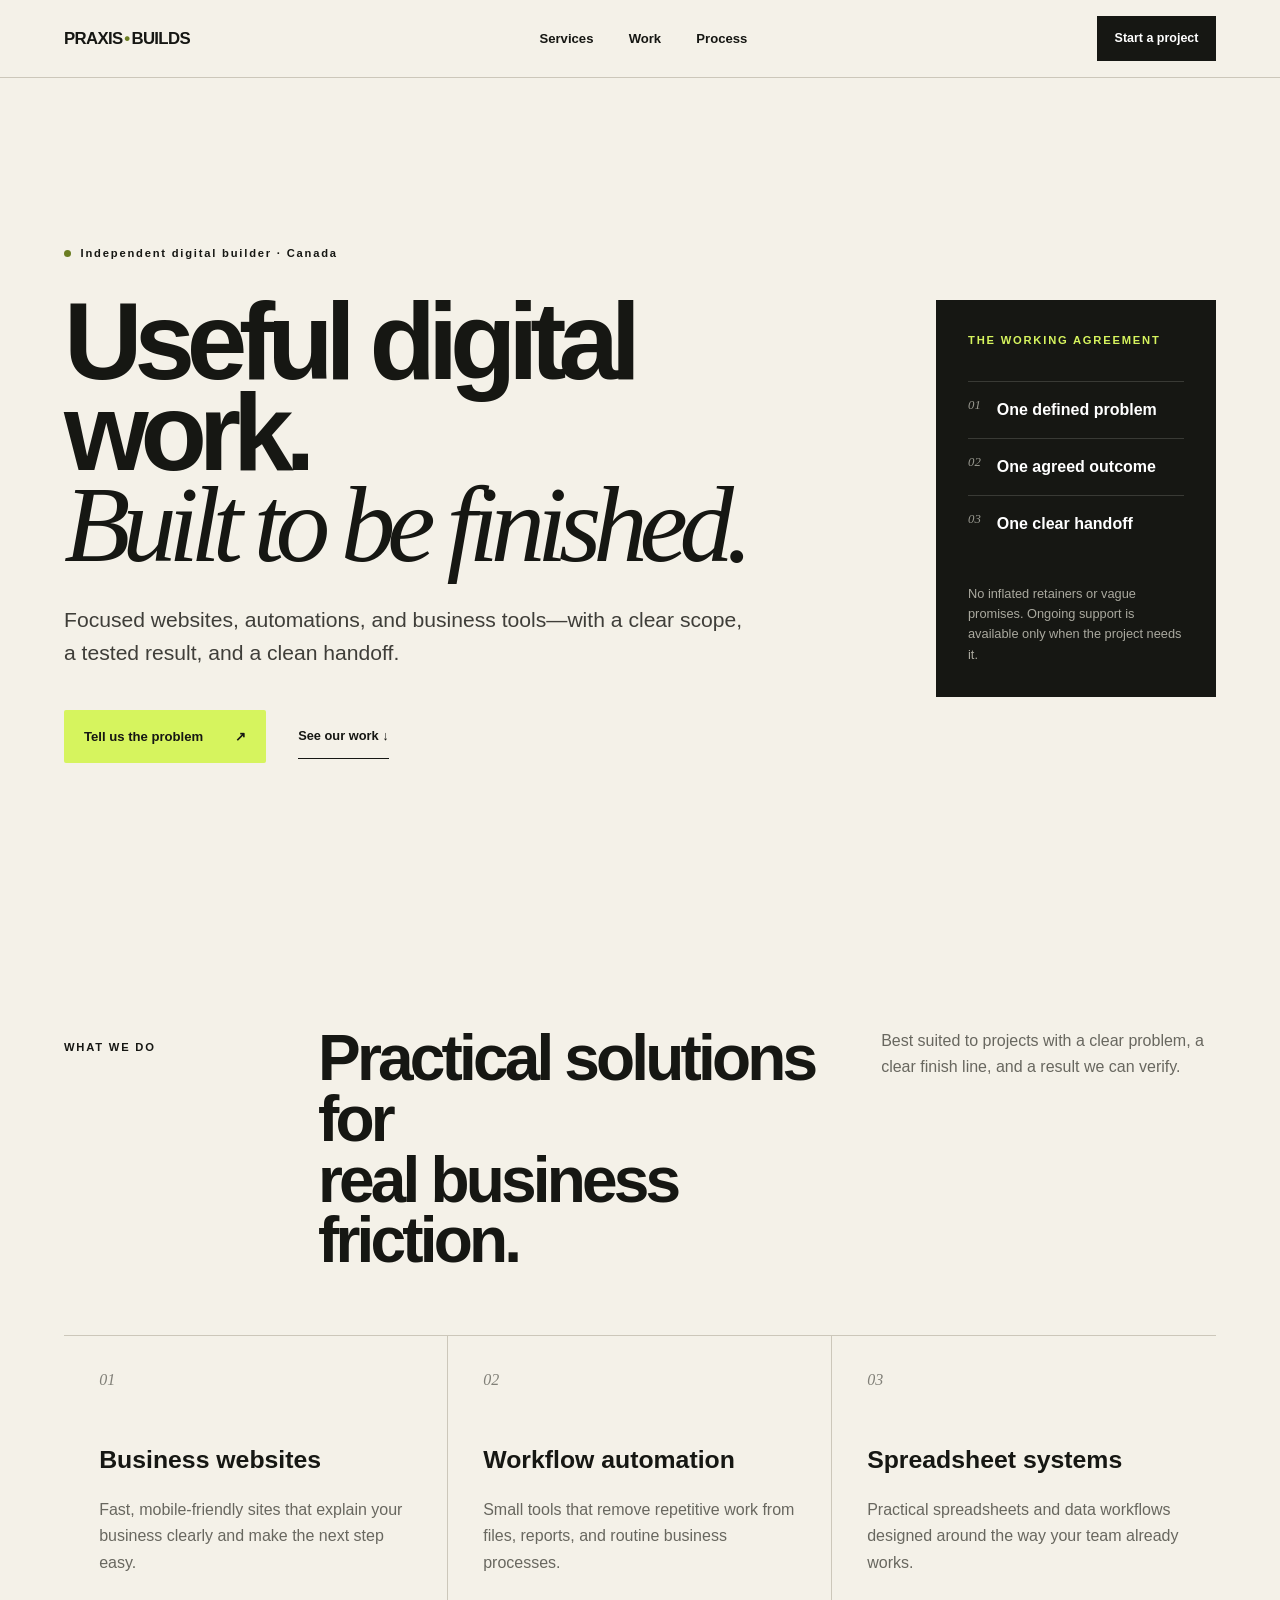
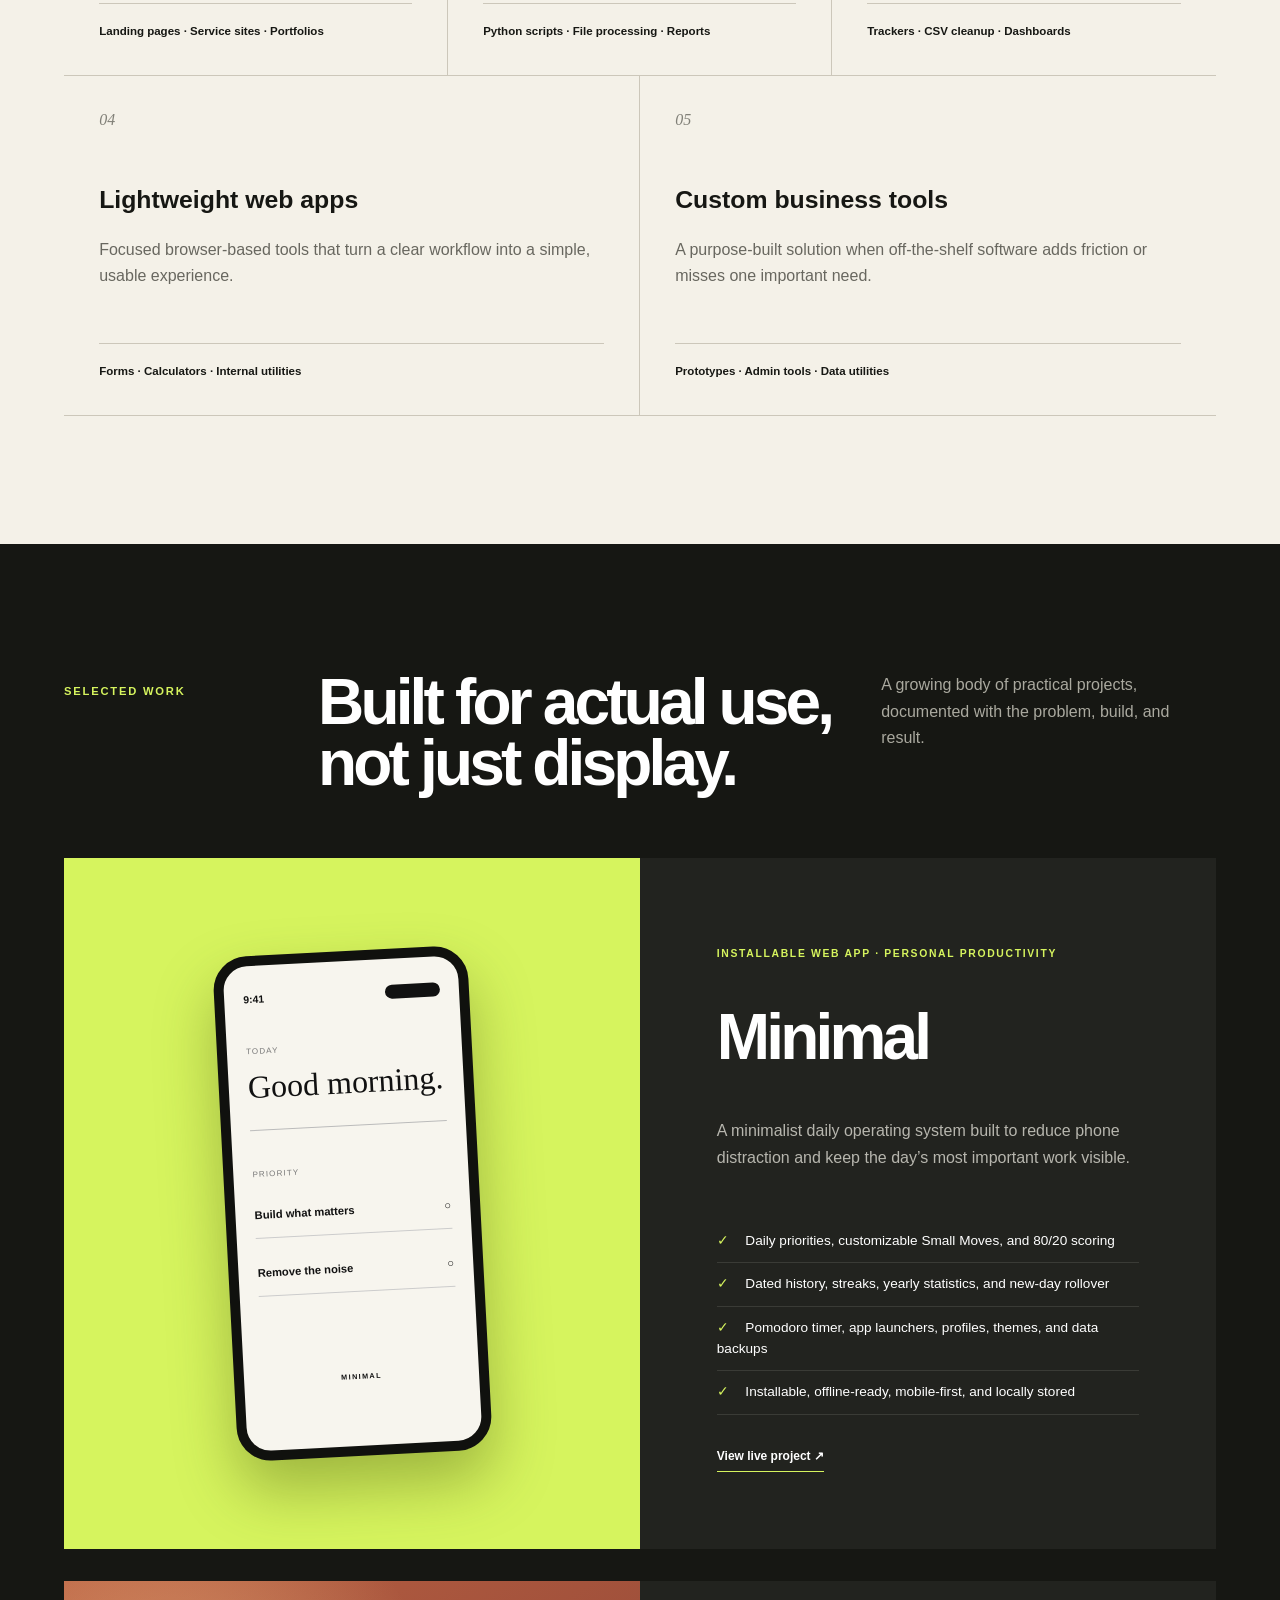
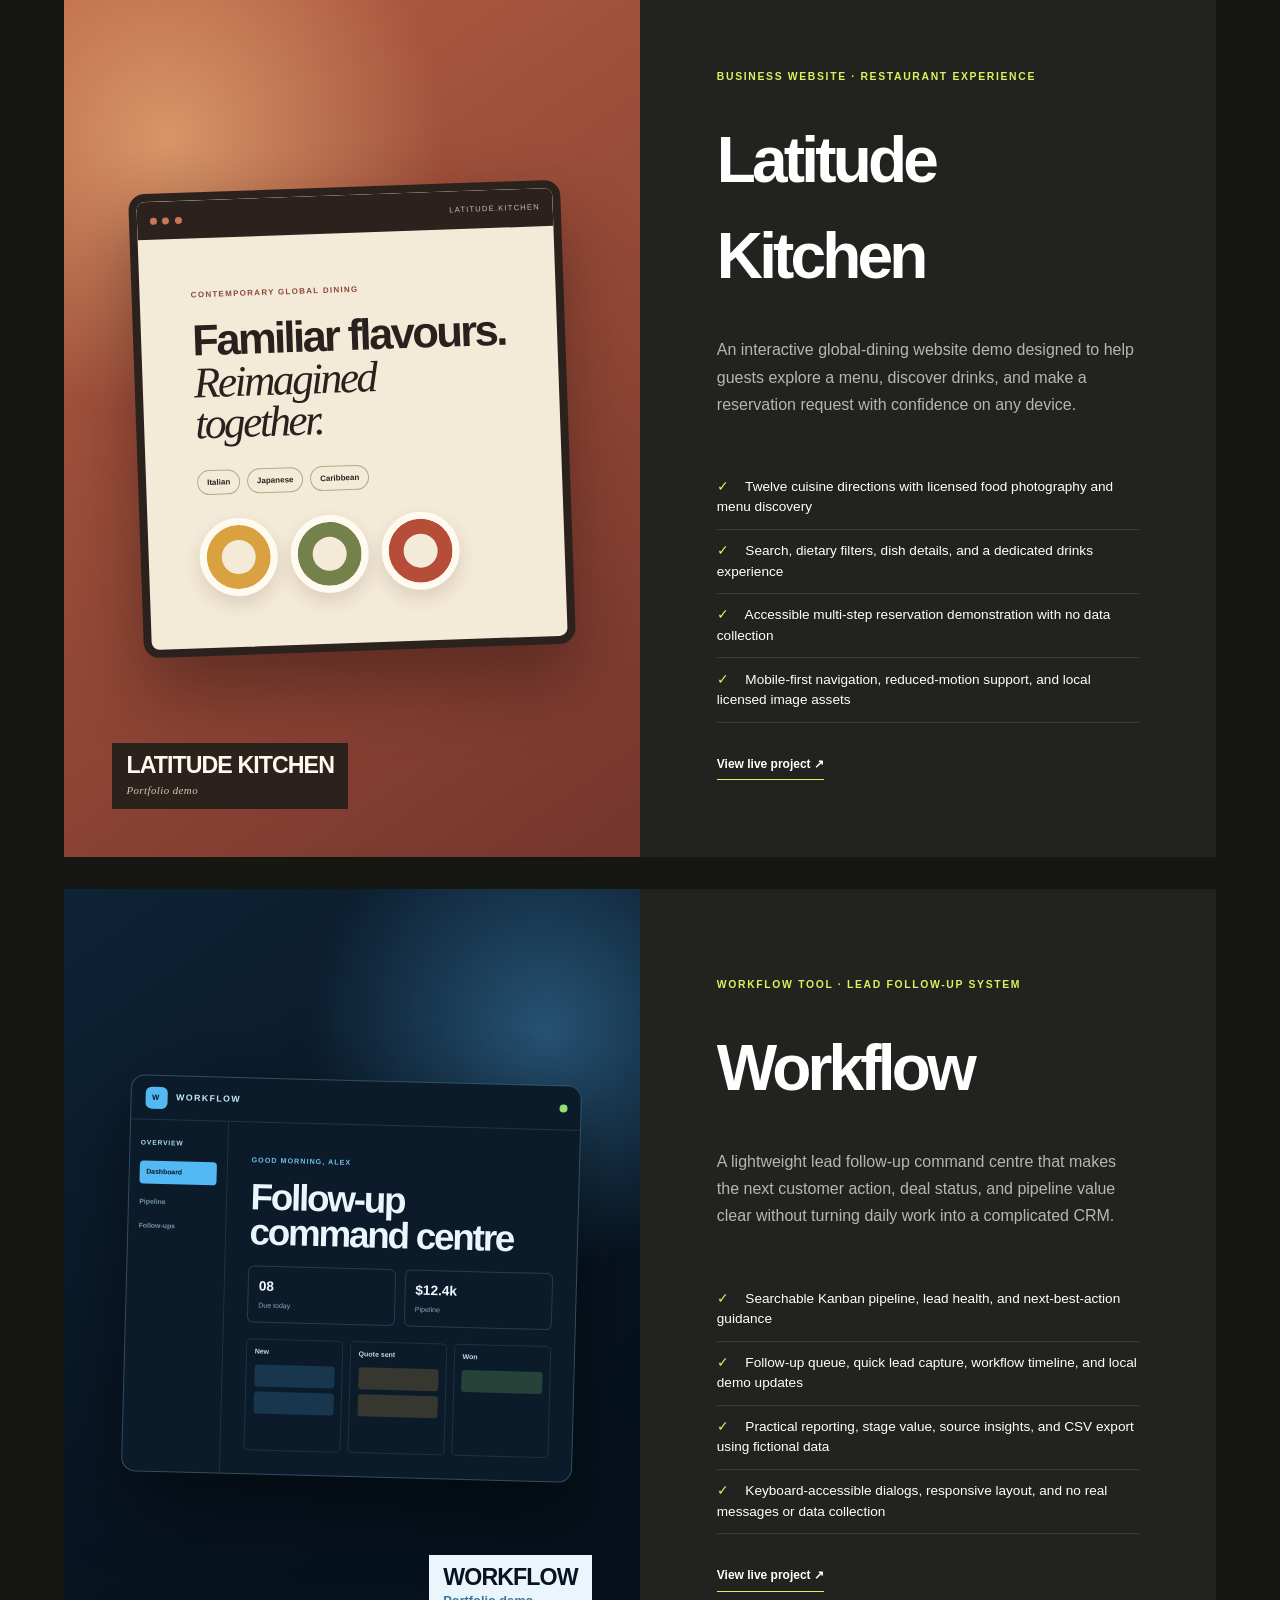
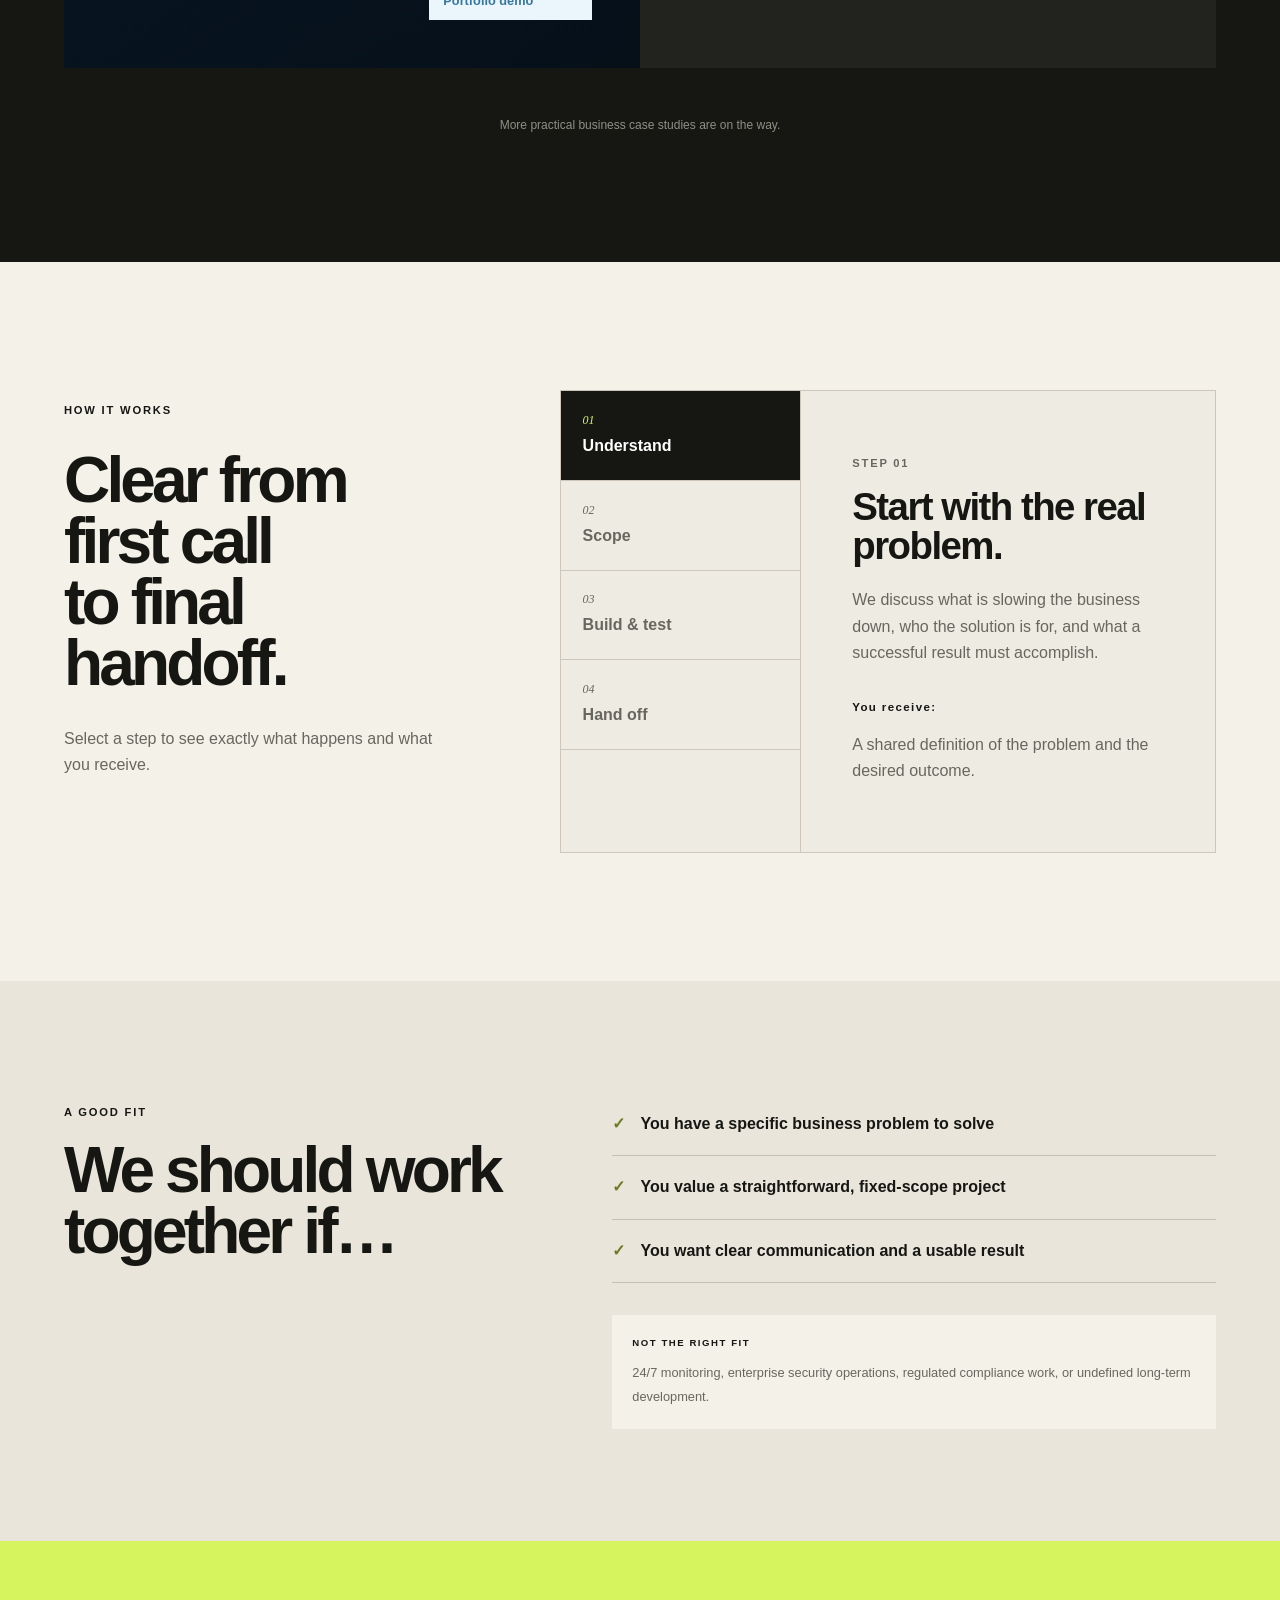
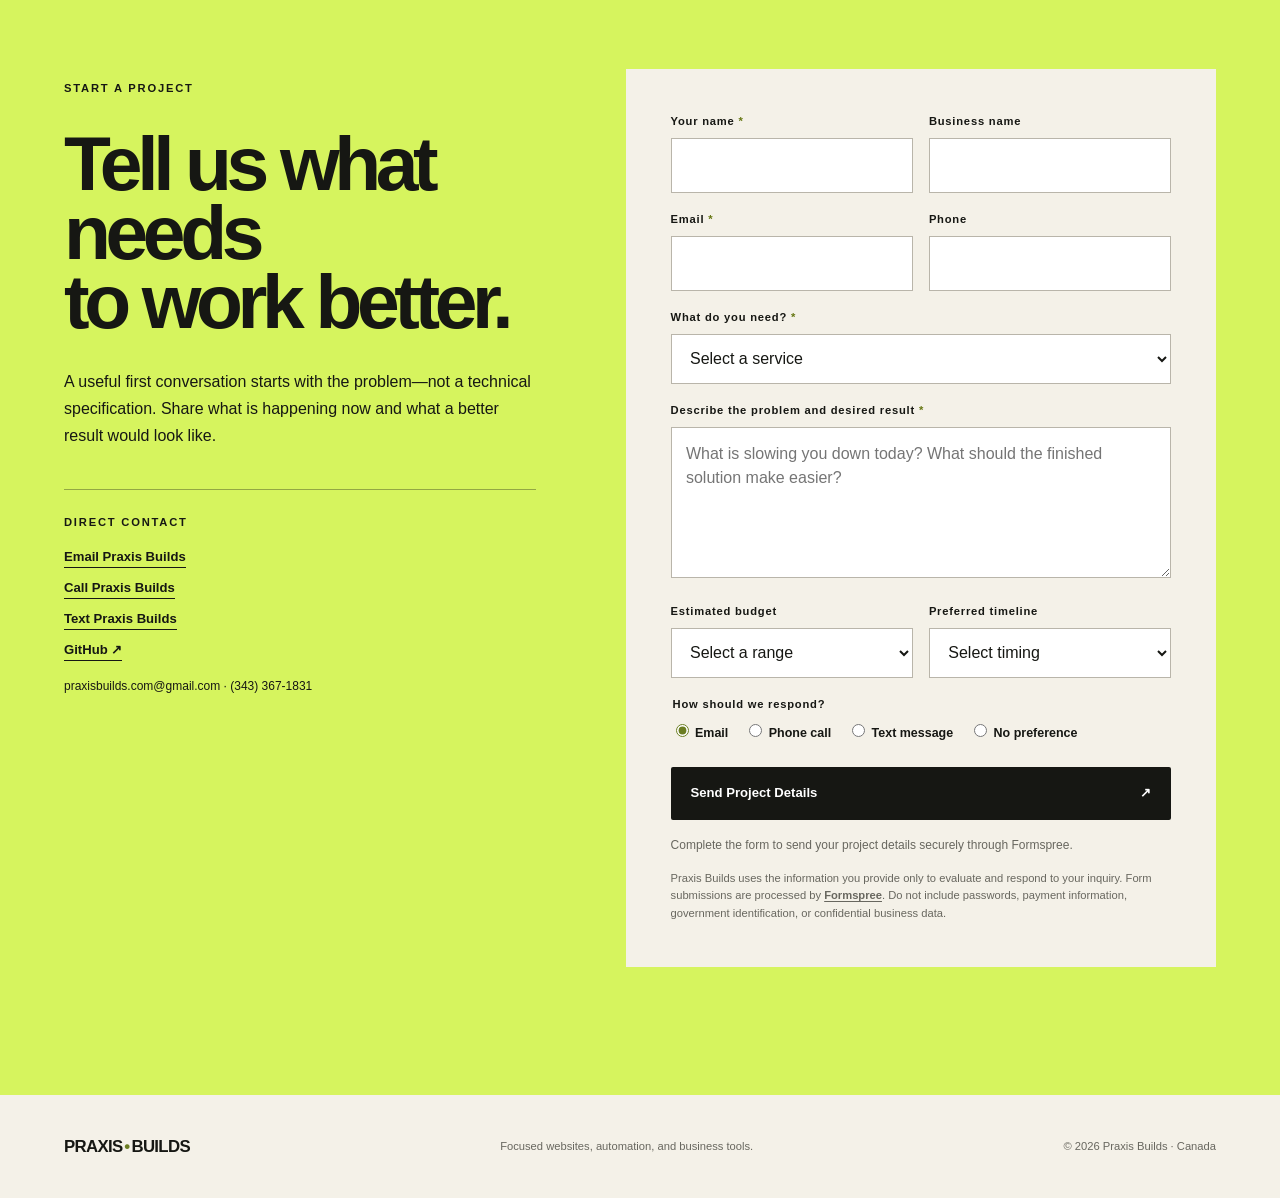
==== index.html @ c091f3f9 "Rename LeadFlow portfolio card to Workflow" ====
<!doctype html>
<html lang="en">
  <head>
    <meta charset="utf-8" />
    <meta name="viewport" content="width=device-width, initial-scale=1" />
    <meta
      name="description"
      content="Praxis Builds creates focused websites, workflow automations, spreadsheet systems, lightweight web apps, and custom business tools for small businesses in Canada."
    />
    <meta name="theme-color" content="#161713" />
    <meta name="referrer" content="strict-origin-when-cross-origin" />
    <title>
      Praxis Builds — Practical digital solutions for small businesses
    </title>
    <script>
      document.documentElement.classList.add("js");
    </script>
    <link rel="stylesheet" href="styles.css?v=workflow-1" />
    <script src="script.js" defer></script>
  </head>
  <body>
    <a class="skip-link" href="#main">Skip to content</a>
    <header class="site-header">
      <a class="brand" href="#top" aria-label="Praxis Builds home"
        >PRAXIS<span>•</span>BUILDS</a
      >
      <button
        class="nav-toggle"
        type="button"
        aria-expanded="false"
        aria-controls="primary-navigation"
      >
        <span class="nav-toggle-label">Menu</span>
        <span class="nav-toggle-icon" aria-hidden="true"></span>
      </button>
      <nav
        class="site-nav"
        id="primary-navigation"
        aria-label="Primary navigation"
      >
        <a href="#services">Services</a>
        <a href="#work">Work</a>
        <a href="#process">Process</a>
        <a class="mobile-nav-cta" href="#contact">Start a project</a>
      </nav>
      <a class="header-cta" href="#contact">Start a project</a>
    </header>

    <main id="main">
      <section class="hero" id="top">
        <div class="hero-copy">
          <p class="eyebrow">
            <span aria-hidden="true"></span> Independent digital builder ·
            Canada
          </p>
          <h1>Useful digital work.<br /><em>Built to be finished.</em></h1>
          <p class="hero-description">
            Focused websites, automations, and business tools—with a clear
            scope, a tested result, and a clean handoff.
          </p>
          <div class="hero-actions">
            <a class="button primary" href="#contact"
              >Tell us the problem <span aria-hidden="true">↗</span></a
            >
            <a class="text-link" href="#work">See our work ↓</a>
          </div>
        </div>
        <aside class="scope-card" aria-labelledby="agreement-title">
          <p class="card-label" id="agreement-title">THE WORKING AGREEMENT</p>
          <div class="scope-line">
            <span>01</span>
            <p>One defined problem</p>
          </div>
          <div class="scope-line">
            <span>02</span>
            <p>One agreed outcome</p>
          </div>
          <div class="scope-line">
            <span>03</span>
            <p>One clear handoff</p>
          </div>
          <p class="scope-note">
            No inflated retainers or vague promises. Ongoing support is
            available only when the project needs it.
          </p>
        </aside>
      </section>

      <section class="section" id="services" aria-labelledby="services-title">
        <div class="section-heading">
          <p class="kicker">WHAT WE DO</p>
          <h2 id="services-title">
            Practical solutions for<br />real business friction.
          </h2>
          <p>
            Best suited to projects with a clear problem, a clear finish line,
            and a result we can verify.
          </p>
        </div>
        <div class="services-grid">
          <article class="service-card service-card-third">
            <span>01</span>
            <h3>Business websites</h3>
            <p>
              Fast, mobile-friendly sites that explain your business clearly and
              make the next step easy.
            </p>
            <div>Landing pages · Service sites · Portfolios</div>
          </article>
          <article
            class="service-card service-card-third service-card-tablet-row-end"
          >
            <span>02</span>
            <h3>Workflow automation</h3>
            <p>
              Small tools that remove repetitive work from files, reports, and
              routine business processes.
            </p>
            <div>Python scripts · File processing · Reports</div>
          </article>
          <article class="service-card service-card-third service-card-row-end">
            <span>03</span>
            <h3>Spreadsheet systems</h3>
            <p>
              Practical spreadsheets and data workflows designed around the way
              your team already works.
            </p>
            <div>Trackers · CSV cleanup · Dashboards</div>
          </article>
          <article
            class="service-card service-card-half service-card-tablet-row-end"
          >
            <span>04</span>
            <h3>Lightweight web apps</h3>
            <p>
              Focused browser-based tools that turn a clear workflow into a
              simple, usable experience.
            </p>
            <div>Forms · Calculators · Internal utilities</div>
          </article>
          <article class="service-card service-card-half service-card-row-end">
            <span>05</span>
            <h3>Custom business tools</h3>
            <p>
              A purpose-built solution when off-the-shelf software adds friction
              or misses one important need.
            </p>
            <div>Prototypes · Admin tools · Data utilities</div>
          </article>
        </div>
      </section>

      <section class="work-section" id="work" aria-labelledby="work-title">
        <div class="section-heading light">
          <p class="kicker">SELECTED WORK</p>
          <h2 id="work-title">Built for actual use,<br />not just display.</h2>
          <p>
            A growing body of practical projects, documented with the problem,
            build, and result.
          </p>
        </div>
        <article class="project-card">
          <div
            class="project-visual"
            aria-label="Minimal app interface preview"
          >
            <div class="phone" aria-hidden="true">
              <div class="phone-top"><span>9:41</span><i></i></div>
              <small>TODAY</small>
              <h3>Good morning.</h3>
              <hr />
              <small>PRIORITY</small>
              <p>Build what matters <span>○</span></p>
              <p>Remove the noise <span>○</span></p>
              <b>MINIMAL</b>
            </div>
          </div>
          <div class="project-copy">
            <p class="project-type">
              INSTALLABLE WEB APP · PERSONAL PRODUCTIVITY
            </p>
            <h3>Minimal</h3>
            <p>
              A minimalist daily operating system built to reduce phone
              distraction and keep the day’s most important work visible.
            </p>
            <ul>
              <li>
                Daily priorities, customizable Small Moves, and 80/20 scoring
              </li>
              <li>
                Dated history, streaks, yearly statistics, and new-day rollover
              </li>
              <li>
                Pomodoro timer, app launchers, profiles, themes, and data
                backups
              </li>
              <li>
                Installable, offline-ready, mobile-first, and locally stored
              </li>
            </ul>
            <div class="project-links">
              <a
                href="https://praxis-builds.github.io/minimalphone.py/"
                target="_blank"
                rel="noopener noreferrer"
                >View live project ↗</a
              >
            </div>
          </div>
        </article>
        <article class="project-card latitude-project-card">
          <div
            class="project-visual latitude-visual"
            aria-label="Latitude Kitchen restaurant website preview"
          >
            <div class="latitude-browser" aria-hidden="true">
              <div class="latitude-browser-bar">
                <i></i><i></i><i></i><span>LATITUDE.KITCHEN</span>
              </div>
              <div class="latitude-browser-body">
                <small>CONTEMPORARY GLOBAL DINING</small>
                <b>Familiar flavours.<br /><em>Reimagined together.</em></b>
                <div class="latitude-cuisines">
                  <span>Italian</span><span>Japanese</span><span>Caribbean</span>
                </div>
                <div class="latitude-plates">
                  <i></i><i></i><i></i>
                </div>
              </div>
            </div>
            <span class="latitude-visual-label">LATITUDE KITCHEN<br /><em>Portfolio demo</em></span>
          </div>
          <div class="project-copy">
            <p class="project-type">
              BUSINESS WEBSITE · RESTAURANT EXPERIENCE
            </p>
            <h3>Latitude Kitchen</h3>
            <p>
              An interactive global-dining website demo designed to help guests
              explore a menu, discover drinks, and make a reservation request
              with confidence on any device.
            </p>
            <ul>
              <li>
                Twelve cuisine directions with licensed food photography and
                menu discovery
              </li>
              <li>
                Search, dietary filters, dish details, and a dedicated drinks
                experience
              </li>
              <li>
                Accessible multi-step reservation demonstration with no data
                collection
              </li>
              <li>
                Mobile-first navigation, reduced-motion support, and local
                licensed image assets
              </li>
            </ul>
            <div class="project-links">
              <a
                href="https://praxis-builds.github.io/latitude-kitchen-demo/"
                target="_blank"
                rel="noopener noreferrer"
                >View live project ↗</a
              >
            </div>
          </div>
        </article>
        <article class="project-card leadflow-project-card">
          <div
            class="project-visual leadflow-visual"
            aria-label="Workflow lead follow-up dashboard preview"
          >
            <div class="leadflow-window" aria-hidden="true">
              <div class="leadflow-topbar">
                <span class="leadflow-mark">W</span>
                <span>WORKFLOW</span>
                <i></i>
              </div>
              <div class="leadflow-dashboard">
                <aside>
                  <b>OVERVIEW</b>
                  <span class="is-active">Dashboard</span>
                  <span>Pipeline</span>
                  <span>Follow-ups</span>
                </aside>
                <div class="leadflow-content">
                  <small>GOOD MORNING, ALEX</small>
                  <strong>Follow-up<br />command centre</strong>
                  <div class="leadflow-metrics">
                    <i><em>08</em>Due today</i>
                    <i><em>$12.4k</em>Pipeline</i>
                  </div>
                  <div class="leadflow-columns">
                    <span><b>New</b><i></i><i></i></span>
                    <span><b>Quote sent</b><i></i><i></i></span>
                    <span><b>Won</b><i></i></span>
                  </div>
                </div>
              </div>
            </div>
            <span class="leadflow-visual-label">WORKFLOW<br /><em>Portfolio demo</em></span>
          </div>
          <div class="project-copy">
            <p class="project-type">
              WORKFLOW TOOL · LEAD FOLLOW-UP SYSTEM
            </p>
            <h3>Workflow</h3>
            <p>
              A lightweight lead follow-up command centre that makes the next
              customer action, deal status, and pipeline value clear without
              turning daily work into a complicated CRM.
            </p>
            <ul>
              <li>
                Searchable Kanban pipeline, lead health, and next-best-action
                guidance
              </li>
              <li>
                Follow-up queue, quick lead capture, workflow timeline, and
                local demo updates
              </li>
              <li>
                Practical reporting, stage value, source insights, and CSV
                export using fictional data
              </li>
              <li>
                Keyboard-accessible dialogs, responsive layout, and no real
                messages or data collection
              </li>
            </ul>
            <div class="project-links">
              <a
                href="https://praxis-builds.github.io/leadflow-demo/"
                target="_blank"
                rel="noopener noreferrer"
                >View live project ↗</a
              >
            </div>
          </div>
        </article>
        <p class="more-work">
          More practical business case studies are on the way.
        </p>
      </section>

      <section
        class="section process-section"
        id="process"
        aria-labelledby="process-title"
      >
        <div class="process-intro">
          <p class="kicker">HOW IT WORKS</p>
          <h2 id="process-title">
            Clear from first call<br />to final handoff.
          </h2>
          <p>Select a step to see exactly what happens and what you receive.</p>
        </div>
        <div class="process" data-process>
          <div class="process-tabs" role="tablist" aria-label="Project process">
            <button
              type="button"
              role="tab"
              aria-selected="true"
              aria-controls="panel-understand"
              id="tab-understand"
              tabindex="0"
            >
              <span>01</span>Understand
            </button>
            <button
              type="button"
              role="tab"
              aria-selected="false"
              aria-controls="panel-scope"
              id="tab-scope"
              tabindex="-1"
            >
              <span>02</span>Scope
            </button>
            <button
              type="button"
              role="tab"
              aria-selected="false"
              aria-controls="panel-build"
              id="tab-build"
              tabindex="-1"
            >
              <span>03</span>Build & test
            </button>
            <button
              type="button"
              role="tab"
              aria-selected="false"
              aria-controls="panel-handoff"
              id="tab-handoff"
              tabindex="-1"
            >
              <span>04</span>Hand off
            </button>
          </div>
          <div
            class="process-panel"
            role="tabpanel"
            id="panel-understand"
            aria-labelledby="tab-understand"
          >
            <p class="panel-label">STEP 01</p>
            <h3>Start with the real problem.</h3>
            <p>
              We discuss what is slowing the business down, who the solution is
              for, and what a successful result must accomplish.
            </p>
            <strong>You receive:</strong>
            <p>A shared definition of the problem and the desired outcome.</p>
          </div>
          <div
            class="process-panel"
            role="tabpanel"
            id="panel-scope"
            aria-labelledby="tab-scope"
          >
            <p class="panel-label">STEP 02</p>
            <h3>Agree on a finish line.</h3>
            <p>
              We turn the outcome into a fixed set of features, milestones,
              responsibilities, timeline, and price before work begins.
            </p>
            <strong>You receive:</strong>
            <p>A written project scope with no surprise deliverables.</p>
          </div>
          <div
            class="process-panel"
            role="tabpanel"
            id="panel-build"
            aria-labelledby="tab-build"
          >
            <p class="panel-label">STEP 03</p>
            <h3>Build, review, and verify.</h3>
            <p>
              You see a working version, give focused feedback, and the finished
              solution is checked against the agreed requirements.
            </p>
            <strong>You receive:</strong>
            <p>
              A tested solution with an approval checkpoint before delivery.
            </p>
          </div>
          <div
            class="process-panel"
            role="tabpanel"
            id="panel-handoff"
            aria-labelledby="tab-handoff"
          >
            <p class="panel-label">STEP 04</p>
            <h3>Leave with something usable.</h3>
            <p>
              We deliver the final project, explain how to use it, and close out
              with the support window agreed in the scope.
            </p>
            <strong>You receive:</strong>
            <p>The completed files, access, and practical handoff notes.</p>
          </div>
        </div>
      </section>

      <section class="fit-section" aria-labelledby="fit-title">
        <div>
          <p class="kicker">A GOOD FIT</p>
          <h2 id="fit-title">We should work together if…</h2>
        </div>
        <div>
          <ul>
            <li><span>✓</span>You have a specific business problem to solve</li>
            <li>
              <span>✓</span>You value a straightforward, fixed-scope project
            </li>
            <li>
              <span>✓</span>You want clear communication and a usable result
            </li>
          </ul>
          <div class="not-fit">
            <p>NOT THE RIGHT FIT</p>
            <span
              >24/7 monitoring, enterprise security operations, regulated
              compliance work, or undefined long-term development.</span
            >
          </div>
        </div>
      </section>

      <section
        class="contact-section"
        id="contact"
        aria-labelledby="contact-title"
      >
        <div class="contact-intro">
          <p class="kicker">START A PROJECT</p>
          <h2 id="contact-title">Tell us what needs<br />to work better.</h2>
          <p class="contact-description">
            A useful first conversation starts with the problem—not a technical
            specification. Share what is happening now and what a better result
            would look like.
          </p>
          <div class="direct-contact" aria-labelledby="direct-contact-title">
            <p class="card-label" id="direct-contact-title">DIRECT CONTACT</p>
            <a href="mailto:praxisbuilds.com@gmail.com">Email Praxis Builds</a>
            <a href="tel:+13433671831">Call Praxis Builds</a>
            <a href="sms:+13433671831">Text Praxis Builds</a>
            <a
              class="github-fallback"
              href="https://github.com/praxis-builds"
              target="_blank"
              rel="noopener noreferrer"
              >GitHub ↗</a
            >
            <p class="contact-details">
              praxisbuilds.com@gmail.com · (343) 367-1831
            </p>
          </div>
        </div>
        <form
          class="inquiry-form"
          id="inquiry-form"
          action="https://formspree.io/f/mjyvykya"
          method="POST"
        >
          <input
            type="hidden"
            name="_subject"
            value="Praxis Builds Project Inquiry"
          />
          <div class="honeypot-field">
            <label for="website">Leave this field blank</label>
            <input
              id="website"
              name="_gotcha"
              type="text"
              tabindex="-1"
              autocomplete="off"
            />
          </div>
          <div class="field-row">
            <div class="field">
              <label for="name">Your name <span>*</span></label
              ><input id="name" name="name" autocomplete="name" required />
            </div>
            <div class="field">
              <label for="business">Business name</label
              ><input
                id="business"
                name="business"
                autocomplete="organization"
              />
            </div>
          </div>
          <div class="field-row">
            <div class="field">
              <label for="email">Email <span>*</span></label
              ><input
                id="email"
                name="email"
                type="email"
                autocomplete="email"
                required
              />
            </div>
            <div class="field">
              <label for="phone">Phone</label
              ><input id="phone" name="phone" type="tel" autocomplete="tel" />
            </div>
          </div>
          <div class="field">
            <label for="project-type">What do you need? <span>*</span></label
            ><select id="project-type" name="project-type" required>
              <option value="">Select a service</option>
              <option>Business website</option>
              <option>Workflow automation</option>
              <option>Spreadsheet system</option>
              <option>Lightweight web app</option>
              <option>Custom business tool</option>
              <option>Not sure yet</option>
            </select>
          </div>
          <div class="field">
            <label for="problem"
              >Describe the problem and desired result <span>*</span></label
            ><textarea
              id="problem"
              name="problem"
              rows="5"
              required
              minlength="20"
              placeholder="What is slowing you down today? What should the finished solution make easier?"
            ></textarea>
          </div>
          <div class="field-row">
            <div class="field">
              <label for="budget">Estimated budget</label
              ><select id="budget" name="budget">
                <option value="">Select a range</option>
                <option>Under $500 CAD</option>
                <option>$500–$1,000 CAD</option>
                <option>$1,000–$2,500 CAD</option>
                <option>$2,500+ CAD</option>
                <option>Not sure yet</option>
              </select>
            </div>
            <div class="field">
              <label for="timeline">Preferred timeline</label
              ><select id="timeline" name="timeline">
                <option value="">Select timing</option>
                <option>As soon as possible</option>
                <option>Within 2–4 weeks</option>
                <option>Within 1–2 months</option>
                <option>Flexible</option>
              </select>
            </div>
          </div>
          <fieldset>
            <legend>How should we respond?</legend>
            <div class="choice-row">
              <label
                ><input
                  type="radio"
                  name="contact-preference"
                  value="Email"
                  checked
                />
                Email</label
              ><label
                ><input
                  type="radio"
                  name="contact-preference"
                  value="Phone call"
                />
                Phone call</label
              ><label
                ><input
                  type="radio"
                  name="contact-preference"
                  value="Text message"
                />
                Text message</label
              ><label
                ><input
                  type="radio"
                  name="contact-preference"
                  value="No preference"
                />
                No preference</label
              >
            </div>
          </fieldset>
          <button class="button submit-button" type="submit">
            <span class="submit-button-label">Send Project Details</span>
            <span aria-hidden="true">↗</span>
          </button>
          <p
            class="form-status"
            id="form-status"
            role="status"
            aria-live="polite"
            aria-atomic="true"
            tabindex="-1"
          >
            Complete the form to send your project details securely through
            Formspree.
          </p>
          <p class="privacy-notice">
            Praxis Builds uses the information you provide only to evaluate and
            respond to your inquiry. Form submissions are processed by
            <a
              href="https://formspree.io/legal/privacy-policy/"
              target="_blank"
              rel="noopener noreferrer"
              >Formspree</a
            >. Do not include passwords, payment information, government
            identification, or confidential business data.
          </p>
        </form>
      </section>
    </main>

    <footer>
      <a class="brand" href="#top">PRAXIS<span>•</span>BUILDS</a>
      <p>Focused websites, automation, and business tools.</p>
      <p>© <span id="copyright-year">2026</span> Praxis Builds · Canada</p>
    </footer>
  </body>
</html>
---- styles.css ----
:root {
  --ink: #161713;
  --ink-2: #22231f;
  --paper: #f4f1e8;
  --paper-2: #e9e5da;
  --accent: #d6f45e;
  --accent-dark: #6b7d22;
  --line: #ccc7ba;
  --muted: #68675f;
  --white: #fff;
  --radius: 2px;
}
* {
  box-sizing: border-box;
}
html {
  scroll-behavior: smooth;
  scroll-padding-top: 78px;
}
body {
  margin: 0;
  background: var(--paper);
  color: var(--ink);
  font-family: Arial, Helvetica, sans-serif;
  line-height: 1.5;
}
a {
  color: inherit;
  text-decoration: none;
}
button,
input,
select,
textarea {
  font: inherit;
}
.skip-link {
  position: fixed;
  left: 1rem;
  top: -5rem;
  z-index: 99;
  background: var(--accent);
  padding: 0.8rem 1rem;
  font-weight: 800;
}
.skip-link:focus {
  top: 1rem;
}
:focus-visible {
  outline: 3px solid #718521;
  outline-offset: 4px;
}
.site-header {
  min-height: 78px;
  padding: 0 5vw;
  display: flex;
  align-items: center;
  justify-content: space-between;
  gap: 2rem;
  border-bottom: 1px solid var(--line);
  position: sticky;
  top: 0;
  z-index: 20;
  background: rgba(244, 241, 232, 0.94);
  backdrop-filter: blur(12px);
}
.brand {
  font-weight: 900;
  letter-spacing: -0.04em;
  font-size: 1.05rem;
  white-space: nowrap;
}
.brand span {
  color: var(--accent-dark);
  margin: 0 0.12rem;
}
.site-nav {
  display: flex;
  gap: 2.2rem;
  font-size: 0.82rem;
  font-weight: 800;
}
.site-nav a:hover,
.text-link:hover,
.github-fallback:hover {
  opacity: 0.55;
}
.nav-toggle,
.mobile-nav-cta {
  display: none;
}
.header-cta {
  background: var(--ink);
  color: var(--white);
  padding: 0.8rem 1.1rem;
  font-size: 0.78rem;
  font-weight: 800;
}
.hero {
  min-height: calc(100vh - 78px);
  padding: clamp(5rem, 9vw, 9rem) 5vw 6rem;
  display: grid;
  grid-template-columns: minmax(0, 1.65fr) minmax(280px, 0.6fr);
  gap: 8vw;
  align-items: center;
}
.eyebrow,
.kicker,
.card-label,
.panel-label {
  font-size: 0.7rem;
  font-weight: 900;
  letter-spacing: 0.16em;
}
.eyebrow {
  display: flex;
  align-items: center;
  gap: 0.6rem;
}
.eyebrow span {
  width: 7px;
  height: 7px;
  background: var(--accent-dark);
  border-radius: 50%;
}
h1 {
  font-size: clamp(3.5rem, 8.5vw, 8.3rem);
  line-height: 0.84;
  letter-spacing: -0.075em;
  margin: 2.1rem 0;
  font-weight: 800;
}
h1 em {
  font-family: Georgia, serif;
  font-weight: 400;
}
.hero-description {
  max-width: 680px;
  font-size: clamp(1.05rem, 1.65vw, 1.45rem);
  line-height: 1.55;
  color: #3f3e39;
}
.hero-actions {
  display: flex;
  gap: 2rem;
  align-items: center;
  margin-top: 2.5rem;
}
.button {
  border: 0;
  border-radius: var(--radius);
  padding: 1.05rem 1.25rem;
  font-size: 0.82rem;
  font-weight: 900;
  display: inline-flex;
  gap: 2rem;
  align-items: center;
  justify-content: space-between;
  cursor: pointer;
}
.primary {
  background: var(--accent);
}
.primary:hover,
.submit-button:hover {
  filter: brightness(0.94);
}
.text-link {
  font-size: 0.8rem;
  font-weight: 800;
  border-bottom: 1px solid;
  padding: 0.75rem 0;
}
.scope-card {
  background: var(--ink);
  color: var(--white);
  padding: 2rem;
}
.card-label {
  color: var(--accent);
  margin: 0 0 2rem;
}
.scope-line {
  display: flex;
  gap: 1rem;
  border-top: 1px solid #393a35;
  padding: 1rem 0;
}
.scope-line span {
  font: italic 0.8rem Georgia;
  color: #98988f;
}
.scope-line p {
  margin: 0;
  font-size: 1rem;
  font-weight: 700;
}
.scope-note {
  color: #aaa99f;
  font-size: 0.8rem;
  line-height: 1.6;
  margin: 2rem 0 0;
}
.section {
  padding: 8rem 5vw;
}
.section-heading {
  display: grid;
  grid-template-columns: 0.4fr 1fr 0.65fr;
  gap: 3rem;
  align-items: start;
  margin-bottom: 4rem;
}
.section-heading h2,
.fit-section h2,
.process-intro h2 {
  font-size: clamp(2.6rem, 5vw, 5rem);
  line-height: 0.95;
  letter-spacing: -0.06em;
  margin: 0;
}
.section-heading > p:last-child,
.process-intro > p:last-child {
  color: var(--muted);
  line-height: 1.65;
  max-width: 420px;
  margin: 0;
}
.services-grid {
  display: grid;
  grid-template-columns: repeat(6, 1fr);
  border-top: 1px solid var(--line);
}
.service-card {
  padding: 2.2rem;
  min-height: 340px;
  border-right: 1px solid var(--line);
  border-bottom: 1px solid var(--line);
  display: flex;
  flex-direction: column;
}
.service-card-third {
  grid-column: span 2;
}
.service-card-half {
  grid-column: span 3;
}
.service-card-row-end {
  border-right: 0;
}
.service-card > span {
  font: italic 1rem Georgia;
  color: #818078;
}
.service-card h3 {
  font-size: 1.55rem;
  margin: 3.2rem 0 1.2rem;
}
.service-card > p {
  color: var(--muted);
  line-height: 1.65;
  margin: 0;
}
.service-card > div {
  margin-top: auto;
  padding-top: 1.2rem;
  border-top: 1px solid var(--line);
  font-size: 0.72rem;
  font-weight: 800;
}
.work-section {
  background: var(--ink);
  color: var(--white);
  padding: 8rem 5vw;
}
.light .kicker,
.panel-label {
  color: var(--accent);
}
.light > p:last-child {
  color: #aaa99f;
}
.project-card {
  display: grid;
  grid-template-columns: 1fr 1fr;
  background: var(--ink-2);
  margin-top: 3rem;
}
.project-visual {
  min-height: 580px;
  background: var(--accent);
  display: grid;
  place-items: center;
  overflow: hidden;
}
.phone {
  width: 255px;
  height: 505px;
  background: #f7f5ee;
  border: 10px solid #10110e;
  border-radius: 34px;
  color: #111;
  padding: 1.6rem 1.2rem;
  box-shadow: 0 30px 60px rgba(75, 91, 17, 0.4);
  transform: rotate(-3deg);
}
.phone-top {
  display: flex;
  justify-content: space-between;
  font-size: 0.65rem;
  font-weight: bold;
}
.phone-top i {
  display: block;
  width: 55px;
  height: 14px;
  background: #111;
  border-radius: 10px;
}
.phone small {
  display: block;
  font-size: 0.5rem;
  letter-spacing: 0.14em;
  margin: 2.4rem 0 0.7rem;
  color: #777;
}
.phone h3 {
  font: 2rem Georgia;
  margin: 0;
}
.phone hr {
  border: 0;
  border-top: 1px solid #bbb;
  margin: 1.5rem 0;
}
.phone p {
  font-size: 0.7rem;
  font-weight: bold;
  padding: 0.9rem 0;
  border-bottom: 1px solid #ccc;
  display: flex;
  justify-content: space-between;
}
.phone b {
  display: block;
  font-size: 0.45rem;
  letter-spacing: 0.2em;
  text-align: center;
  margin-top: 5rem;
}
.project-copy {
  padding: clamp(2.5rem, 6vw, 6rem);
  display: flex;
  flex-direction: column;
  justify-content: center;
}
.project-type {
  color: var(--accent) !important;
  font-size: 0.65rem;
  letter-spacing: 0.16em;
  font-weight: 900;
}
.project-copy h3 {
  font-size: clamp(2.8rem, 5vw, 5rem);
  letter-spacing: -0.06em;
  margin: 1rem 0;
}
.project-copy > p {
  color: #b7b6ae;
  line-height: 1.7;
}
.project-copy ul {
  list-style: none;
  padding: 0;
  margin: 2rem 0;
}
.project-copy li {
  padding: 0.7rem 0;
  border-bottom: 1px solid #3a3b36;
  font-size: 0.85rem;
}
.project-copy li:before {
  content: "✓";
  color: var(--accent);
  margin-right: 0.8rem;
}
.project-links {
  display: flex;
  gap: 1.5rem;
  flex-wrap: wrap;
}
.project-links a {
  font-size: 0.75rem;
  font-weight: 900;
  border-bottom: 1px solid var(--accent);
  padding-bottom: 0.4rem;
}
.more-work {
  text-align: center;
  color: #8f8f86;
  font-size: 0.75rem;
  margin: 3rem 0 0;
}
.process-section {
  display: grid;
  grid-template-columns: 0.75fr 1.25fr;
  gap: 8vw;
}
.process-intro .kicker {
  margin-bottom: 2rem;
}
.process-intro > p:last-child {
  margin-top: 2rem;
}
.process {
  display: grid;
  grid-template-columns: minmax(170px, 0.58fr) 1fr;
  border: 1px solid var(--line);
  min-height: 430px;
  background: #eeebe2;
}
.process-tabs {
  display: flex;
  flex-direction: column;
  border-right: 1px solid var(--line);
}
.process-tabs button {
  appearance: none;
  border: 0;
  border-bottom: 1px solid var(--line);
  background: transparent;
  text-align: left;
  padding: 1.35rem;
  font-weight: 800;
  cursor: pointer;
  color: var(--muted);
}
.process-tabs button span {
  display: block;
  font: italic 0.75rem Georgia;
  margin-bottom: 0.4rem;
}
.process-tabs button[aria-selected="true"] {
  background: var(--ink);
  color: var(--white);
}
.process-tabs button[aria-selected="true"] span {
  color: var(--accent);
}
.process-panel {
  padding: clamp(2rem, 4vw, 4rem);
  align-self: center;
}
.process-panel h3 {
  font-size: clamp(1.8rem, 3vw, 3rem);
  line-height: 1;
  letter-spacing: -0.04em;
  margin: 1rem 0 1.4rem;
}
.process-panel p {
  color: var(--muted);
  line-height: 1.65;
}
.process-panel strong {
  display: block;
  margin-top: 2rem;
  font-size: 0.72rem;
  letter-spacing: 0.12em;
}
.fit-section {
  padding: 7rem 5vw;
  background: var(--paper-2);
  display: grid;
  grid-template-columns: 0.8fr 1fr;
  gap: 4rem;
}
.fit-section h2 {
  margin-top: 1.2rem;
}
.fit-section ul {
  list-style: none;
  padding: 0;
  margin: 0;
}
.fit-section li {
  padding: 1.2rem 0;
  border-bottom: 1px solid #c2bfb5;
  font-weight: 700;
}
.fit-section li span {
  margin-right: 1rem;
  color: var(--accent-dark);
}
.not-fit {
  background: var(--paper);
  padding: 1.3rem;
  margin-top: 2rem;
}
.not-fit p {
  font-size: 0.6rem;
  letter-spacing: 0.16em;
  font-weight: 900;
  margin: 0 0 0.6rem;
}
.not-fit span {
  font-size: 0.8rem;
  color: var(--muted);
  line-height: 1.5;
}
.contact-section {
  padding: 8rem 5vw;
  background: var(--accent);
  display: grid;
  grid-template-columns: 0.8fr 1fr;
  gap: 7vw;
}
.contact-intro h2 {
  font-size: clamp(3rem, 6vw, 6rem);
  line-height: 0.9;
  letter-spacing: -0.07em;
  margin: 2rem 0;
}
.contact-description {
  font-size: 1rem;
  line-height: 1.7;
  max-width: 560px;
}
.direct-contact {
  margin-top: 2.5rem;
  padding-top: 1.5rem;
  border-top: 1px solid rgba(22, 23, 19, 0.35);
  display: flex;
  flex-direction: column;
  align-items: flex-start;
  gap: 0.65rem;
}
.direct-contact .card-label {
  color: var(--ink);
  margin: 0 0 0.35rem;
}
.direct-contact a {
  font-size: 0.82rem;
  font-weight: 900;
  border-bottom: 1px solid;
}
.direct-contact .contact-details {
  margin: 0.35rem 0 0;
  font-size: 0.75rem;
}
.inquiry-form {
  background: var(--paper);
  padding: clamp(1.5rem, 3.5vw, 3.5rem);
  align-self: start;
}
.field-row {
  display: grid;
  grid-template-columns: 1fr 1fr;
  gap: 1rem;
}
.field {
  margin-bottom: 1.15rem;
}
.field label,
fieldset legend {
  display: block;
  font-size: 0.7rem;
  font-weight: 900;
  letter-spacing: 0.07em;
  margin-bottom: 0.5rem;
}
.field label span {
  color: #667713;
}
.field input,
.field select,
.field textarea {
  width: 100%;
  background: var(--white);
  border: 1px solid #b9b5aa;
  border-radius: 0;
  padding: 0.9rem;
  color: var(--ink);
}
.field textarea {
  resize: vertical;
}
.field [aria-invalid="true"] {
  border: 2px solid #a33627;
}
.field-error {
  color: #8a2d21;
  font-size: 0.72rem;
  margin: 0.35rem 0 0;
}
.inquiry-form fieldset {
  border: 0;
  padding: 0;
  margin: 0 0 1.5rem;
}
.choice-row {
  display: flex;
  gap: 1rem;
  flex-wrap: wrap;
}
.choice-row label {
  font-size: 0.78rem;
  font-weight: 700;
}
.choice-row input {
  accent-color: var(--accent-dark);
}
.submit-button {
  width: 100%;
  background: var(--ink);
  color: var(--white);
}
.form-status {
  font-size: 0.75rem;
  color: var(--muted);
  line-height: 1.5;
  margin: 1rem 0;
}
.form-status.is-ready {
  background: #e3e9c9;
  color: #34400a;
  padding: 0.8rem;
}
.form-status.is-error {
  background: #f2ddd8;
  color: #702419;
  padding: 0.8rem;
}
.form-status.is-sending {
  background: var(--paper-2);
  color: var(--ink);
  padding: 0.8rem;
}
.submit-button:disabled {
  cursor: wait;
  opacity: 0.72;
}
.privacy-notice {
  color: var(--muted);
  font-size: 0.7rem;
  line-height: 1.55;
  margin: 1rem 0 0;
}
.privacy-notice a {
  font-weight: 800;
  text-decoration: underline;
  text-underline-offset: 0.15em;
}
.honeypot-field {
  position: absolute;
  width: 1px;
  height: 1px;
  padding: 0;
  margin: -1px;
  overflow: hidden;
  clip: rect(0, 0, 0, 0);
  white-space: nowrap;
  border: 0;
}
.github-fallback {
  font-size: 0.75rem;
  font-weight: 900;
  border-bottom: 1px solid;
  display: inline-block;
}
.project-card + .project-card {
  margin-top: 2rem;
}
.latitude-visual {
  position: relative;
  display: grid;
  place-items: center;
  padding: clamp(1.5rem, 4vw, 3rem);
  background:
    radial-gradient(circle at 18% 18%, rgba(250, 200, 139, 0.55), transparent 32%),
    linear-gradient(145deg, #b85f42 0%, #73352d 100%);
}
.latitude-browser {
  width: min(90%, 520px);
  min-height: 390px;
  overflow: hidden;
  border: 8px solid #2b211d;
  border-radius: 16px;
  background: #f4ead8;
  box-shadow: 0 34px 70px rgba(35, 15, 12, 0.42);
  transform: rotate(-2deg);
}
.latitude-browser-bar {
  min-height: 38px;
  padding: 0 0.8rem;
  display: flex;
  align-items: center;
  gap: 0.35rem;
  background: #2b211d;
}
.latitude-browser-bar i {
  width: 7px;
  height: 7px;
  border-radius: 50%;
  background: #ca7757;
}
.latitude-browser-bar span {
  margin-left: auto;
  color: #cbbda9;
  font-size: 0.48rem;
  letter-spacing: 0.15em;
}
.latitude-browser-body {
  min-height: 352px;
  padding: clamp(2rem, 4vw, 3.2rem);
  color: #28211d;
}
.latitude-browser-body small {
  display: block;
  color: #8a4938;
  font-size: 0.5rem;
  font-weight: 900;
  letter-spacing: 0.16em;
}
.latitude-browser-body > b {
  display: block;
  margin: 1.2rem 0 1.6rem;
  font-size: clamp(1.7rem, 3.4vw, 3rem);
  line-height: 0.95;
  letter-spacing: -0.06em;
}
.latitude-browser-body > b em {
  font-family: Georgia, serif;
  font-weight: 400;
}
.latitude-cuisines {
  display: flex;
  gap: 0.45rem;
  flex-wrap: wrap;
}
.latitude-cuisines span {
  padding: 0.35rem 0.55rem;
  border: 1px solid #b7a793;
  border-radius: 999px;
  font-size: 0.5rem;
  font-weight: 800;
}
.latitude-plates {
  display: flex;
  gap: 0.8rem;
  margin-top: 1.5rem;
}
.latitude-plates i {
  width: 78px;
  aspect-ratio: 1;
  border: 7px solid #fffaf0;
  border-radius: 50%;
  box-shadow: inset 0 0 0 15px #d9a13f, 0 8px 18px rgba(70, 45, 30, 0.14);
}
.latitude-plates i:nth-child(2) {
  box-shadow: inset 0 0 0 15px #75814a, 0 8px 18px rgba(70, 45, 30, 0.14);
}
.latitude-plates i:nth-child(3) {
  box-shadow: inset 0 0 0 15px #b64d38, 0 8px 18px rgba(70, 45, 30, 0.14);
}
.latitude-visual-label {
  position: absolute;
  left: clamp(1.5rem, 4vw, 3rem);
  bottom: clamp(1.5rem, 4vw, 3rem);
  z-index: 2;
  padding: 0.75rem 0.9rem;
  background: #2b211d;
  color: #fff8ec;
  font-size: clamp(1rem, 2vw, 1.45rem);
  font-weight: 800;
  letter-spacing: -0.04em;
  line-height: 0.9;
}
.latitude-visual-label em {
  display: inline-block;
  margin-top: 0.5rem;
  color: #d7c6ae;
  font: italic 0.68rem Georgia, serif;
  letter-spacing: 0.04em;
}
@media (max-width: 600px) {
  .latitude-browser {
    min-height: 330px;
  }
  .latitude-browser-body {
    min-height: 292px;
    padding: 2rem 1.5rem;
  }
  .latitude-plates i {
    width: 58px;
    border-width: 5px;
  }
}

footer {
  padding: 2rem 5vw;
  display: flex;
  align-items: center;
  justify-content: space-between;
  gap: 2rem;
  font-size: 0.7rem;
}
footer p {
  color: var(--muted);
}

@media (max-width: 960px) {
  .services-grid {
    grid-template-columns: 1fr 1fr;
  }
  .service-card-third,
  .service-card-half {
    grid-column: auto;
  }
  .service-card-row-end {
    border-right: 1px solid var(--line);
  }
  .service-card-tablet-row-end {
    border-right: 0;
  }
  .process-section,
  .contact-section {
    grid-template-columns: 1fr;
  }
  .process-intro {
    max-width: 680px;
  }
}

@media (max-width: 850px) {
  .js .nav-toggle {
    display: inline-flex;
    align-items: center;
    gap: 0.65rem;
    appearance: none;
    border: 0;
    background: transparent;
    color: var(--ink);
    padding: 0.8rem;
    font-size: 0.78rem;
    font-weight: 900;
    cursor: pointer;
  }
  .nav-toggle-icon,
  .nav-toggle-icon::before,
  .nav-toggle-icon::after {
    display: block;
    width: 18px;
    height: 2px;
    background: currentColor;
    content: "";
    transition: transform 0.2s ease;
  }
  .nav-toggle-icon {
    position: relative;
  }
  .nav-toggle-icon::before {
    position: absolute;
    top: -6px;
  }
  .nav-toggle-icon::after {
    position: absolute;
    top: 6px;
  }
  .nav-toggle[aria-expanded="true"] .nav-toggle-icon {
    background: transparent;
  }
  .nav-toggle[aria-expanded="true"] .nav-toggle-icon::before {
    top: 0;
    transform: rotate(45deg);
  }
  .nav-toggle[aria-expanded="true"] .nav-toggle-icon::after {
    top: 0;
    transform: rotate(-45deg);
  }
  .js .site-nav {
    display: none;
    position: absolute;
    top: 100%;
    left: 0;
    width: 100%;
    background: var(--paper);
    border-bottom: 1px solid var(--line);
    padding: 1rem 5vw 1.5rem;
    flex-direction: column;
    gap: 0;
  }
  .js .site-nav.is-open {
    display: flex;
  }
  .js .site-nav a {
    padding: 1rem 0;
    border-bottom: 1px solid var(--line);
  }
  .js .site-nav .mobile-nav-cta {
    display: block;
    border-bottom: 0;
  }
  .js .header-cta {
    display: none;
  }
  html:not(.js) .site-header {
    flex-wrap: wrap;
    padding-bottom: 1rem;
  }
  html:not(.js) .site-nav {
    width: 100%;
    justify-content: space-between;
  }
  .hero {
    grid-template-columns: 1fr;
    padding-top: 6rem;
  }
  .scope-card {
    max-width: 520px;
  }
  .section-heading {
    grid-template-columns: 1fr;
  }
  .project-card {
    grid-template-columns: 1fr;
  }
  .project-visual {
    min-height: 500px;
  }
  .fit-section {
    grid-template-columns: 1fr;
  }
}

@media (max-width: 600px) {
  html {
    scroll-padding-top: 66px;
  }
  .site-header {
    min-height: 66px;
    padding: 0 1.2rem;
  }
  .header-cta {
    padding: 0.7rem;
    font-size: 0.68rem;
  }
  .hero {
    min-height: auto;
    padding: 5rem 1.2rem;
  }
  .hero-actions {
    align-items: flex-start;
    flex-direction: column;
    gap: 0.8rem;
  }
  .section,
  .work-section,
  .contact-section {
    padding: 5rem 1.2rem;
  }
  .section-heading {
    gap: 1.2rem;
  }
  .services-grid {
    grid-template-columns: 1fr;
  }
  .service-card,
  .service-card-row-end,
  .service-card-tablet-row-end {
    border-right: 0;
    min-height: 280px;
    padding: 1.8rem 0;
  }
  .project-visual {
    min-height: 430px;
  }
  .phone {
    transform: scale(0.82) rotate(-3deg);
  }
  .project-copy {
    padding: 2.2rem 1.4rem;
  }
  .process {
    grid-template-columns: 1fr;
    min-height: 0;
  }
  .process-tabs {
    display: grid;
    grid-template-columns: 1fr 1fr;
    border-right: 0;
  }
  .process-tabs button:nth-child(odd) {
    border-right: 1px solid var(--line);
  }
  .process-panel {
    min-height: 330px;
  }
  .fit-section {
    padding: 5rem 1.2rem;
  }
  .field-row {
    grid-template-columns: 1fr;
  }
  .inquiry-form {
    padding: 1.4rem;
  }
  .choice-row {
    flex-direction: column;
  }
  footer {
    padding: 2rem 1.2rem;
    align-items: flex-start;
    gap: 1rem;
    flex-direction: column;
  }
}

@media (prefers-reduced-motion: reduce) {
  html {
    scroll-behavior: auto;
  }
}


.leadflow-visual {
  position: relative;
  padding: clamp(1.5rem, 4vw, 3rem);
  background:
    radial-gradient(circle at 84% 18%, rgba(92, 190, 255, 0.35), transparent 30%),
    linear-gradient(145deg, #0e2337 0%, #07131f 62%, #051019 100%);
}
.leadflow-window {
  width: min(94%, 560px);
  overflow: hidden;
  border: 1px solid rgba(154, 209, 240, 0.28);
  border-radius: 14px;
  background: #0b1b2a;
  color: #eaf5fc;
  box-shadow: 0 30px 70px rgba(0, 0, 0, 0.44);
  transform: rotate(1.5deg);
}
.leadflow-topbar {
  min-height: 44px;
  display: flex;
  align-items: center;
  gap: 0.55rem;
  padding: 0 0.85rem;
  border-bottom: 1px solid rgba(154, 209, 240, 0.14);
  color: #c6e8ff;
  font-size: 0.55rem;
  font-weight: 900;
  letter-spacing: 0.16em;
}
.leadflow-mark {
  display: grid;
  width: 22px;
  aspect-ratio: 1;
  place-items: center;
  border-radius: 6px;
  background: #53b9f4;
  color: #07131f;
  font-size: 0.47rem;
}
.leadflow-topbar > i {
  width: 8px;
  height: 8px;
  margin-left: auto;
  border-radius: 50%;
  background: #93df73;
}
.leadflow-dashboard { display: grid; grid-template-columns: 0.28fr 1fr; min-height: 340px; }
.leadflow-dashboard aside {
  display: flex;
  flex-direction: column;
  gap: 0.85rem;
  padding: 1.1rem 0.65rem;
  border-right: 1px solid rgba(154, 209, 240, 0.12);
  color: #7894a8;
  font-size: 0.43rem;
  font-weight: 700;
}
.leadflow-dashboard aside b { color: #b2d9f1; font-size: 0.42rem; letter-spacing: 0.12em; }
.leadflow-dashboard aside .is-active { color: #07131f; background: #53b9f4; padding: 0.38rem; border-radius: 4px; }
.leadflow-content { padding: 1.45rem; }
.leadflow-content > small { color: #75bde8; font-size: 0.45rem; font-weight: 900; letter-spacing: 0.14em; }
.leadflow-content > strong { display: block; margin: 0.65rem 0 1rem; font-size: clamp(1.45rem, 3vw, 2.3rem); line-height: 0.95; letter-spacing: -0.06em; }
.leadflow-metrics { display: grid; grid-template-columns: 1fr 1fr; gap: 0.55rem; }
.leadflow-metrics i { padding: 0.6rem; border: 1px solid rgba(154, 209, 240, 0.18); border-radius: 6px; color: #89a5b6; font-size: 0.44rem; font-style: normal; }
.leadflow-metrics em { display: block; margin-bottom: 0.25rem; color: #f1fbff; font-size: 0.85rem; font-style: normal; font-weight: 900; }
.leadflow-columns { display: grid; grid-template-columns: repeat(3, 1fr); gap: 0.45rem; margin-top: 1rem; }
.leadflow-columns span { min-height: 112px; padding: 0.45rem; border: 1px solid rgba(154, 209, 240, 0.12); border-radius: 5px; color: #84a5ba; font-size: 0.43rem; }
.leadflow-columns b { display: block; margin-bottom: 0.5rem; color: #bdd9e8; font-size: 0.44rem; }
.leadflow-columns i { display: block; height: 22px; margin-top: 0.3rem; border-radius: 3px; background: rgba(83, 185, 244, 0.18); }
.leadflow-columns span:nth-child(2) i { background: rgba(238, 180, 76, 0.19); }
.leadflow-columns span:nth-child(3) i { background: rgba(147, 223, 115, 0.2); }
.leadflow-visual-label {
  position: absolute;
  right: clamp(1.5rem, 4vw, 3rem);
  bottom: clamp(1.5rem, 4vw, 3rem);
  z-index: 2;
  padding: 0.75rem 0.9rem;
  background: #eaf5fc;
  color: #07131f;
  font-size: clamp(1rem, 2vw, 1.45rem);
  font-weight: 800;
  letter-spacing: -0.04em;
  line-height: 0.9;
}
.leadflow-visual-label em { color: #37779e; font-size: 0.55em; font-style: normal; letter-spacing: 0; }
@media (max-width: 600px) {
  .leadflow-window { transform: none; }
  .leadflow-dashboard { min-height: 300px; }
  .leadflow-content { padding: 1.1rem; }
  .leadflow-dashboard aside { padding: 1rem 0.45rem; }
  .leadflow-columns { gap: 0.3rem; }
}
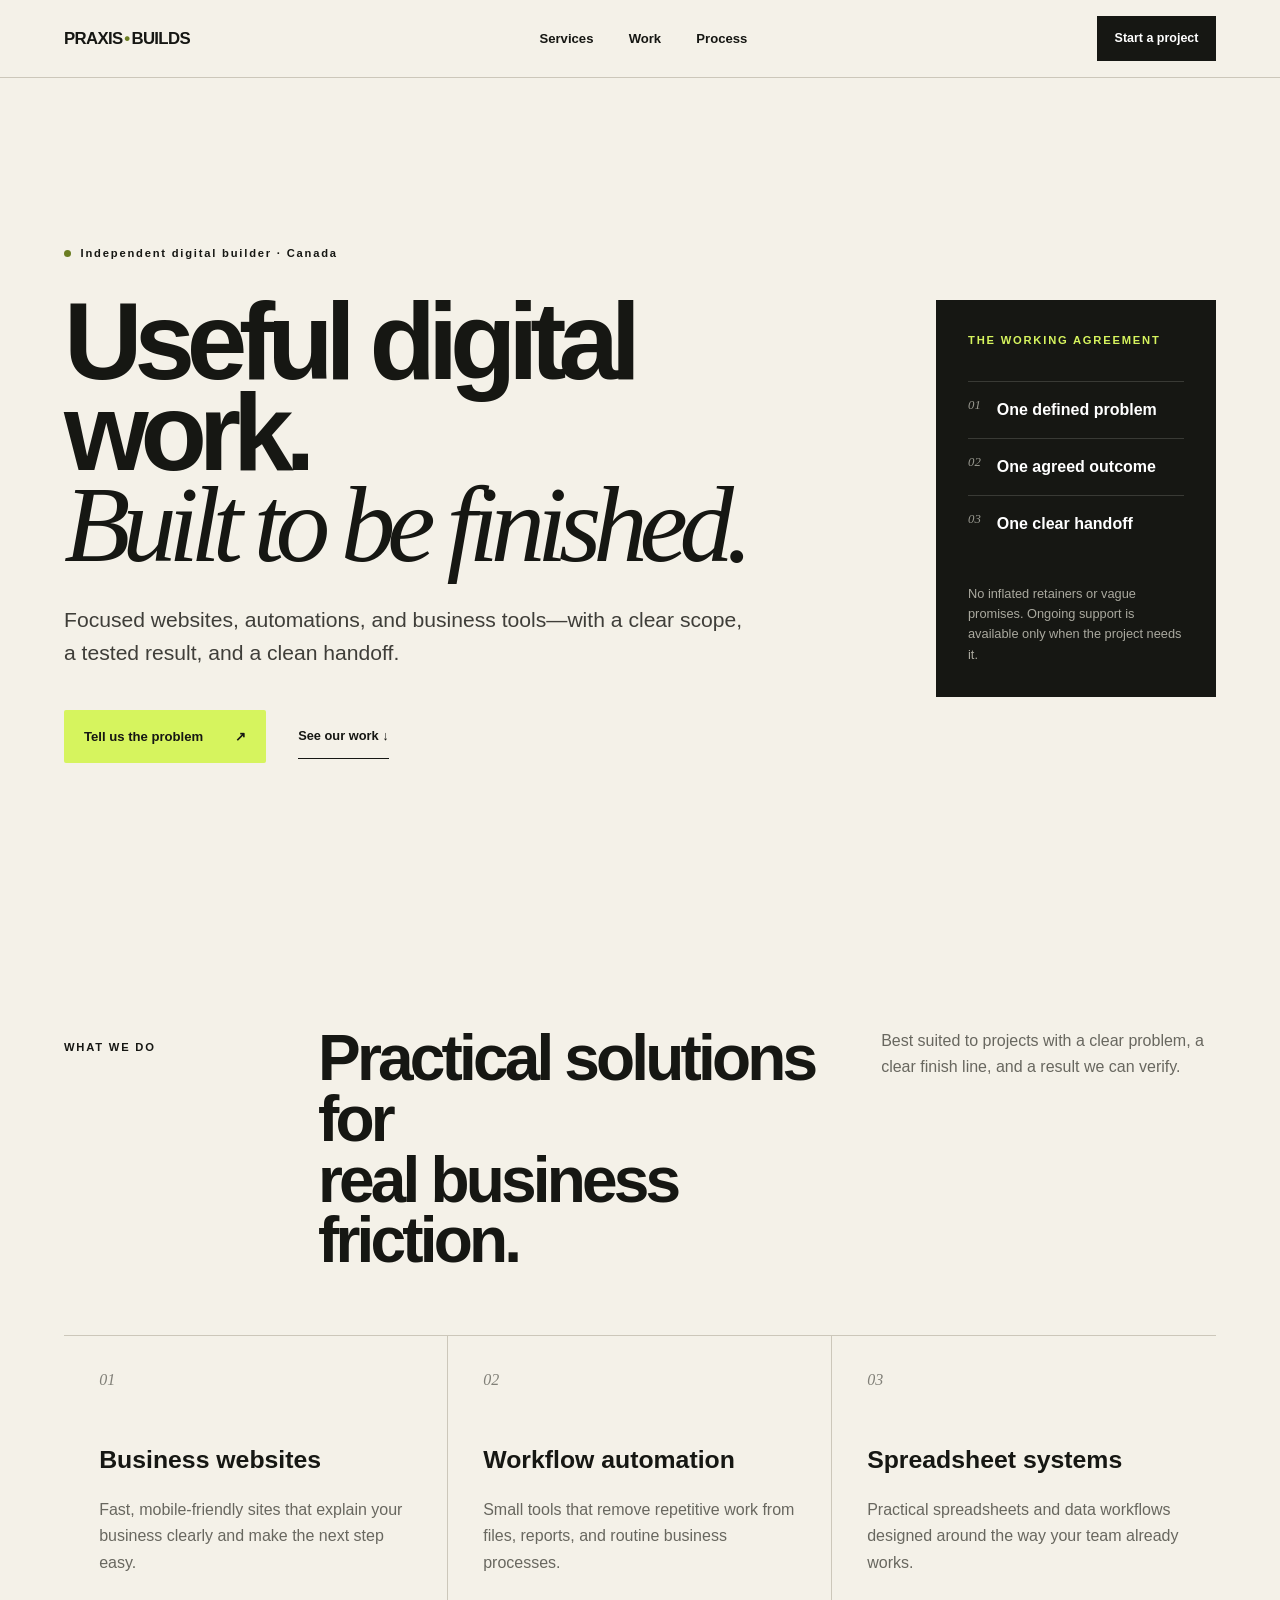
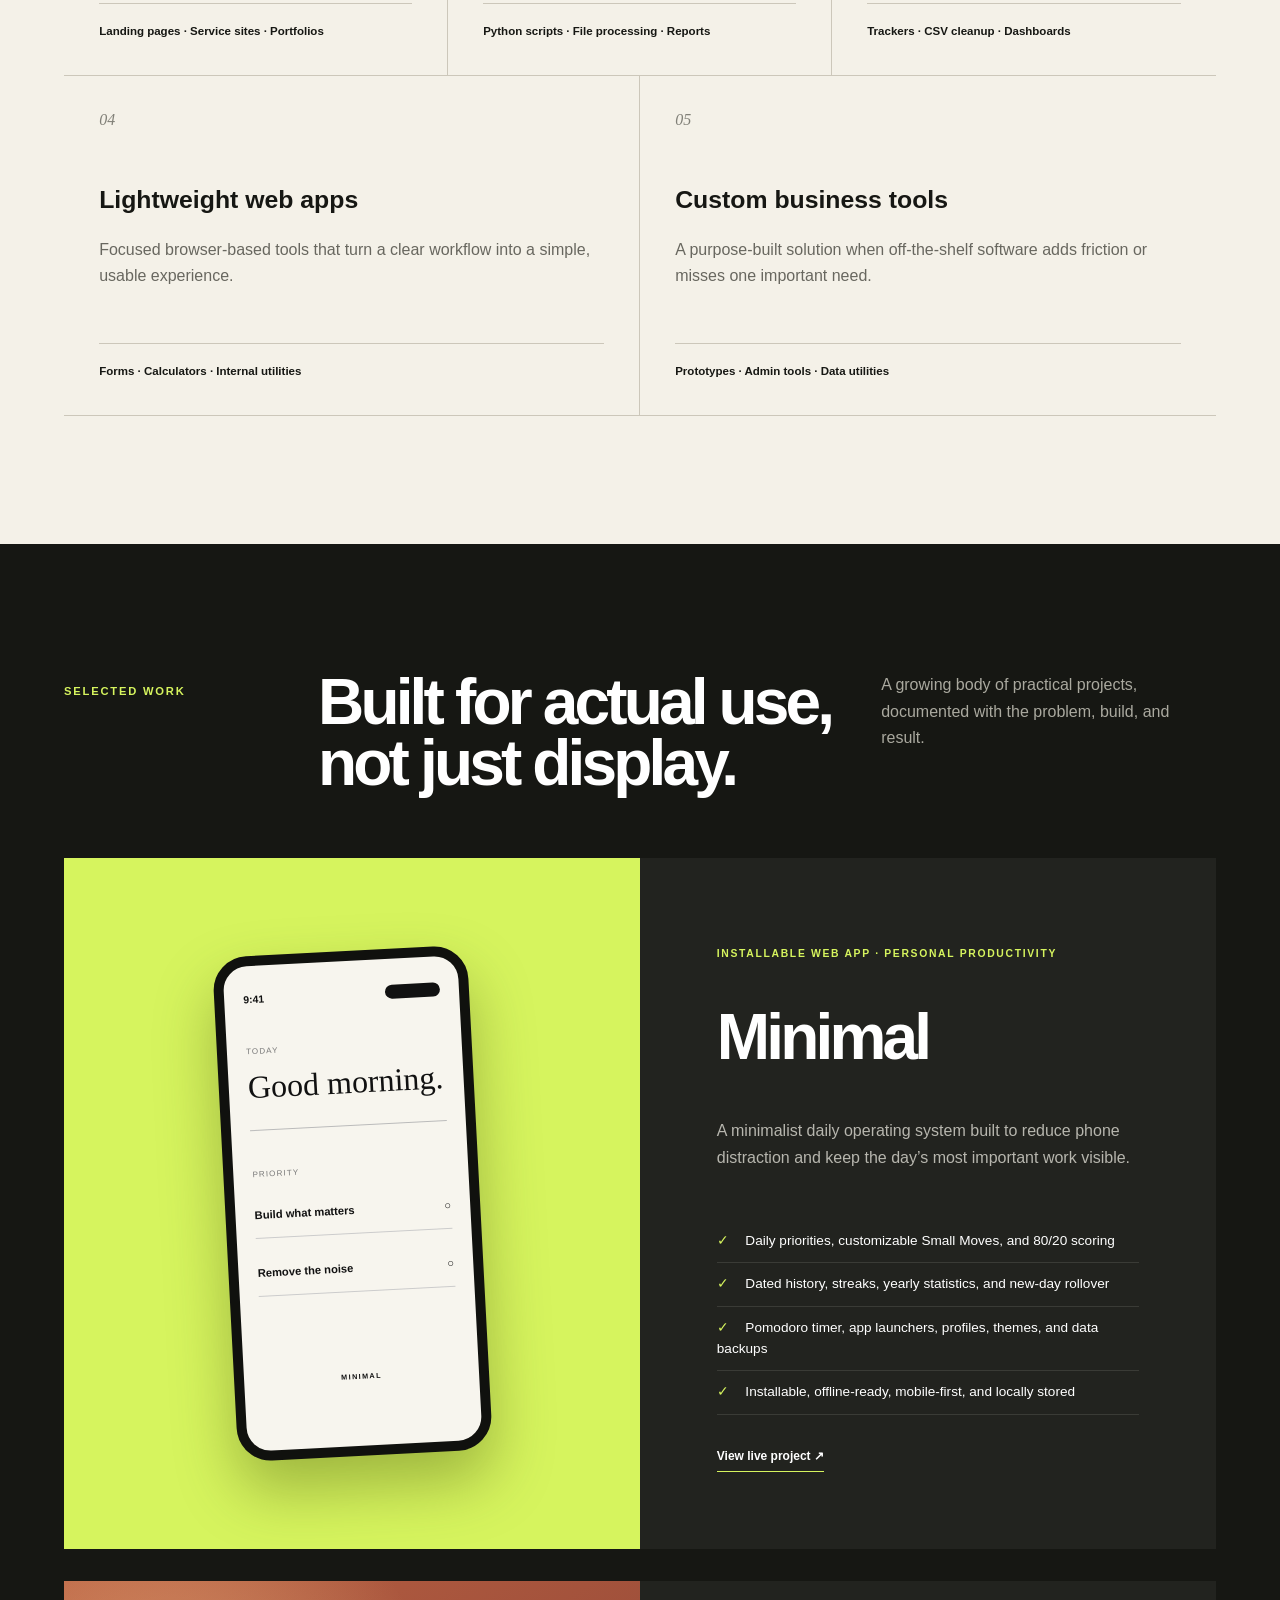
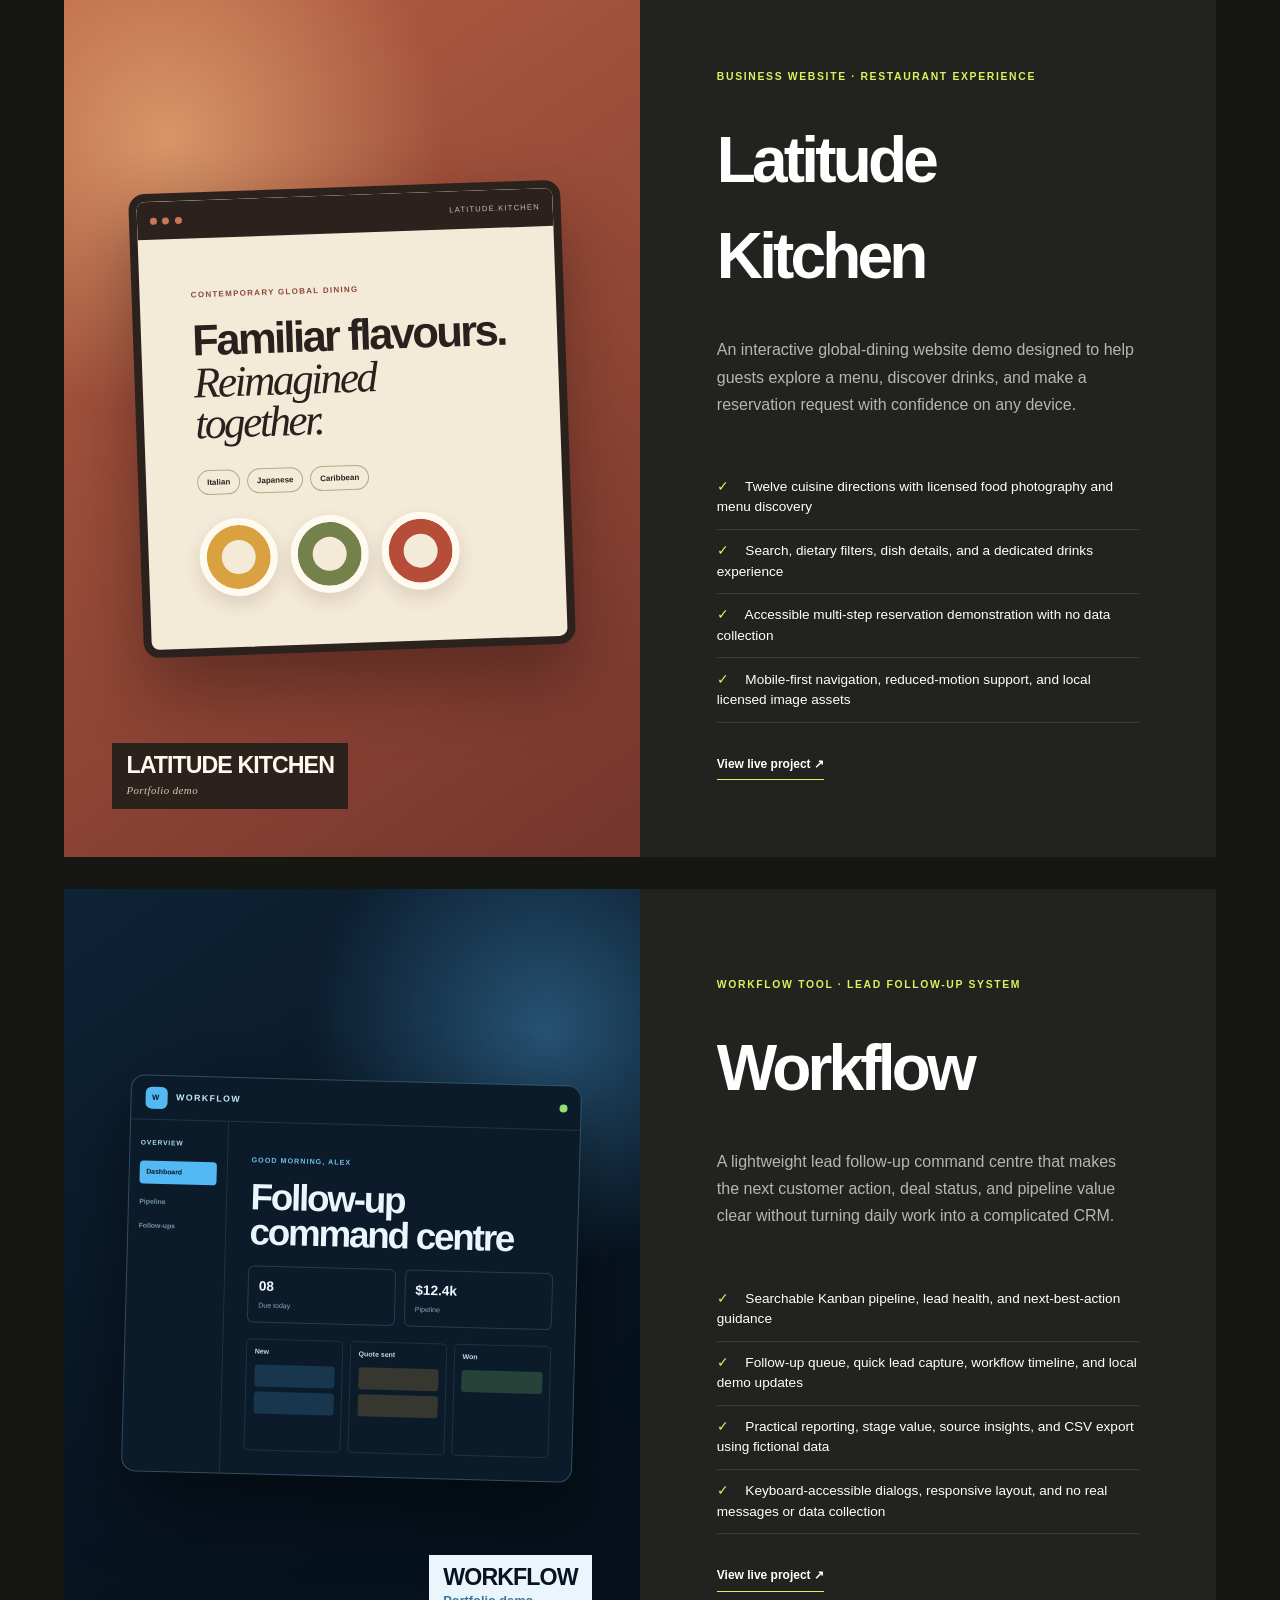
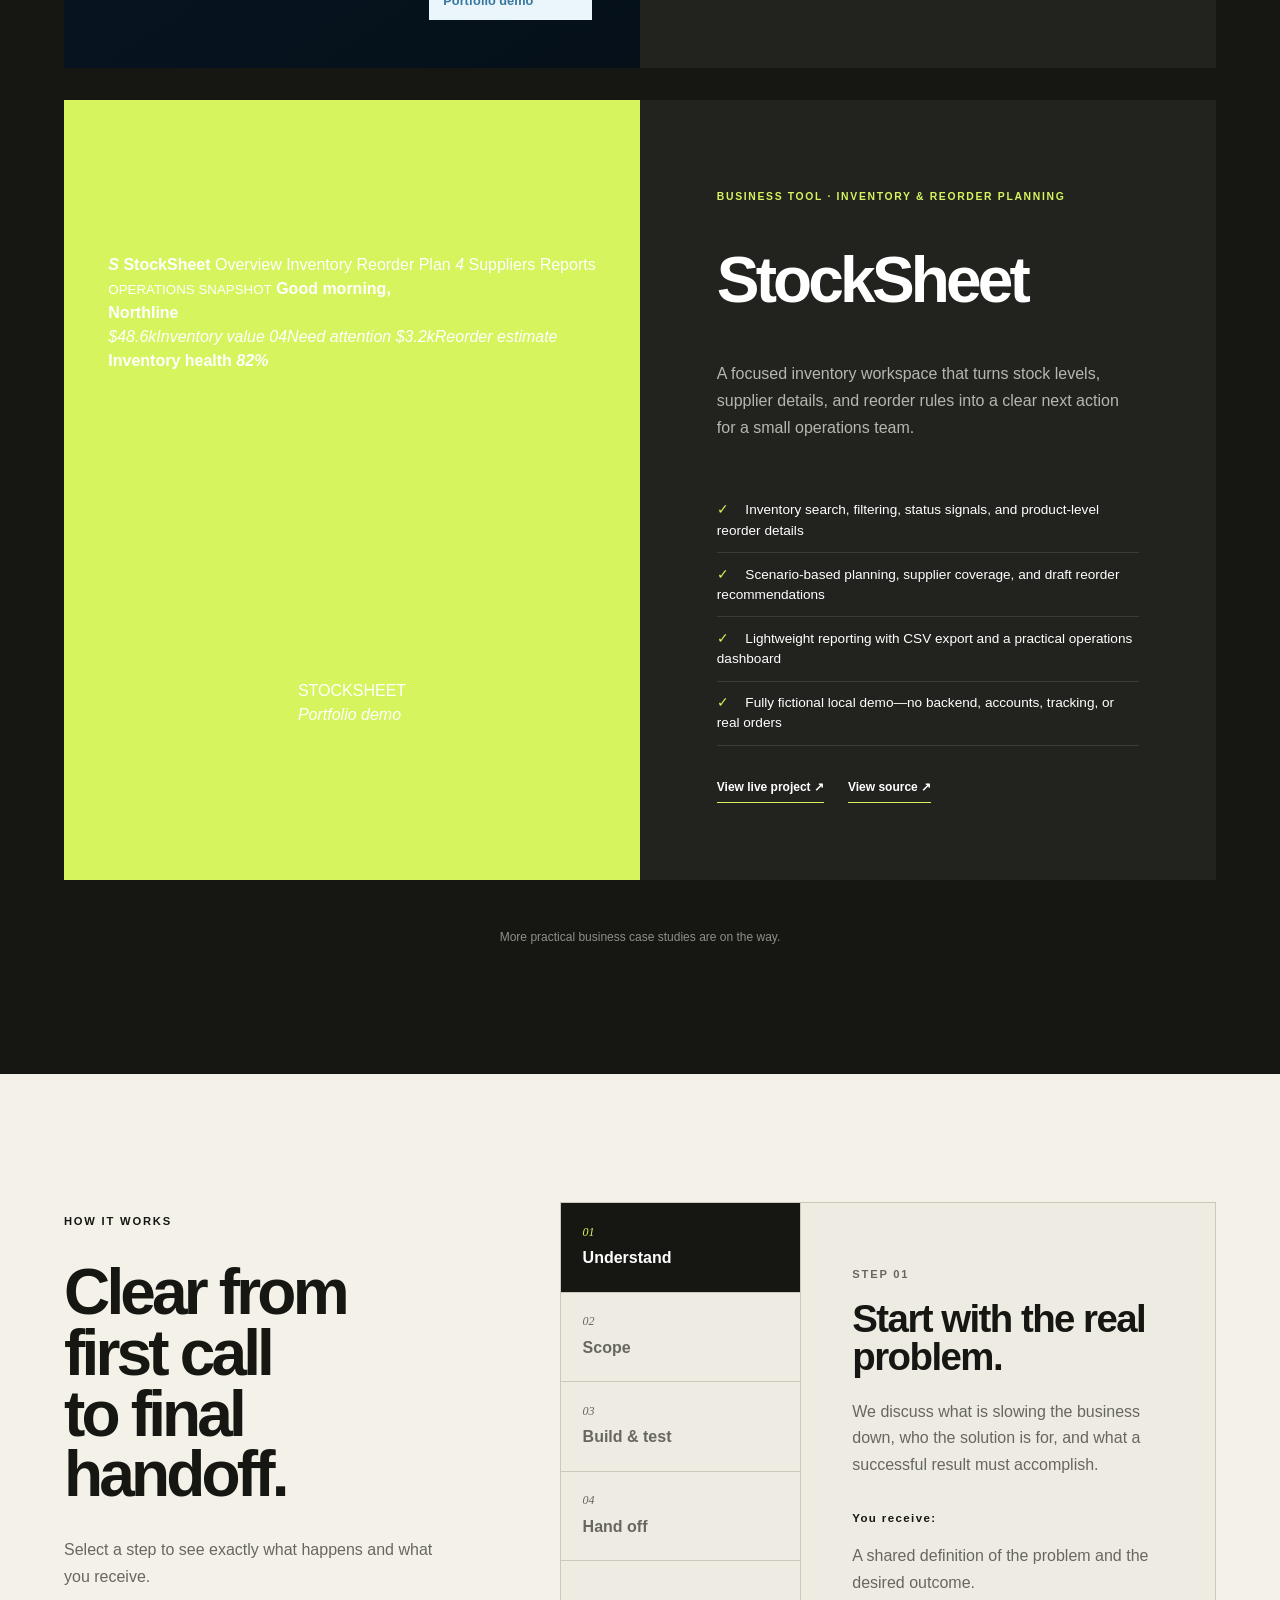
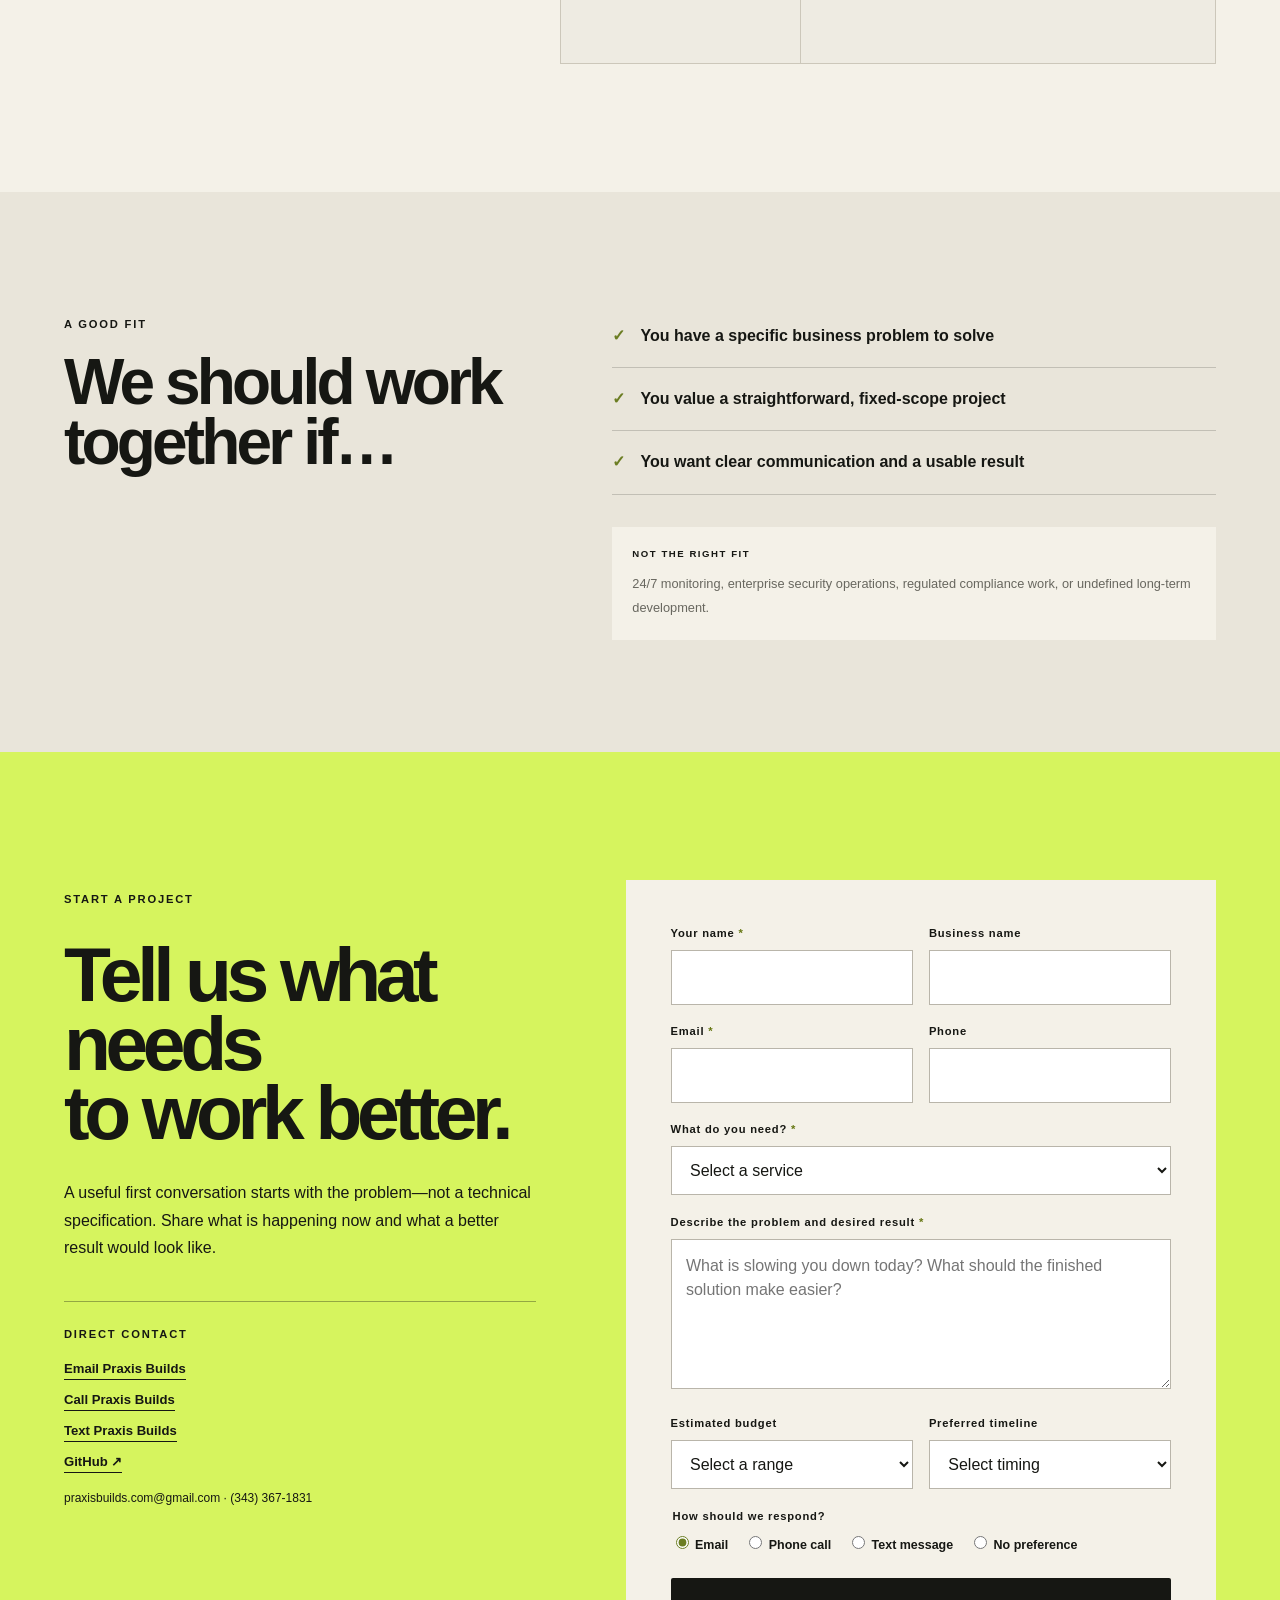
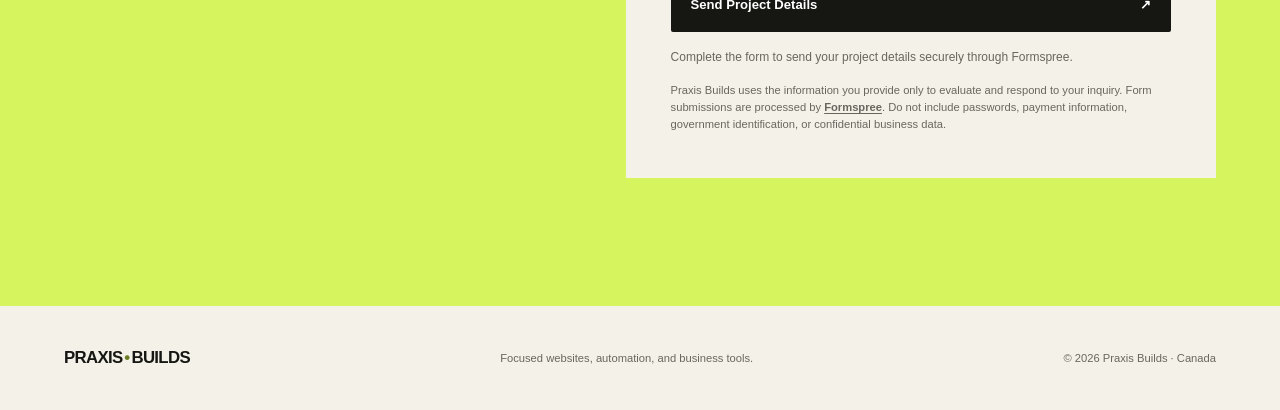
==== commit 0c55c51b: "Add StockSheet portfolio project" ====
--- a/index.html
+++ b/index.html
@@ -334,10 +334,84 @@
             </ul>
             <div class="project-links">
               <a
-                href="https://praxis-builds.github.io/leadflow-demo/"
+                href="https://praxis-builds.github.io/workFlow-demo/"
                 target="_blank"
                 rel="noopener noreferrer"
                 >View live project ↗</a
+              >
+            </div>
+          </div>
+        </article>
+        <article class="project-card stocksheet-project-card">
+          <div
+            class="project-visual stocksheet-visual"
+            aria-label="StockSheet inventory dashboard preview"
+          >
+            <div class="stocksheet-window" aria-hidden="true">
+              <div class="stocksheet-sidebar">
+                <b><i>S</i> StockSheet</b>
+                <span class="is-active">Overview</span>
+                <span>Inventory</span>
+                <span>Reorder Plan <em>4</em></span>
+                <span>Suppliers</span>
+                <span>Reports</span>
+              </div>
+              <div class="stocksheet-dashboard">
+                <small>OPERATIONS SNAPSHOT</small>
+                <strong>Good morning,<br />Northline</strong>
+                <div class="stocksheet-metrics">
+                  <i><em>$48.6k</em>Inventory value</i>
+                  <i><em>04</em>Need attention</i>
+                  <i><em>$3.2k</em>Reorder estimate</i>
+                </div>
+                <div class="stocksheet-health">
+                  <b>Inventory health <em>82%</em></b>
+                  <span><i></i><i></i><i></i></span>
+                </div>
+              </div>
+            </div>
+            <span class="stocksheet-visual-label">STOCKSHEET<br /><em>Portfolio demo</em></span>
+          </div>
+          <div class="project-copy">
+            <p class="project-type">
+              BUSINESS TOOL · INVENTORY &amp; REORDER PLANNING
+            </p>
+            <h3>StockSheet</h3>
+            <p>
+              A focused inventory workspace that turns stock levels, supplier
+              details, and reorder rules into a clear next action for a small
+              operations team.
+            </p>
+            <ul>
+              <li>
+                Inventory search, filtering, status signals, and product-level
+                reorder details
+              </li>
+              <li>
+                Scenario-based planning, supplier coverage, and draft reorder
+                recommendations
+              </li>
+              <li>
+                Lightweight reporting with CSV export and a practical operations
+                dashboard
+              </li>
+              <li>
+                Fully fictional local demo—no backend, accounts, tracking, or
+                real orders
+              </li>
+            </ul>
+            <div class="project-links">
+              <a
+                href="https://praxis-builds.github.io/StockSheet-demo/"
+                target="_blank"
+                rel="noopener noreferrer"
+                >View live project ↗</a
+              >
+              <a
+                href="https://github.com/praxis-builds/StockSheet-demo"
+                target="_blank"
+                rel="noopener noreferrer"
+                >View source ↗</a
               >
             </div>
           </div>
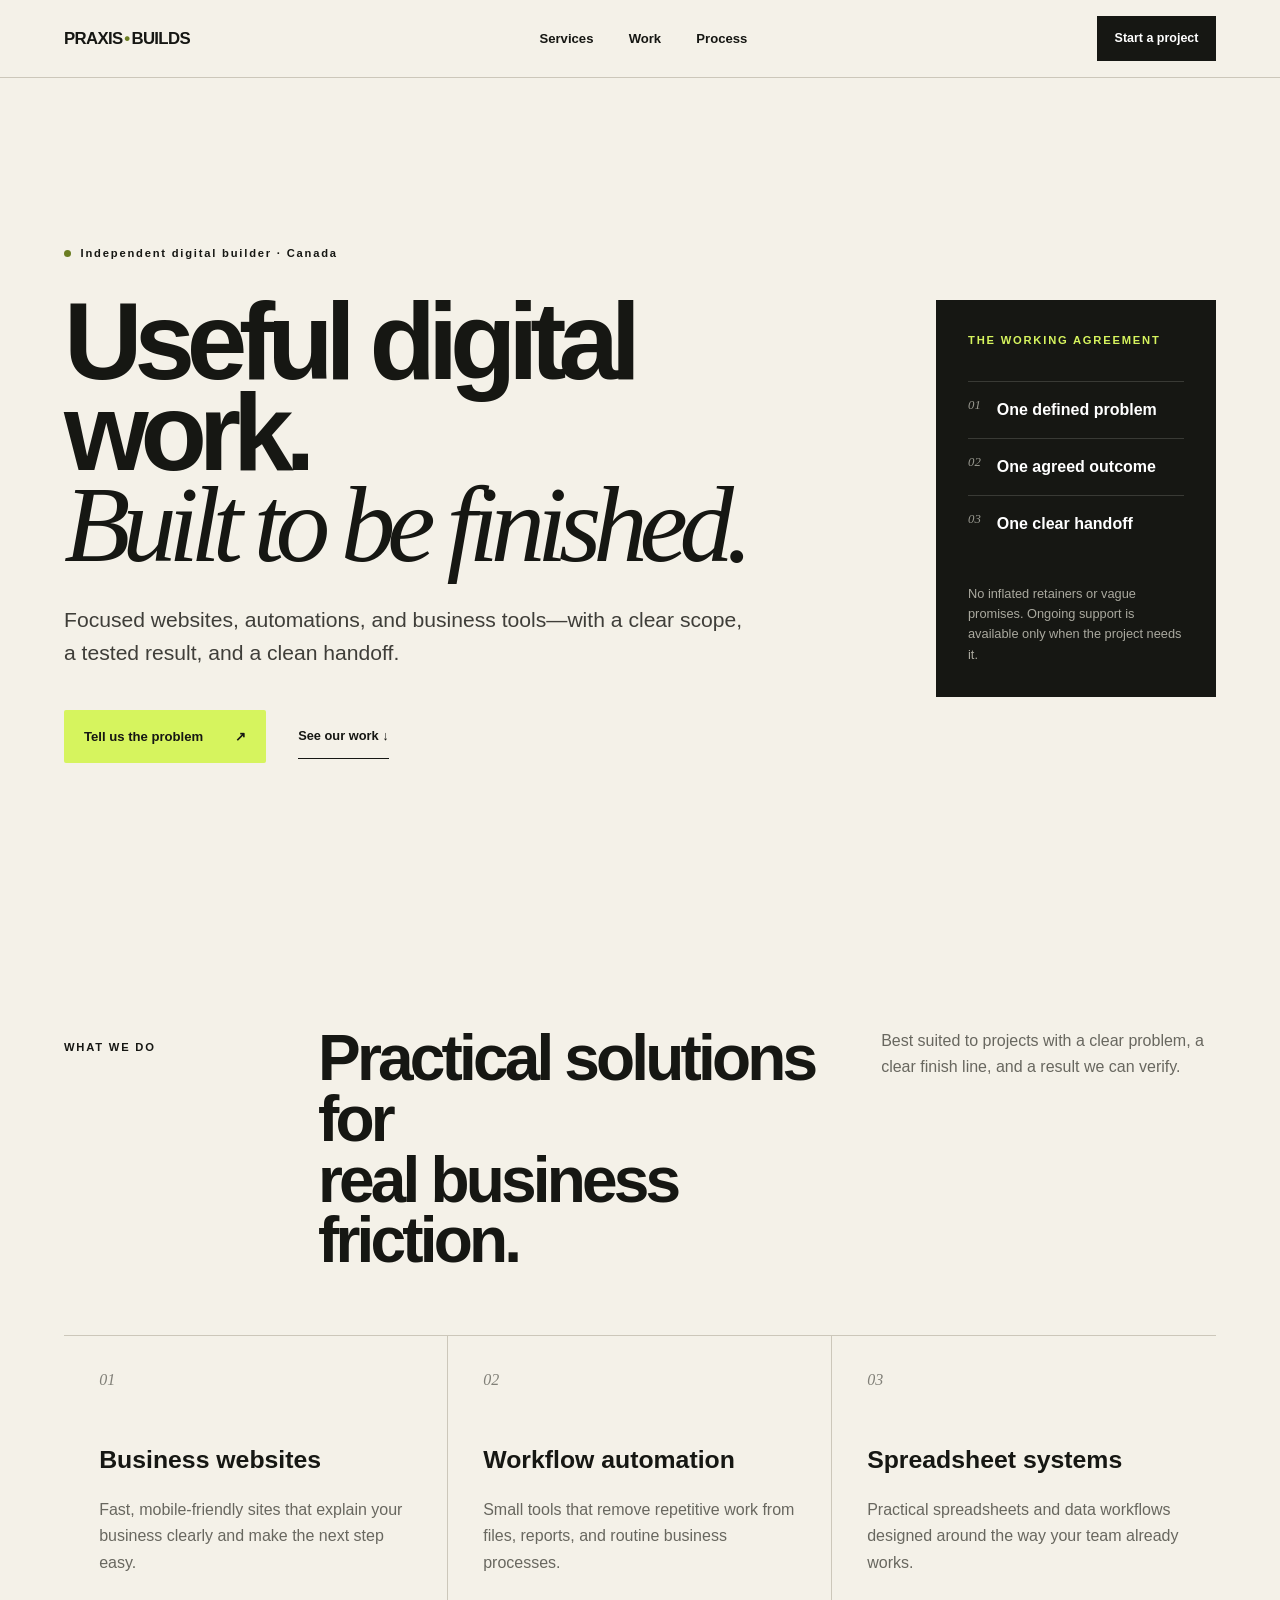
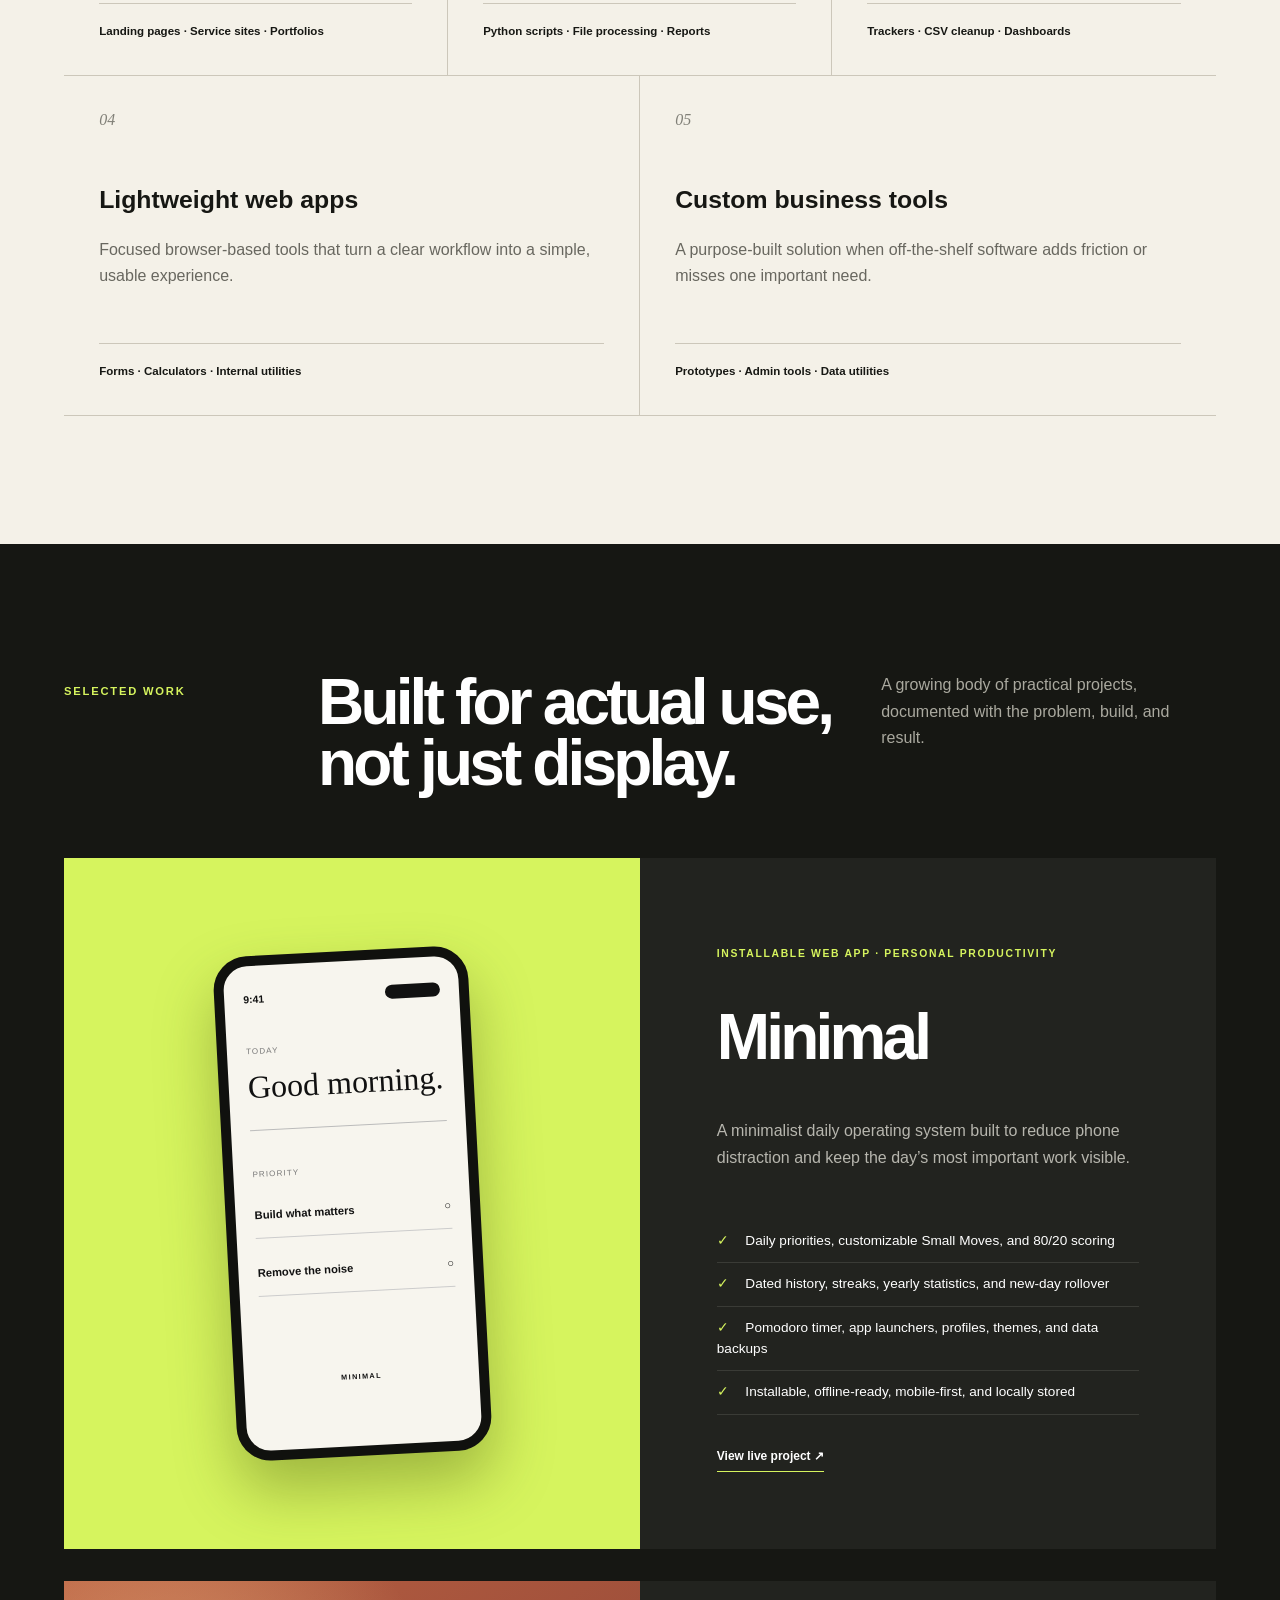
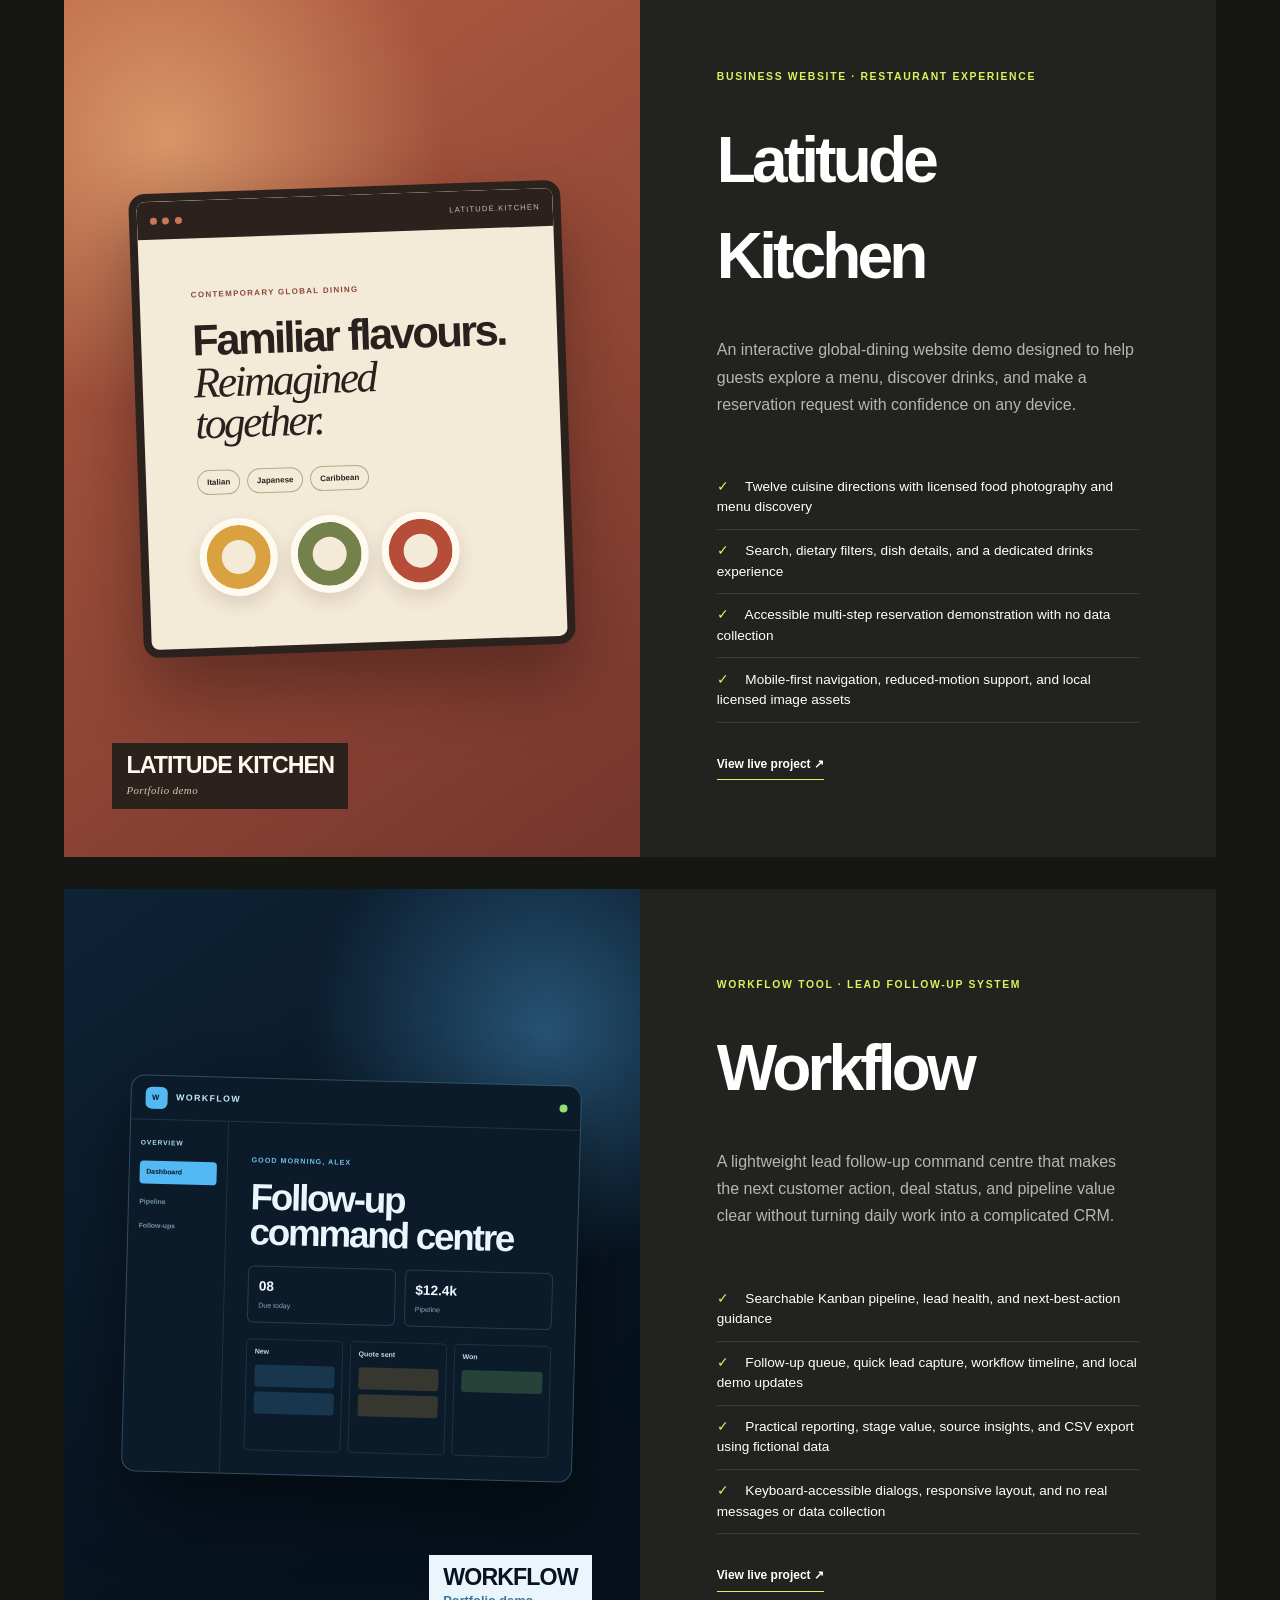
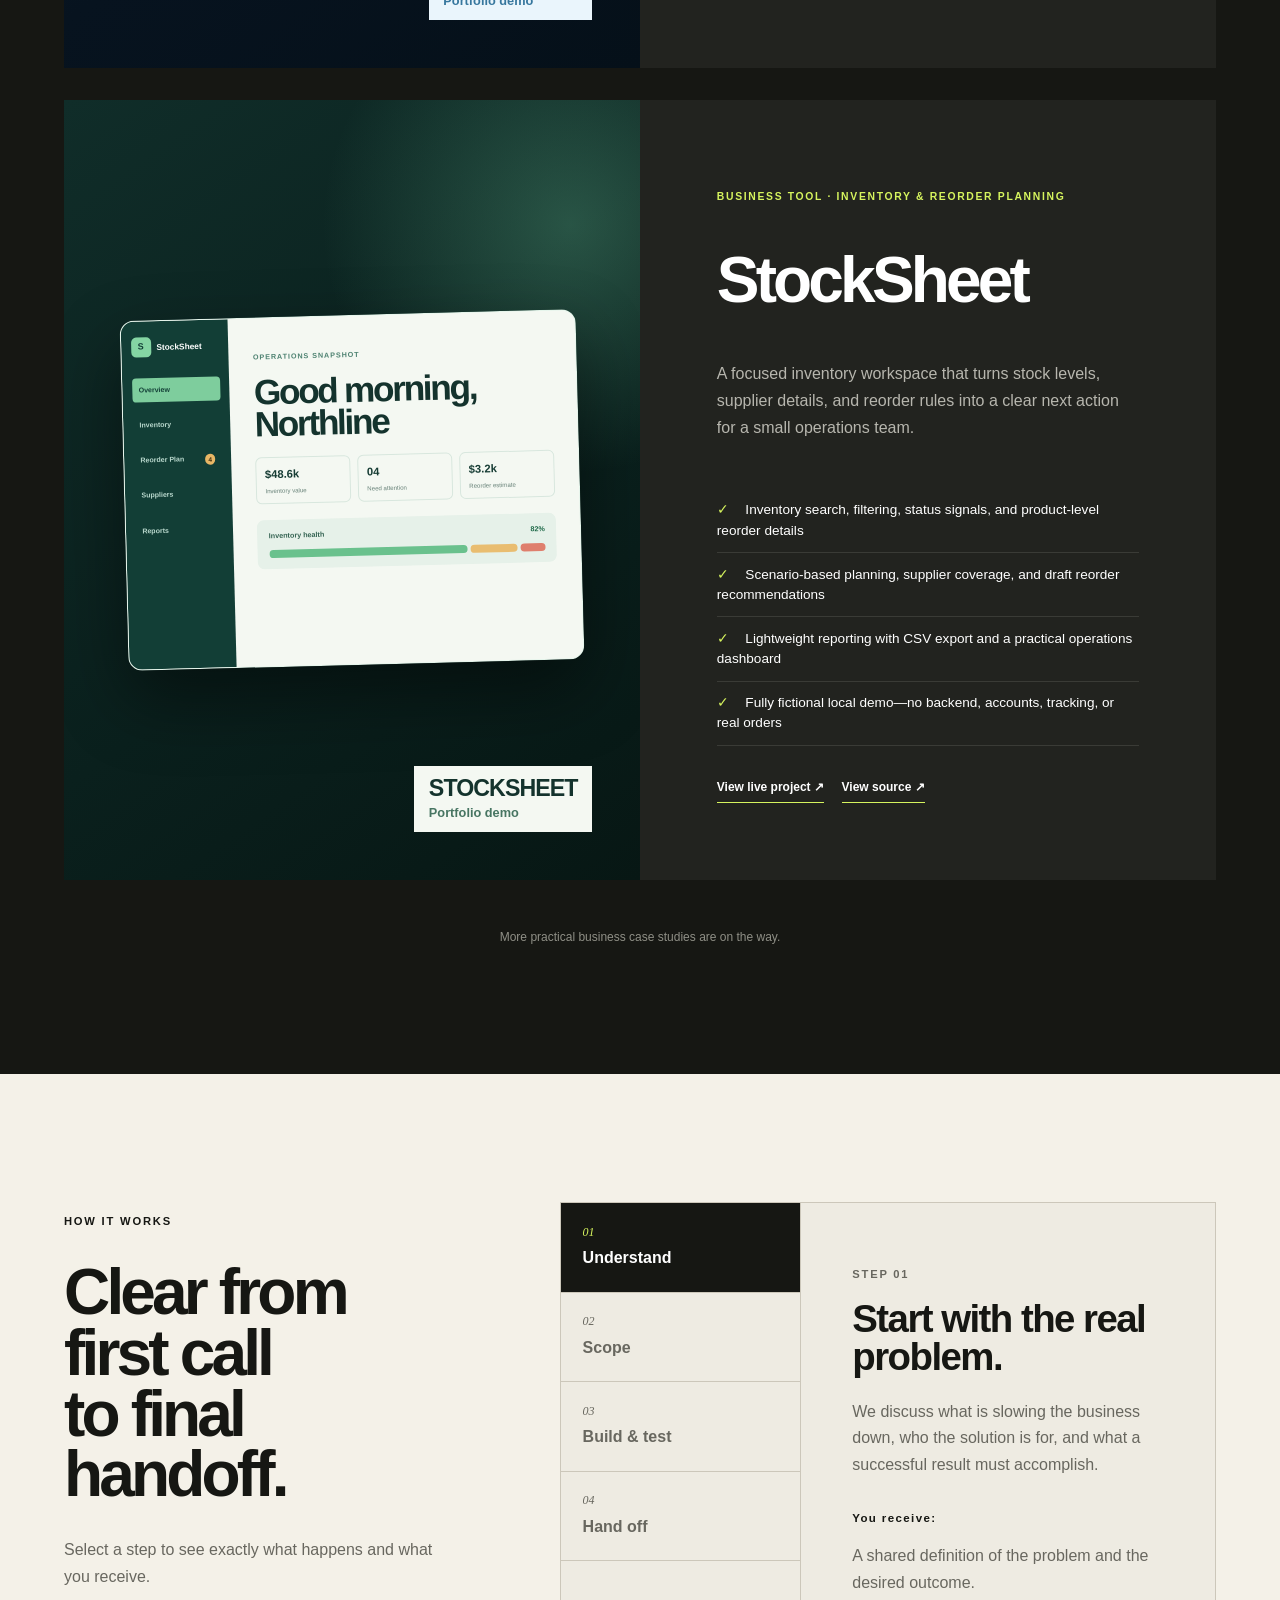
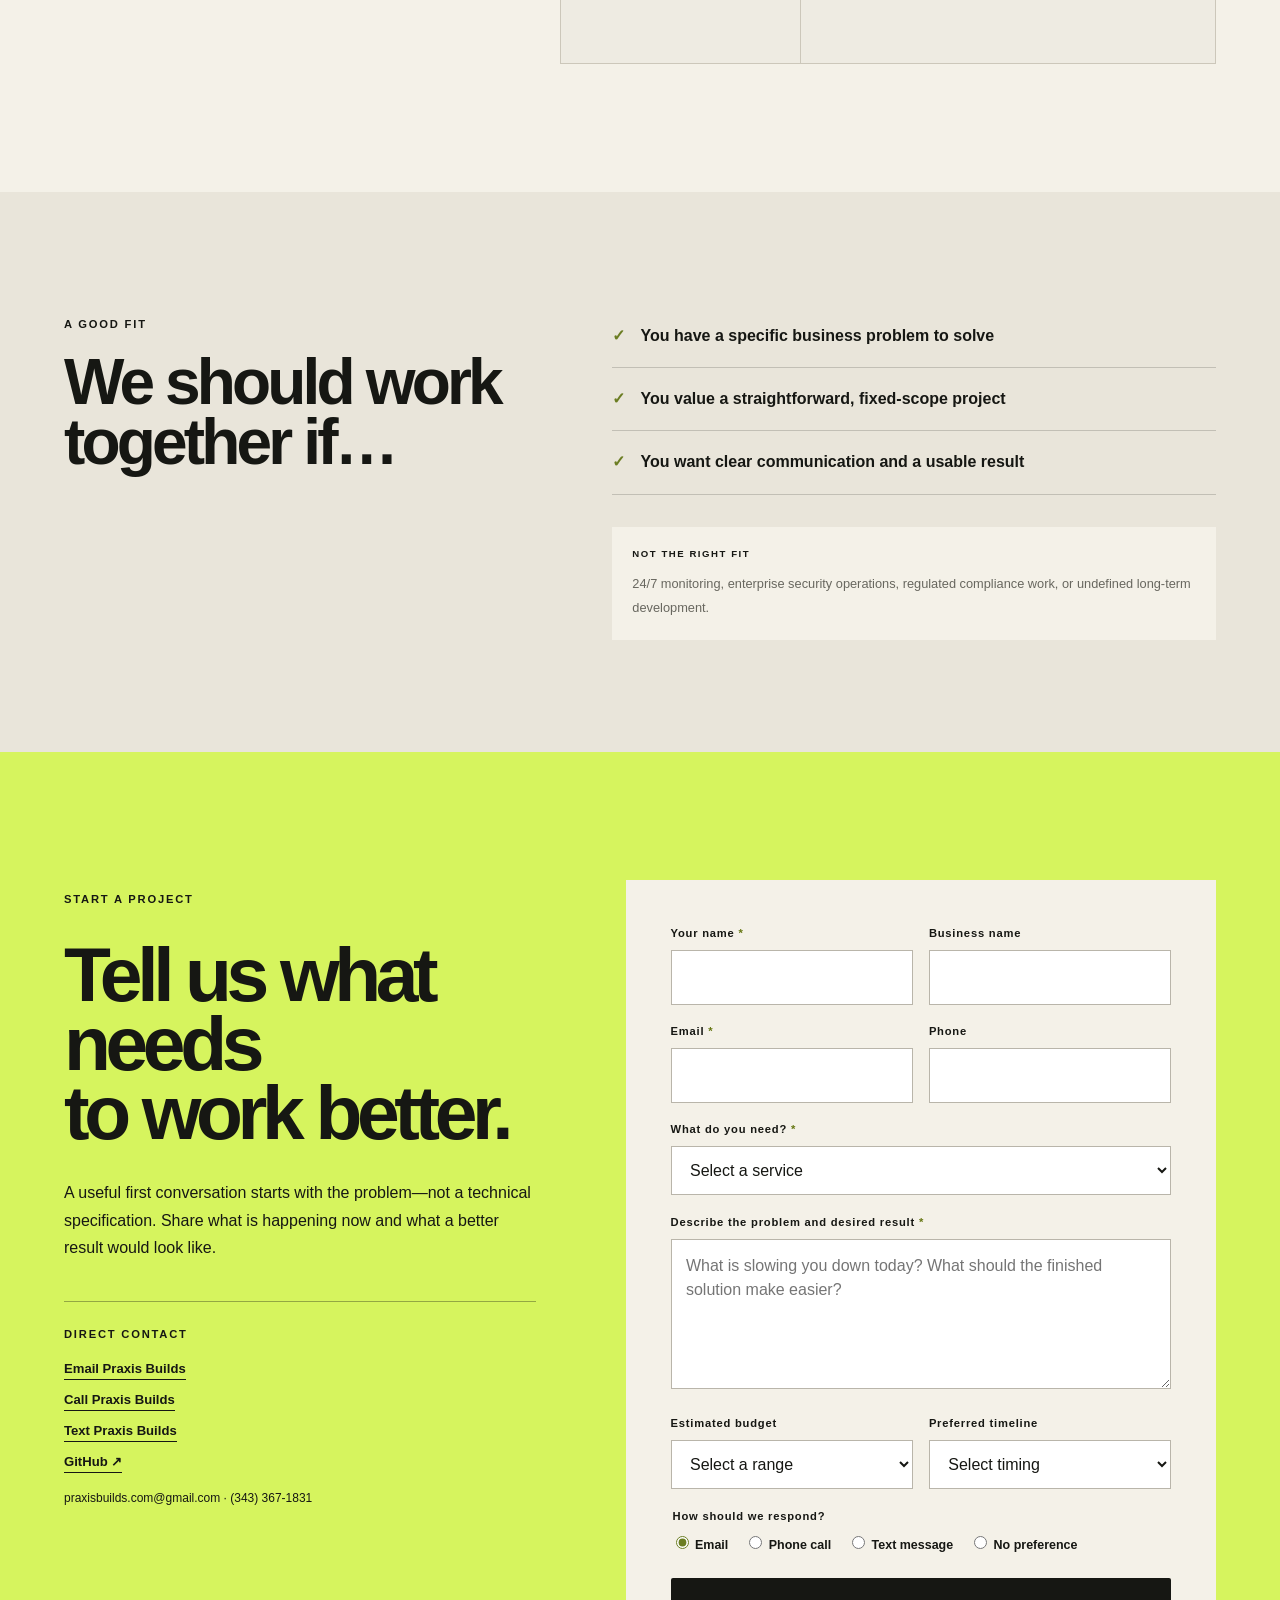
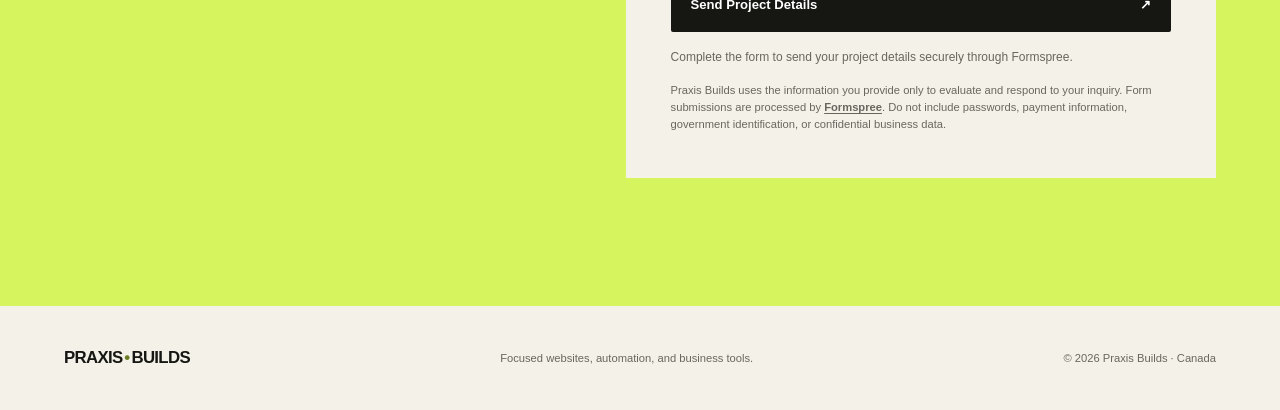
==== commit 5b999bb8: "Refresh StockSheet portfolio visual styles" ====
--- a/index.html
+++ b/index.html
@@ -15,7 +15,7 @@
     <script>
       document.documentElement.classList.add("js");
     </script>
-    <link rel="stylesheet" href="styles.css?v=workflow-1" />
+    <link rel="stylesheet" href="styles.css?v=stocksheet-2" />
     <script src="script.js" defer></script>
   </head>
   <body>
--- a/styles.css
+++ b/styles.css
@@ -1114,3 +1114,137 @@
   .leadflow-dashboard aside { padding: 1rem 0.45rem; }
   .leadflow-columns { gap: 0.3rem; }
 }
+
+
+.stocksheet-visual {
+  position: relative;
+  padding: clamp(1.5rem, 4vw, 3rem);
+  overflow: hidden;
+  background:
+    radial-gradient(circle at 88% 16%, rgba(107, 196, 154, 0.3), transparent 30%),
+    linear-gradient(145deg, #102d29 0%, #0a201d 58%, #071714 100%);
+}
+.stocksheet-window {
+  display: grid;
+  grid-template-columns: 0.31fr 1fr;
+  width: min(95%, 570px);
+  min-height: 350px;
+  overflow: hidden;
+  border: 1px solid rgba(181, 235, 211, 0.24);
+  border-radius: 14px;
+  background: #f4f8f2;
+  color: #14332d;
+  box-shadow: 0 30px 70px rgba(0, 0, 0, 0.45);
+  transform: rotate(-1.5deg);
+}
+.stocksheet-sidebar {
+  display: flex;
+  flex-direction: column;
+  gap: 0.7rem;
+  padding: 1rem 0.6rem;
+  background: #123e36;
+  color: #bad9ce;
+  font-size: 0.44rem;
+  font-weight: 800;
+}
+.stocksheet-sidebar b {
+  display: flex;
+  align-items: center;
+  gap: 0.35rem;
+  margin-bottom: 0.6rem;
+  color: #fff;
+  font-size: 0.52rem;
+}
+.stocksheet-sidebar b i {
+  display: grid;
+  width: 20px;
+  aspect-ratio: 1;
+  place-items: center;
+  border-radius: 5px;
+  background: #84d5a3;
+  color: #123e36;
+  font-size: 0.56rem;
+  font-style: normal;
+}
+.stocksheet-sidebar span { padding: 0.42rem; border-radius: 4px; }
+.stocksheet-sidebar .is-active { background: rgba(132, 213, 163, 0.95); color: #123e36; }
+.stocksheet-sidebar em {
+  float: right;
+  padding: 0.04rem 0.2rem;
+  border-radius: 10px;
+  background: #e8b665;
+  color: #3c2b0c;
+  font-size: 0.4rem;
+  font-style: normal;
+}
+.stocksheet-dashboard { padding: 1.5rem; }
+.stocksheet-dashboard > small {
+  color: #4c8170;
+  font-size: 0.45rem;
+  font-weight: 900;
+  letter-spacing: 0.13em;
+}
+.stocksheet-dashboard > strong {
+  display: block;
+  margin: 0.6rem 0 1rem;
+  font-size: clamp(1.45rem, 3vw, 2.2rem);
+  line-height: 0.93;
+  letter-spacing: -0.065em;
+}
+.stocksheet-metrics {
+  display: grid;
+  grid-template-columns: repeat(3, 1fr);
+  gap: 0.45rem;
+}
+.stocksheet-metrics i {
+  padding: 0.5rem;
+  border: 1px solid #d8e7de;
+  border-radius: 6px;
+  color: #668077;
+  font-size: 0.38rem;
+  font-style: normal;
+}
+.stocksheet-metrics em {
+  display: block;
+  margin-bottom: 0.2rem;
+  color: #163c34;
+  font-size: 0.7rem;
+  font-style: normal;
+  font-weight: 900;
+}
+.stocksheet-health {
+  margin-top: 1rem;
+  padding: 0.7rem;
+  border-radius: 7px;
+  background: #e6f1e9;
+  color: #356453;
+  font-size: 0.45rem;
+}
+.stocksheet-health b { display: flex; justify-content: space-between; }
+.stocksheet-health em { color: #1e6948; font-style: normal; }
+.stocksheet-health > span { display: flex; gap: 3px; margin-top: 0.5rem; }
+.stocksheet-health > span i { display: block; height: 8px; border-radius: 99px; }
+.stocksheet-health > span i:nth-child(1) { width: 72%; background: #6ac18d; }
+.stocksheet-health > span i:nth-child(2) { width: 17%; background: #e9bd70; }
+.stocksheet-health > span i:nth-child(3) { flex: 1; background: #df7f6d; }
+.stocksheet-visual-label {
+  position: absolute;
+  right: clamp(1.5rem, 4vw, 3rem);
+  bottom: clamp(1.5rem, 4vw, 3rem);
+  z-index: 2;
+  padding: 0.75rem 0.9rem;
+  background: #f4f8f2;
+  color: #14332d;
+  font-size: clamp(1rem, 2vw, 1.45rem);
+  font-weight: 800;
+  letter-spacing: -0.04em;
+  line-height: 0.9;
+}
+.stocksheet-visual-label em { color: #477562; font-size: 0.55em; font-style: normal; letter-spacing: 0; }
+.project-links { display: flex; flex-wrap: wrap; gap: 1.1rem; }
+@media (max-width: 600px) {
+  .stocksheet-window { min-height: 300px; transform: none; }
+  .stocksheet-dashboard { padding: 1.1rem; }
+  .stocksheet-sidebar { gap: 0.6rem; padding: 0.8rem 0.45rem; }
+  .stocksheet-metrics { gap: 0.3rem; }
+}
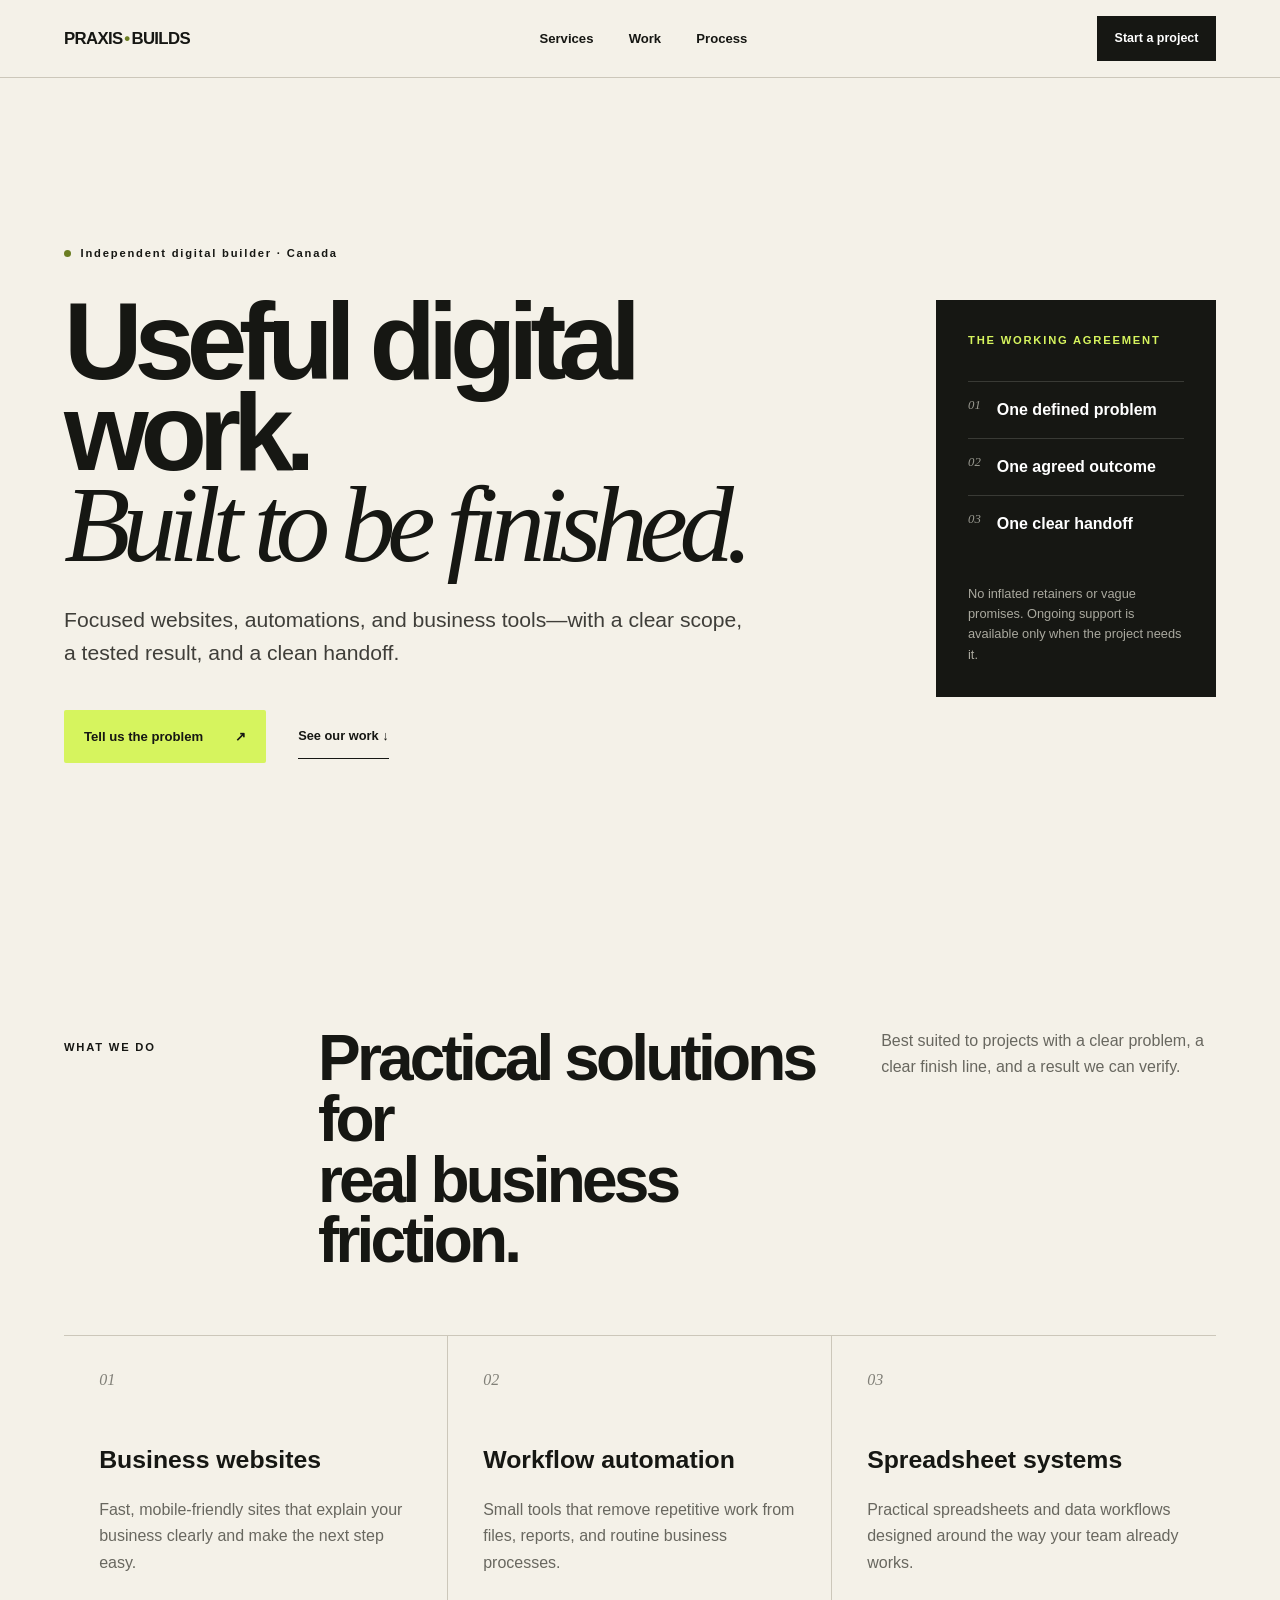
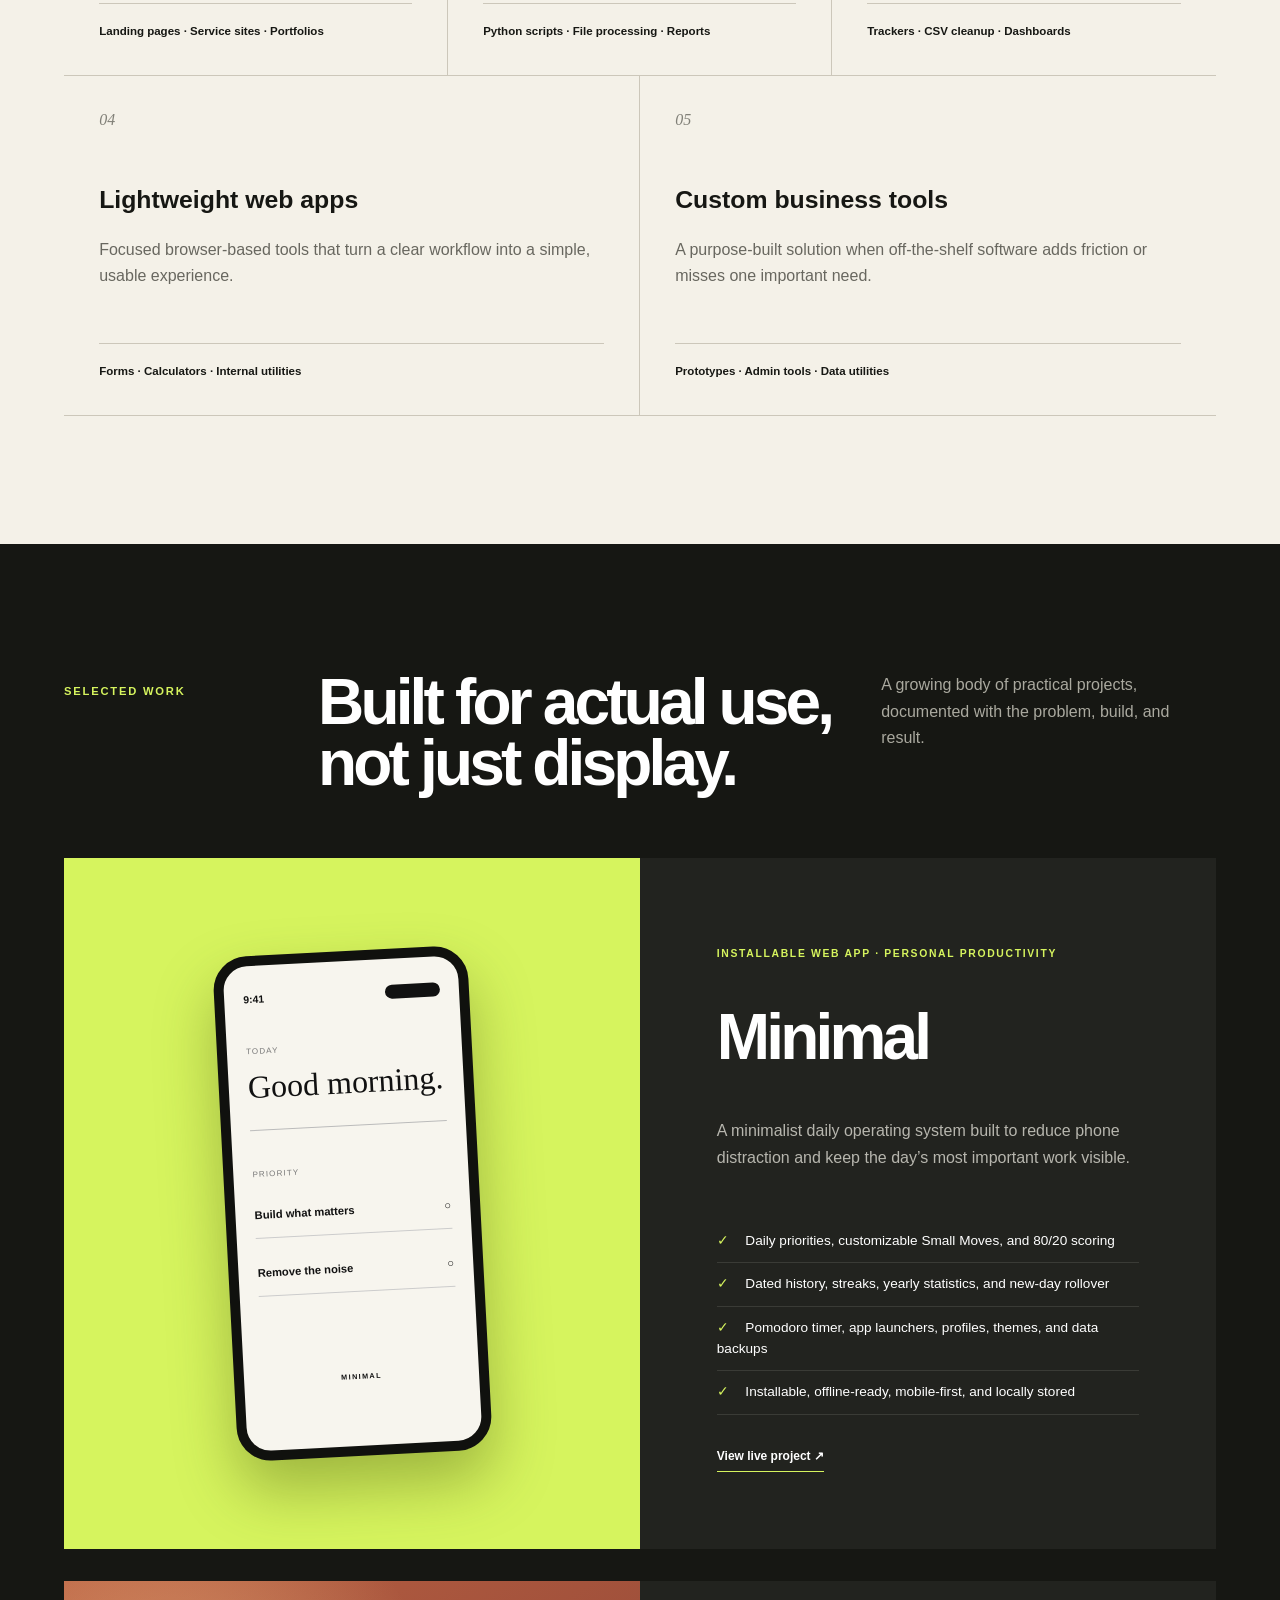
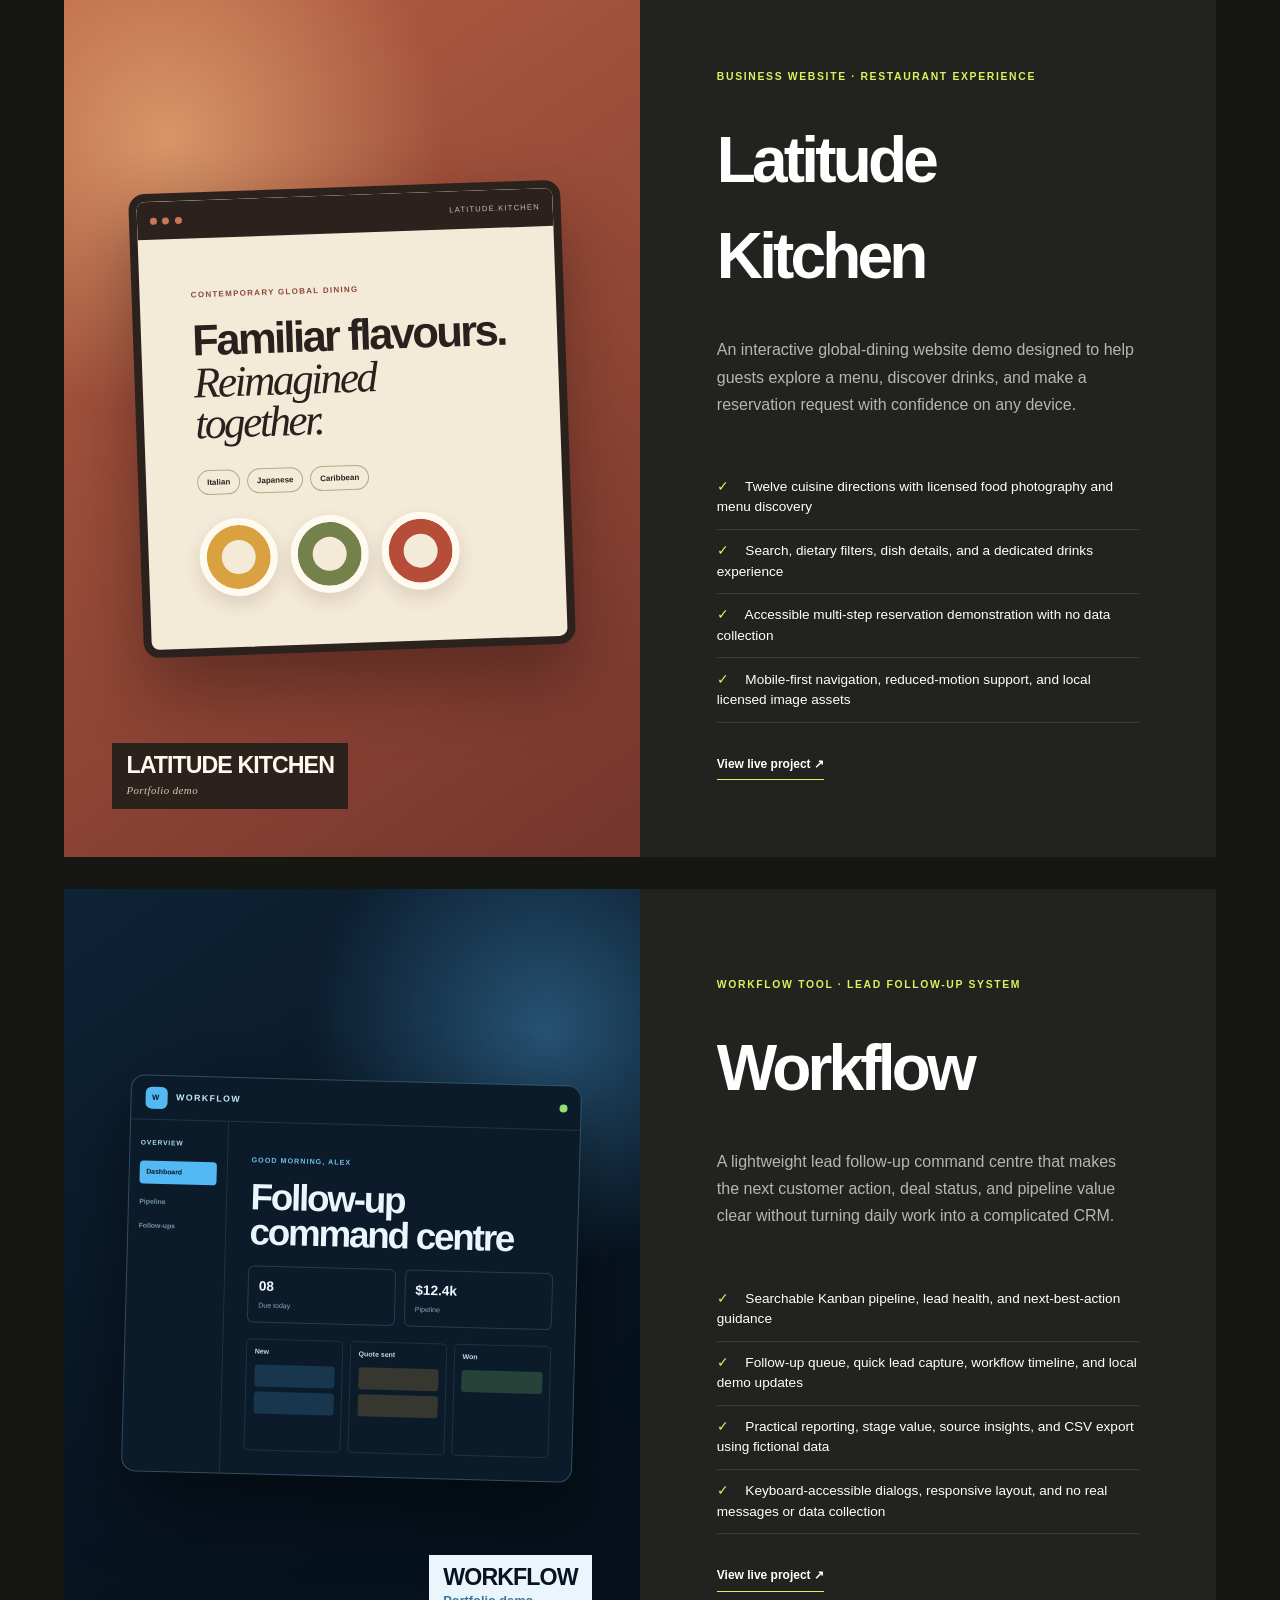
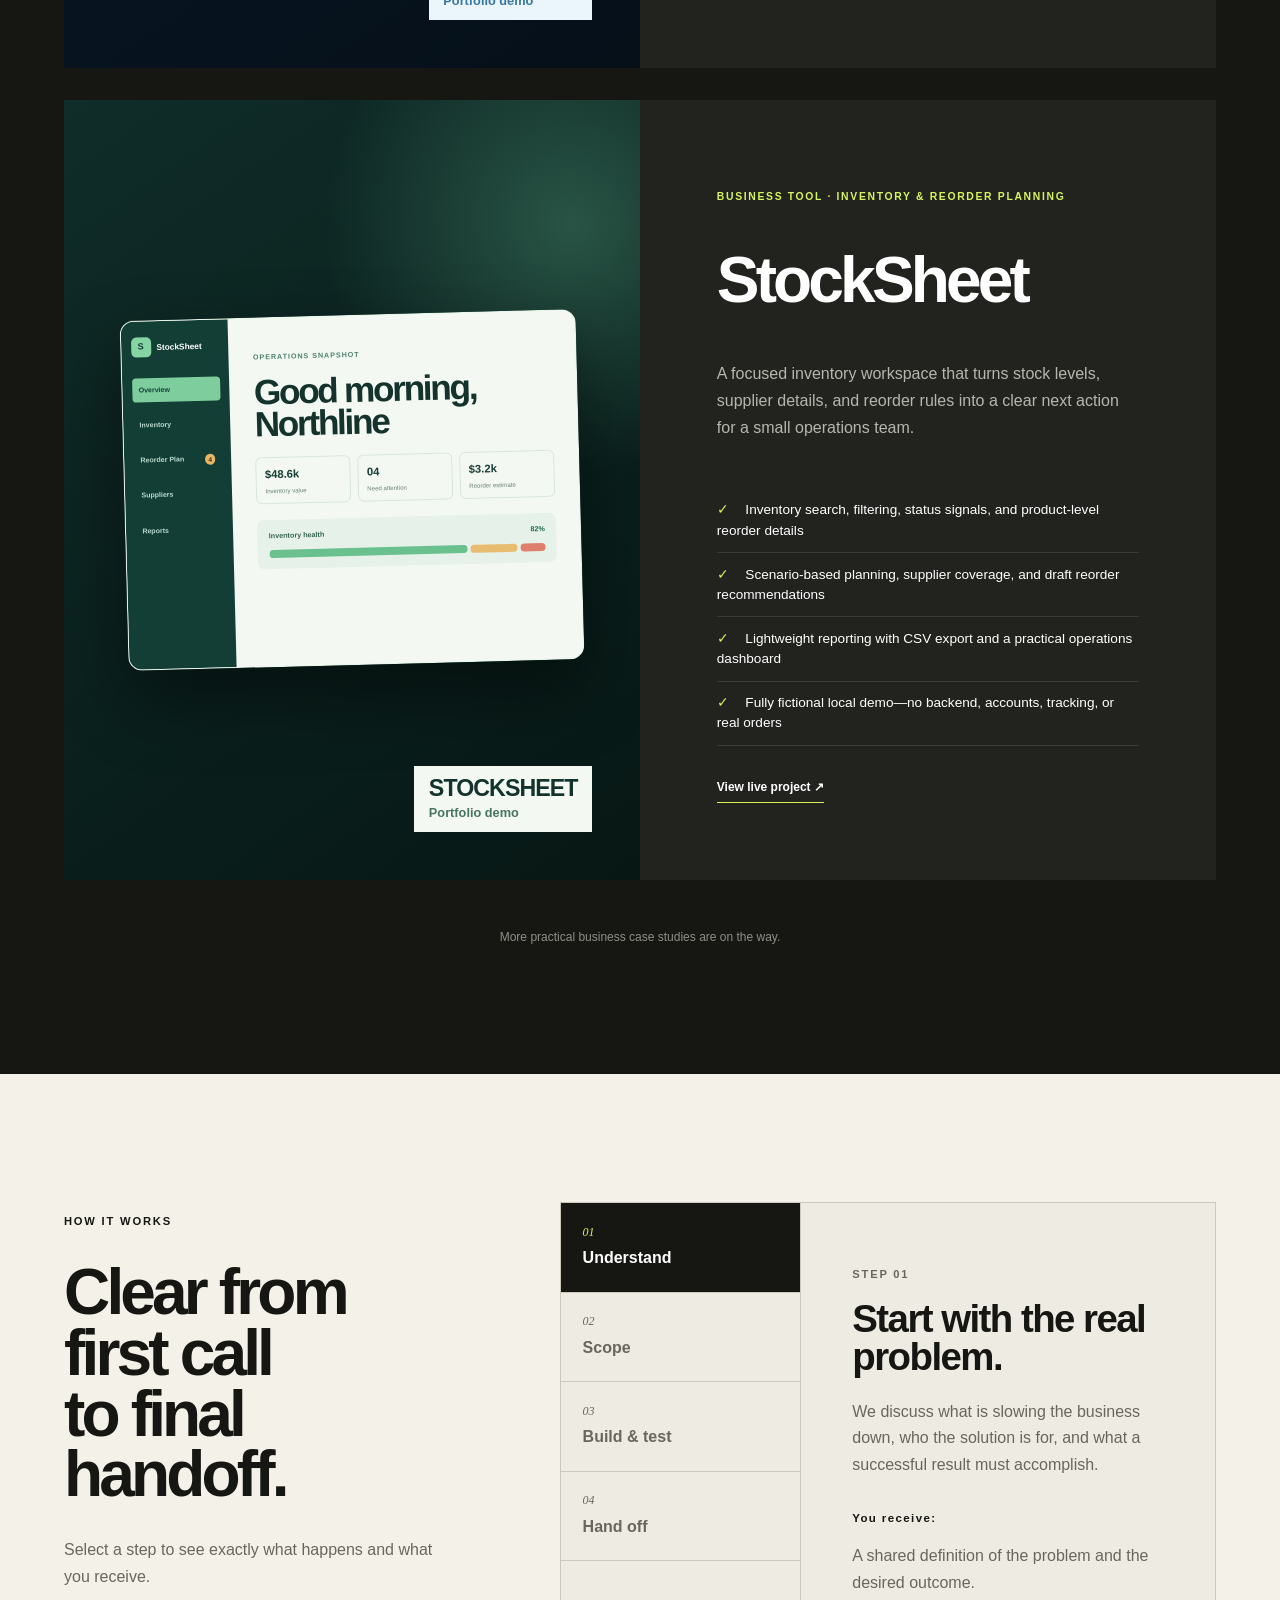
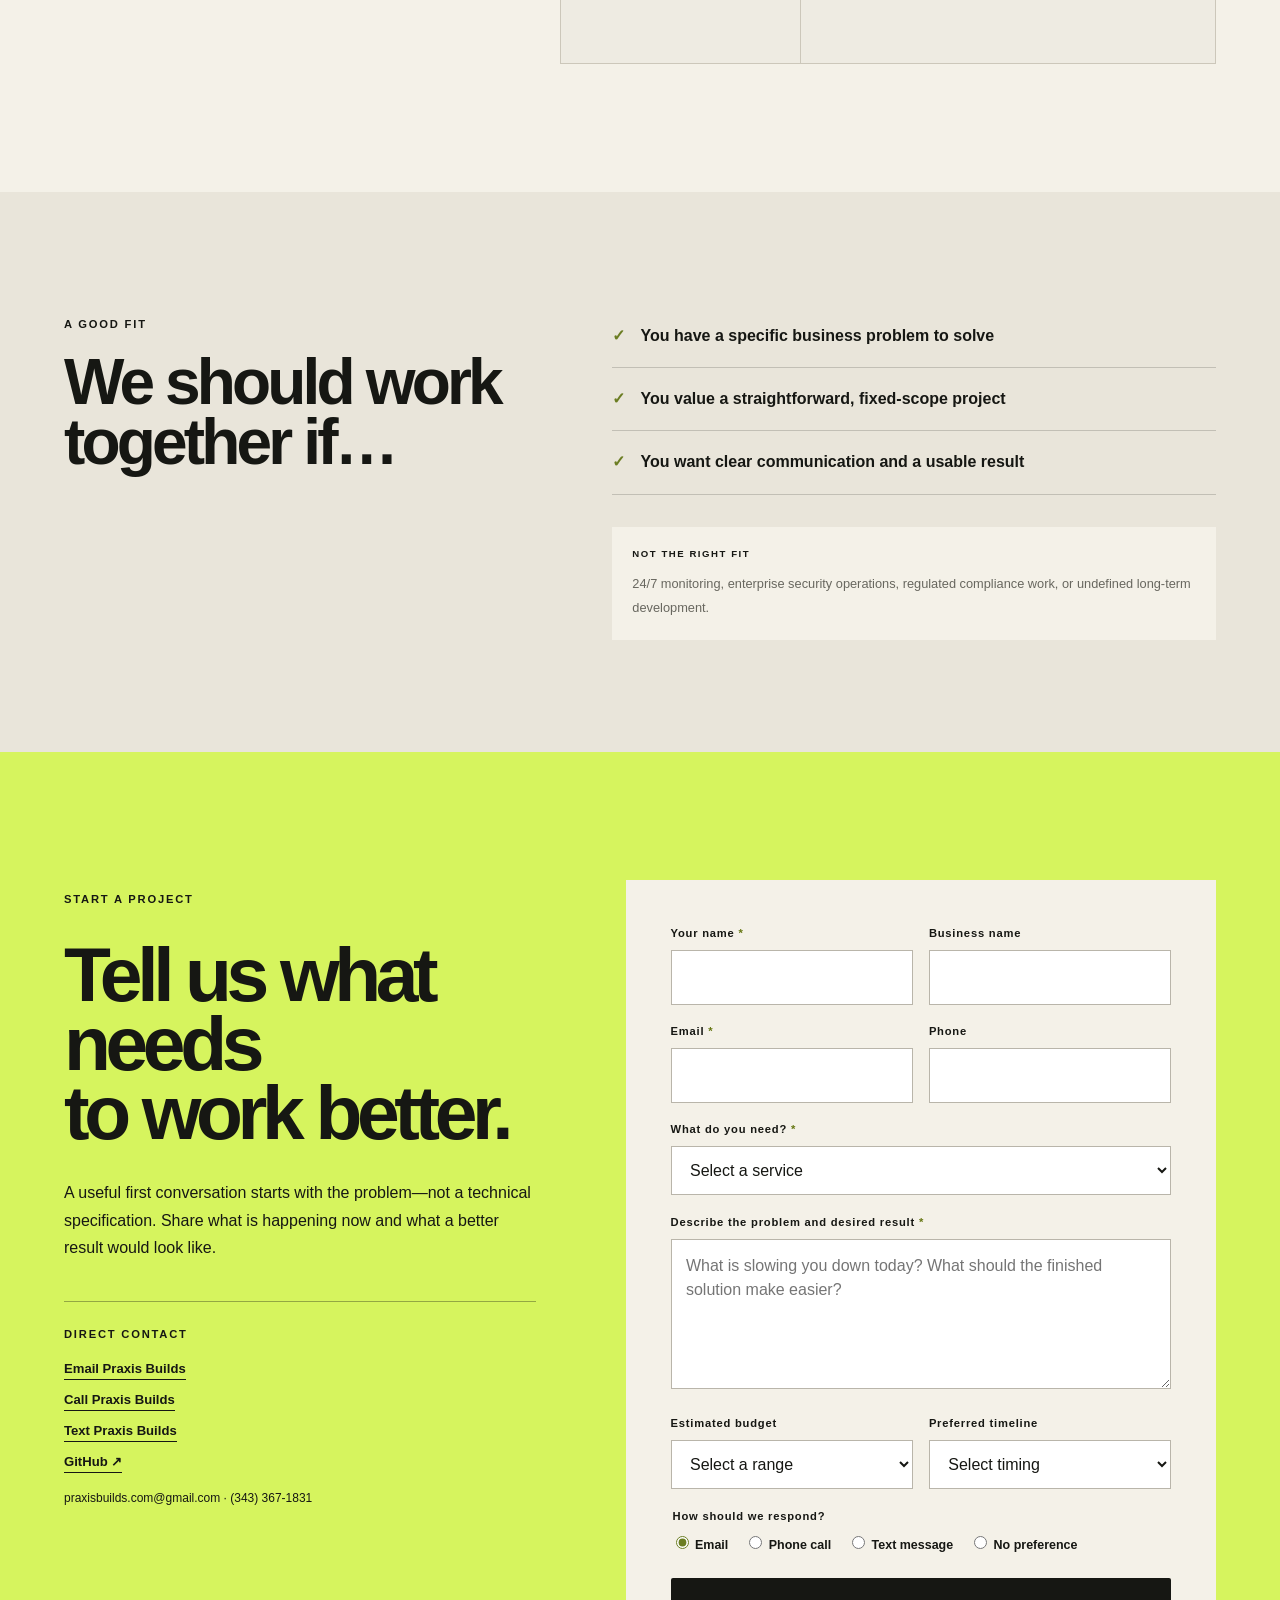
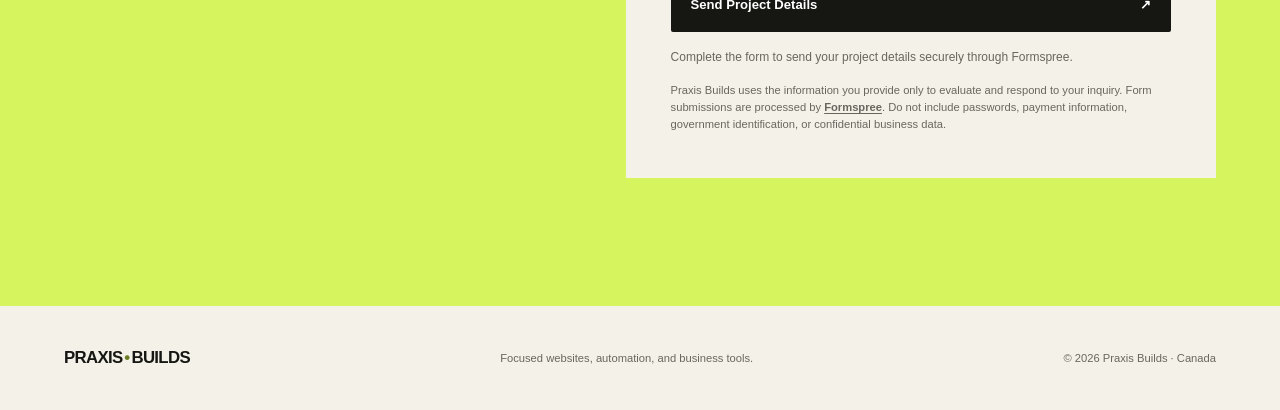
==== commit 2f6cbe74: "Remove StockSheet source link from portfolio" ====
--- a/index.html
+++ b/index.html
@@ -407,12 +407,6 @@
                 rel="noopener noreferrer"
                 >View live project ↗</a
               >
-              <a
-                href="https://github.com/praxis-builds/StockSheet-demo"
-                target="_blank"
-                rel="noopener noreferrer"
-                >View source ↗</a
-              >
             </div>
           </div>
         </article>
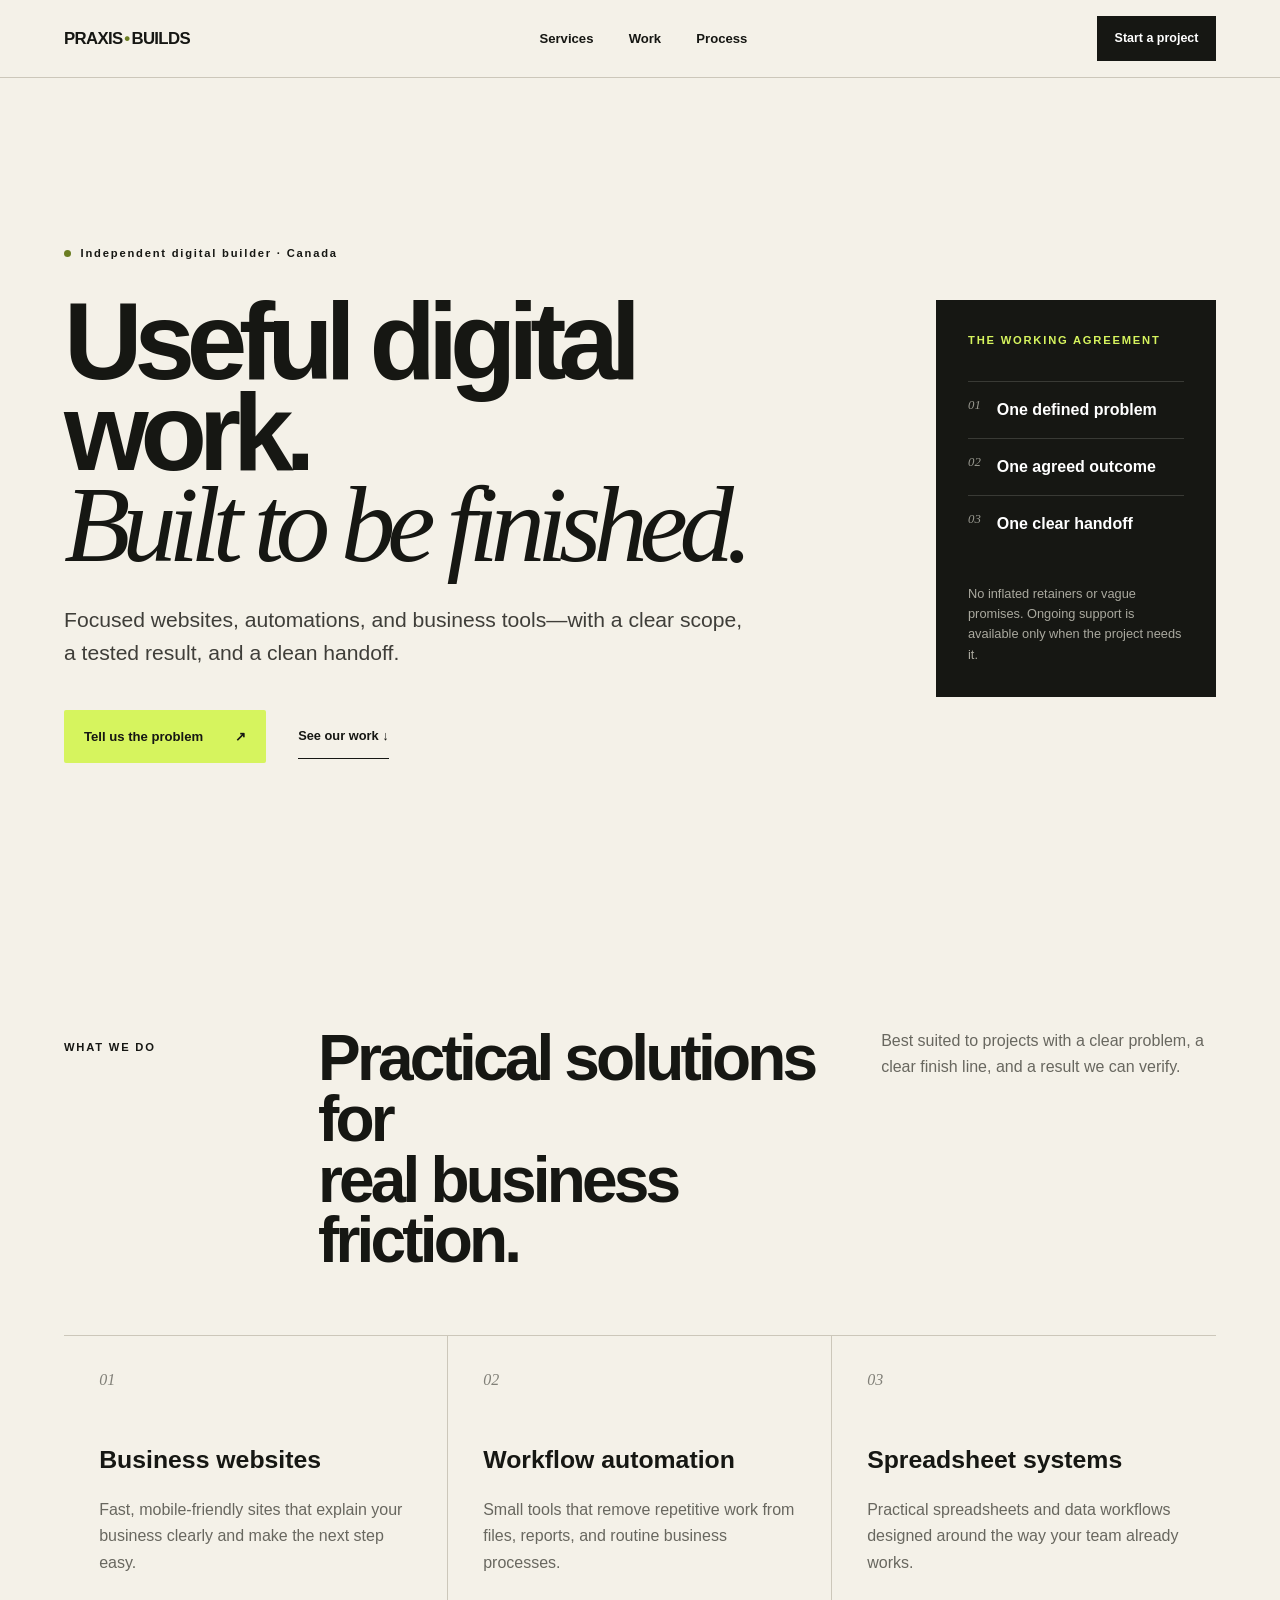
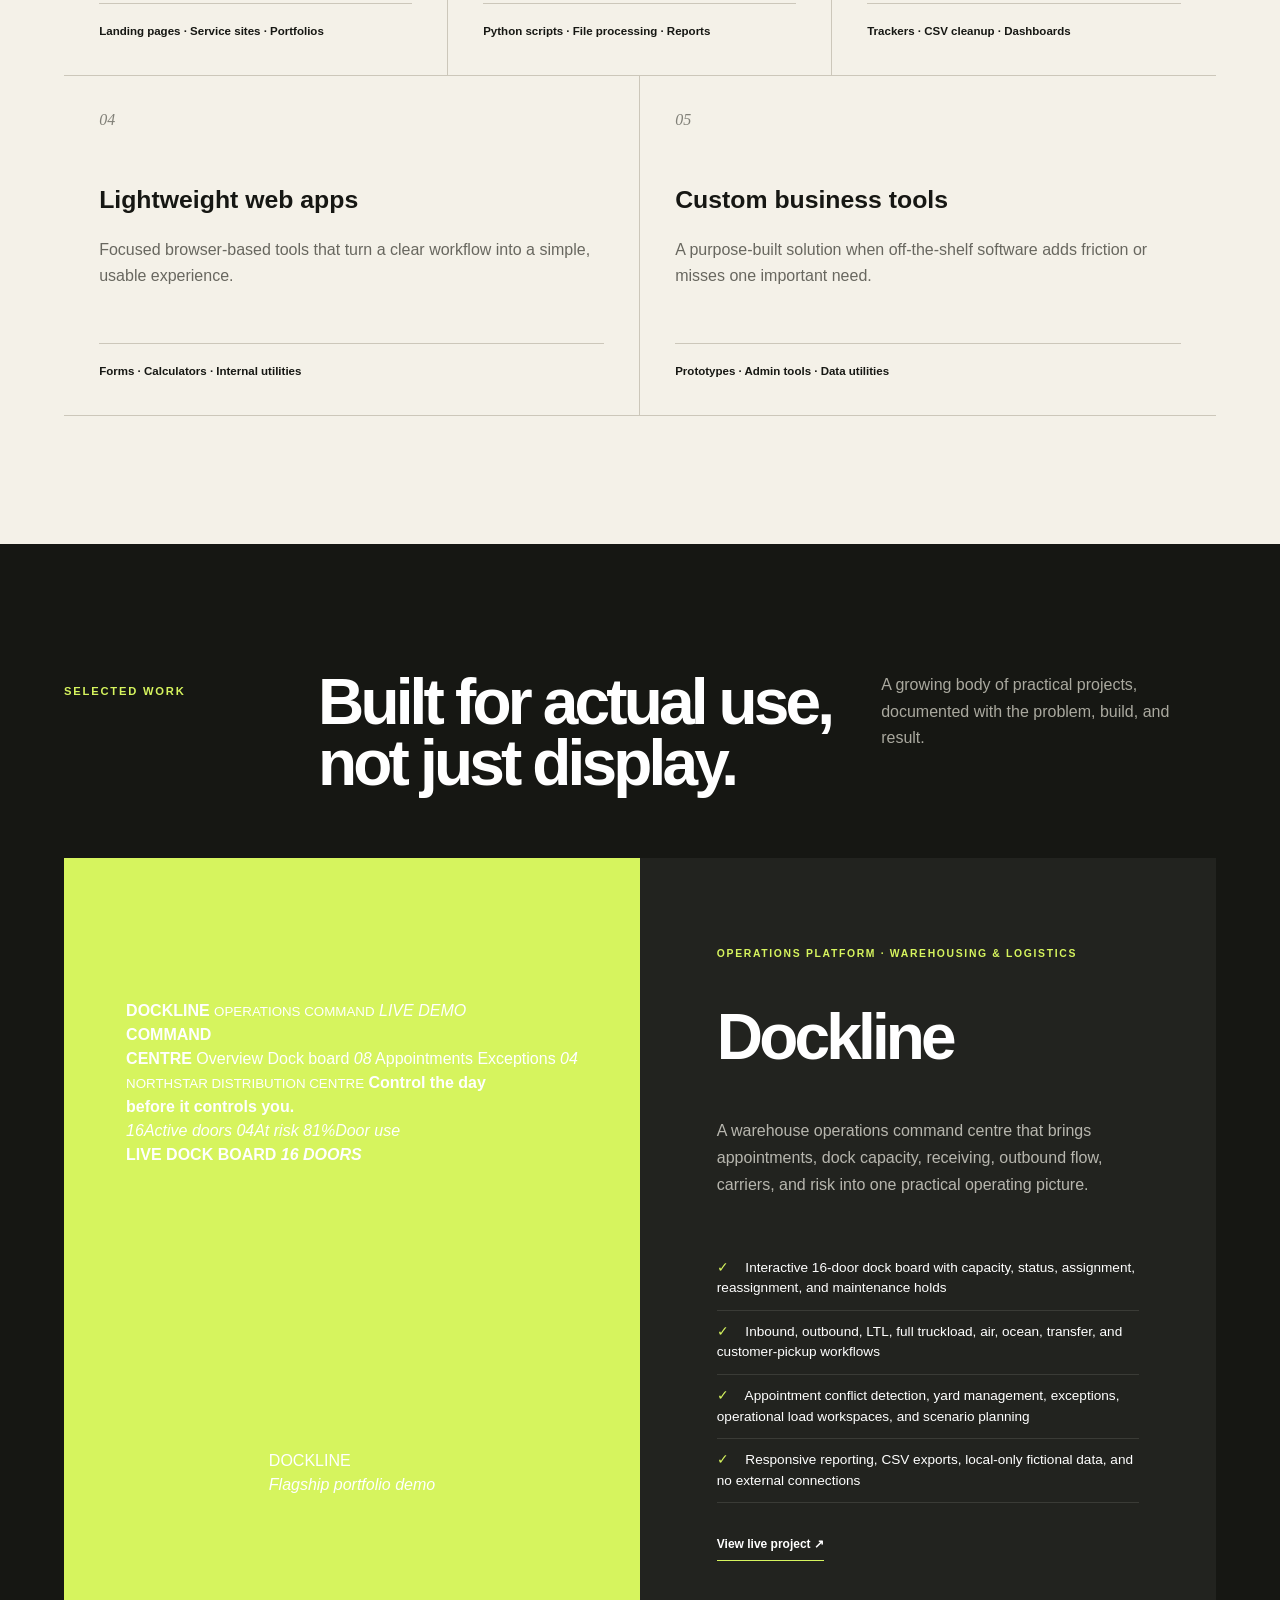
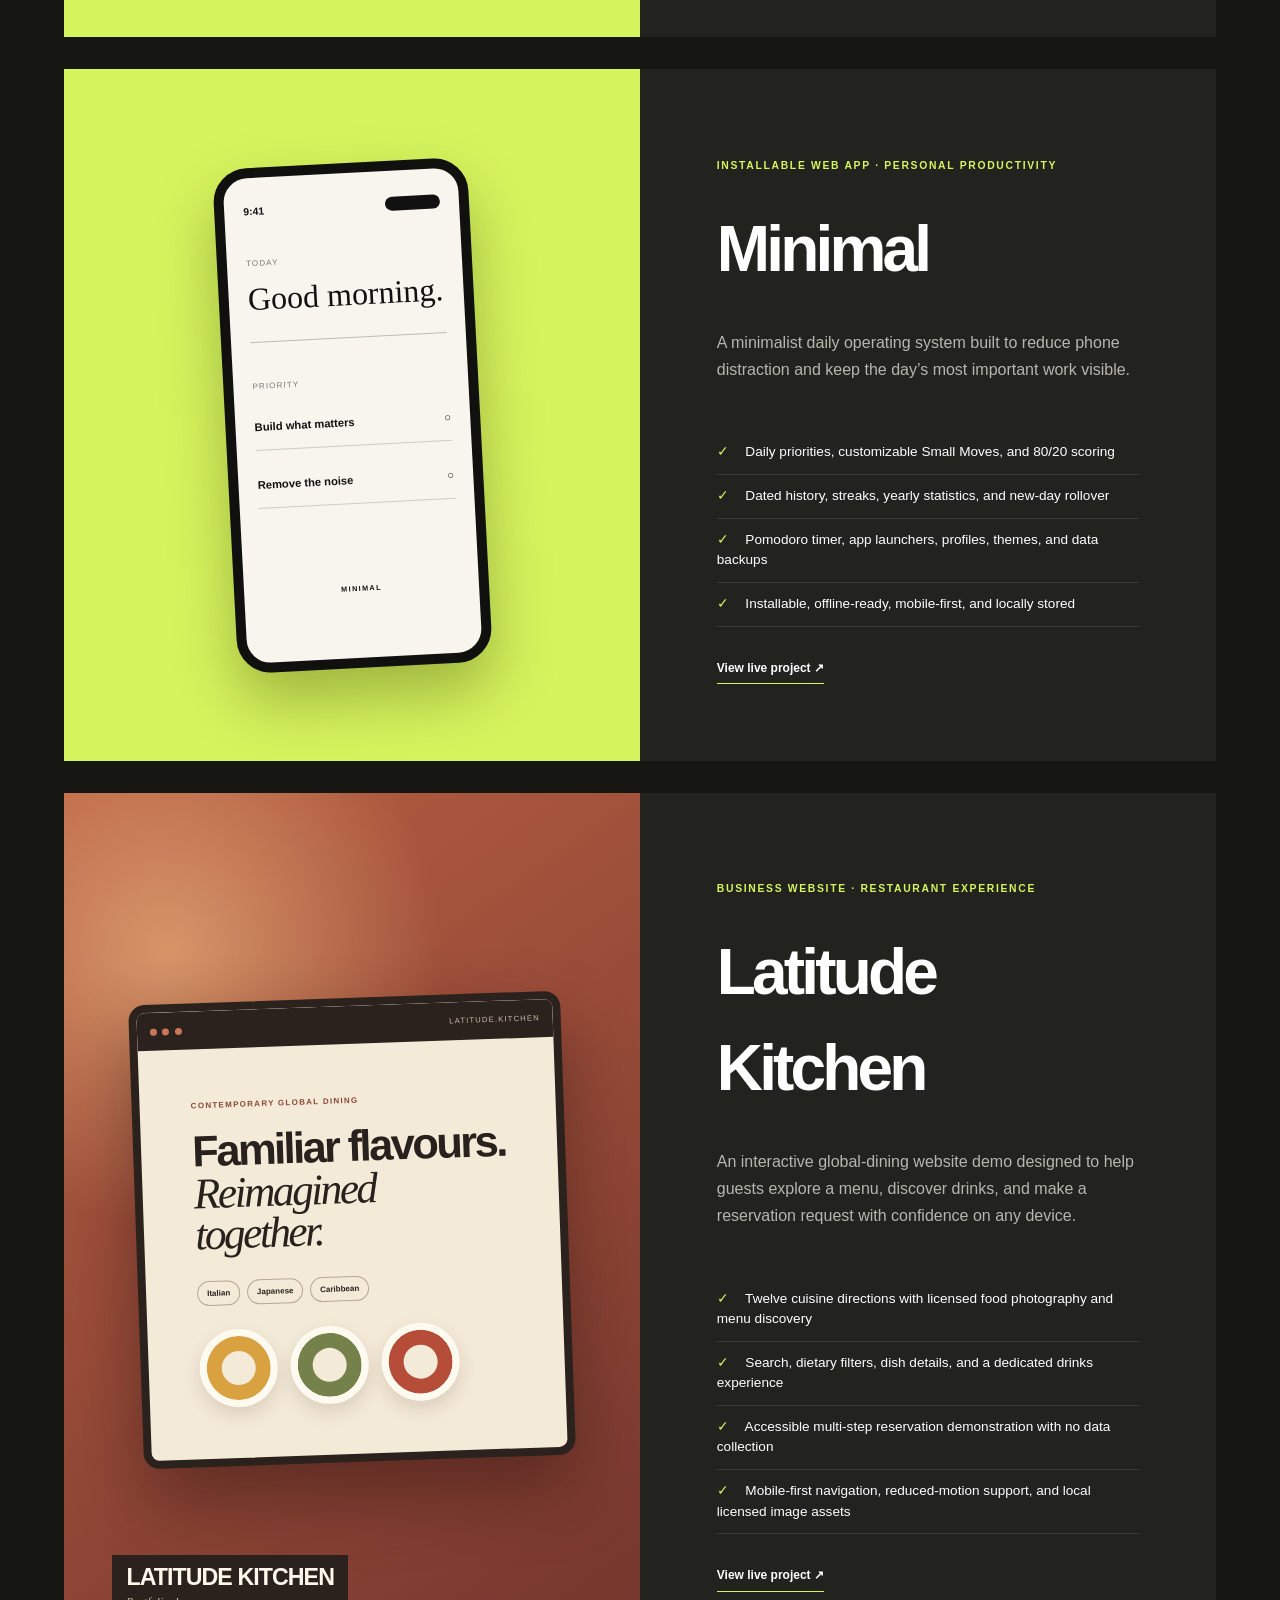
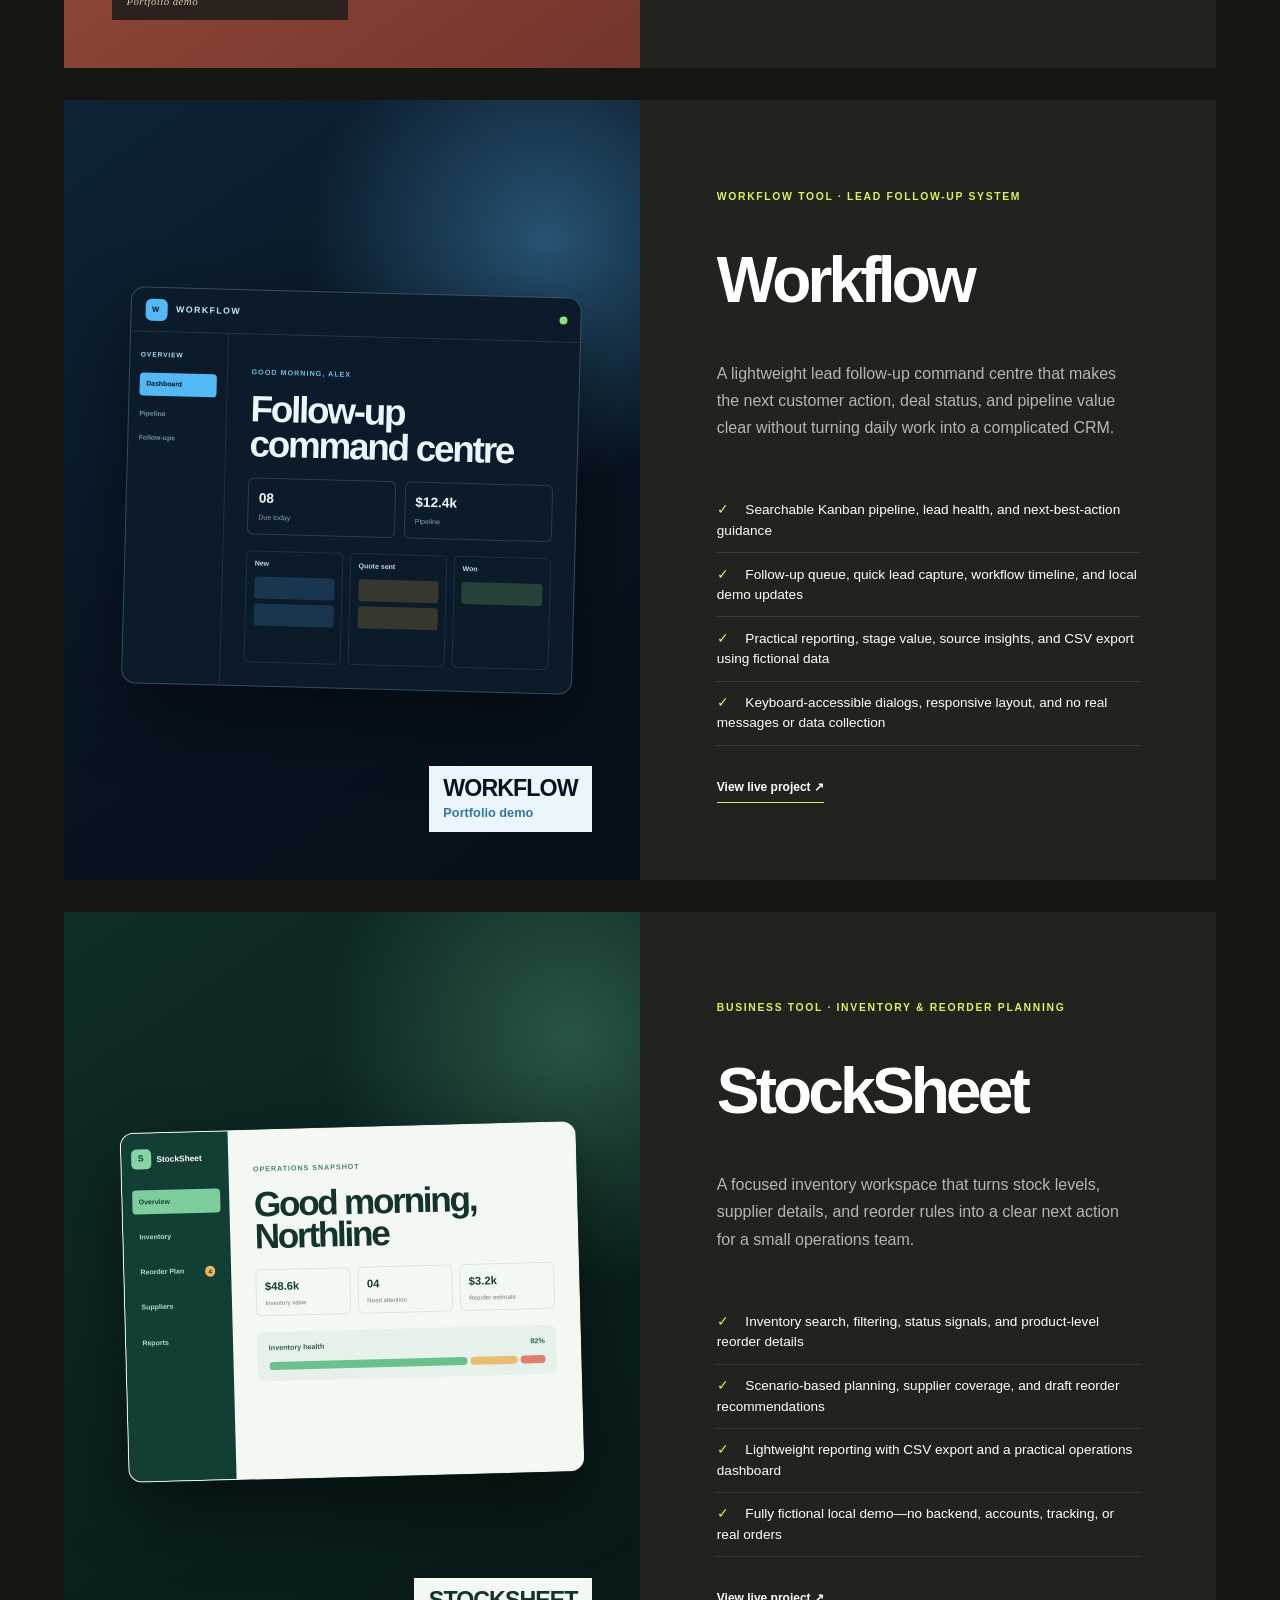
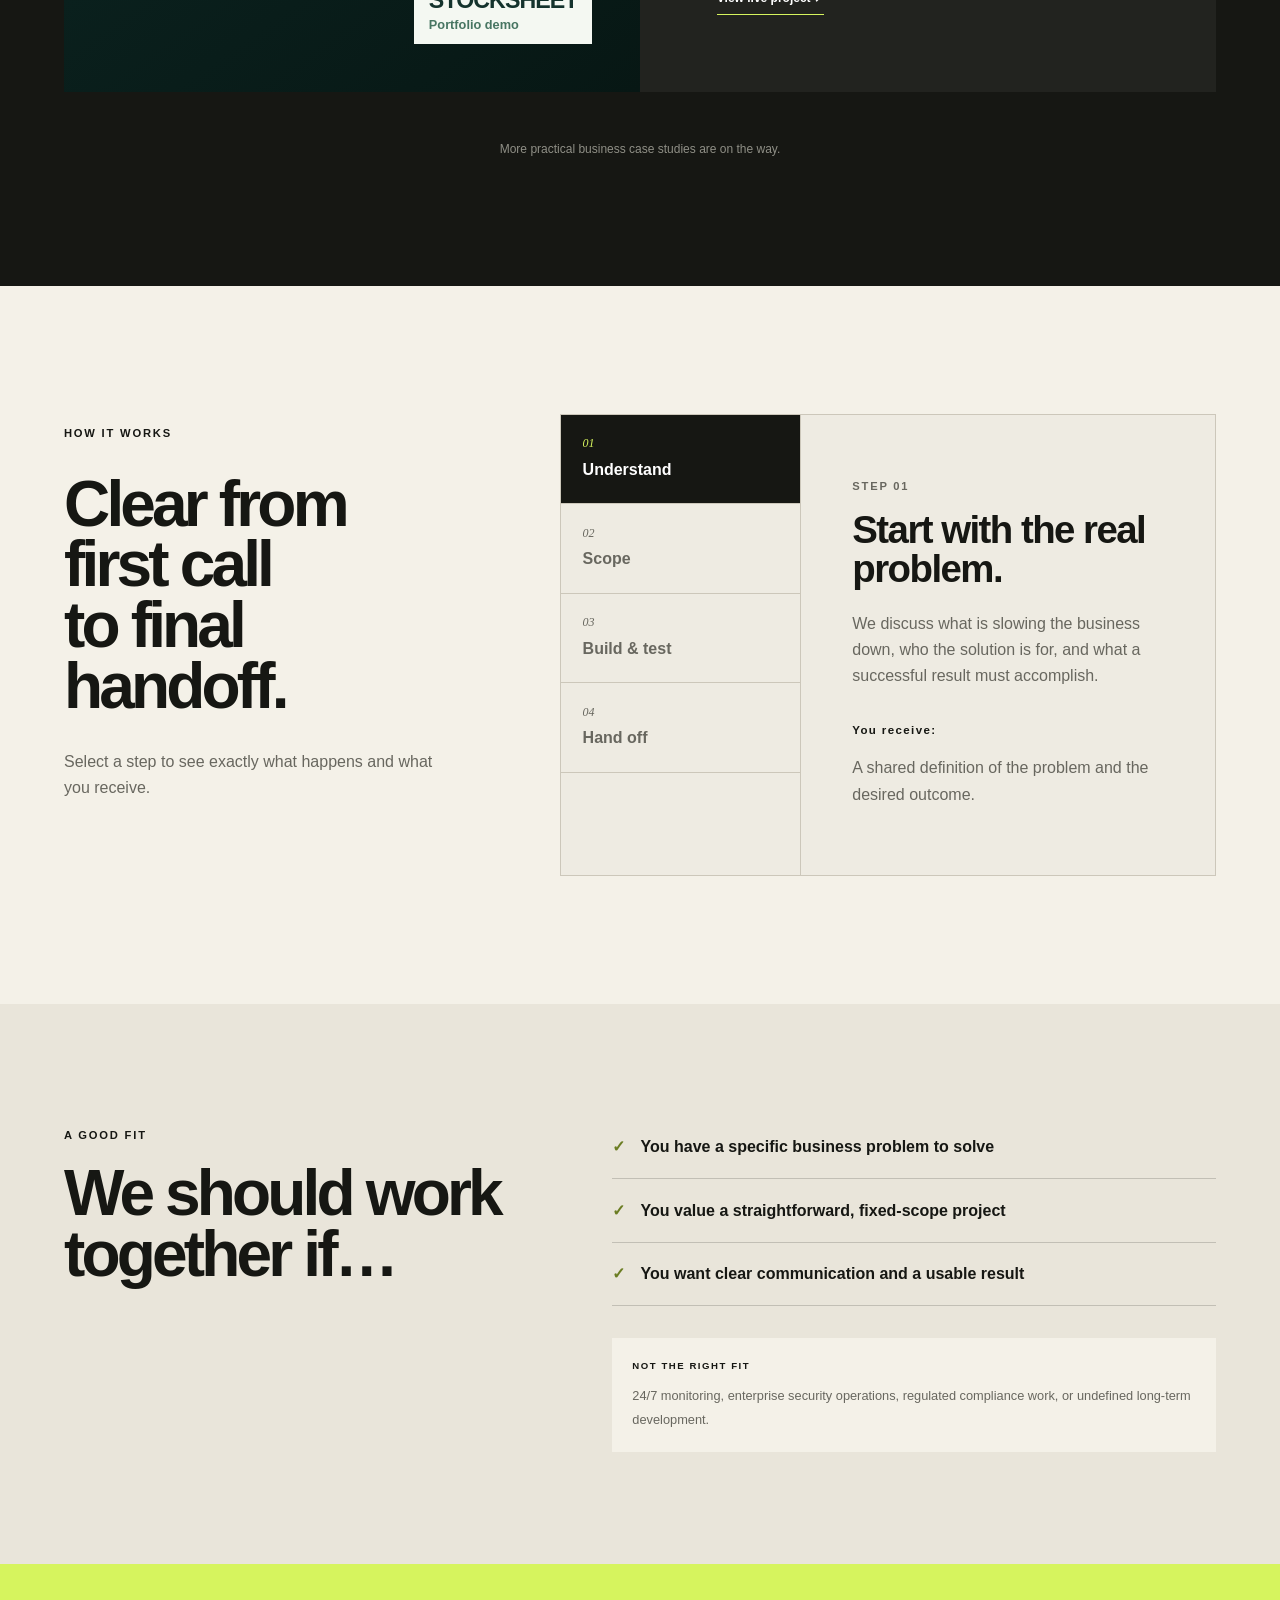
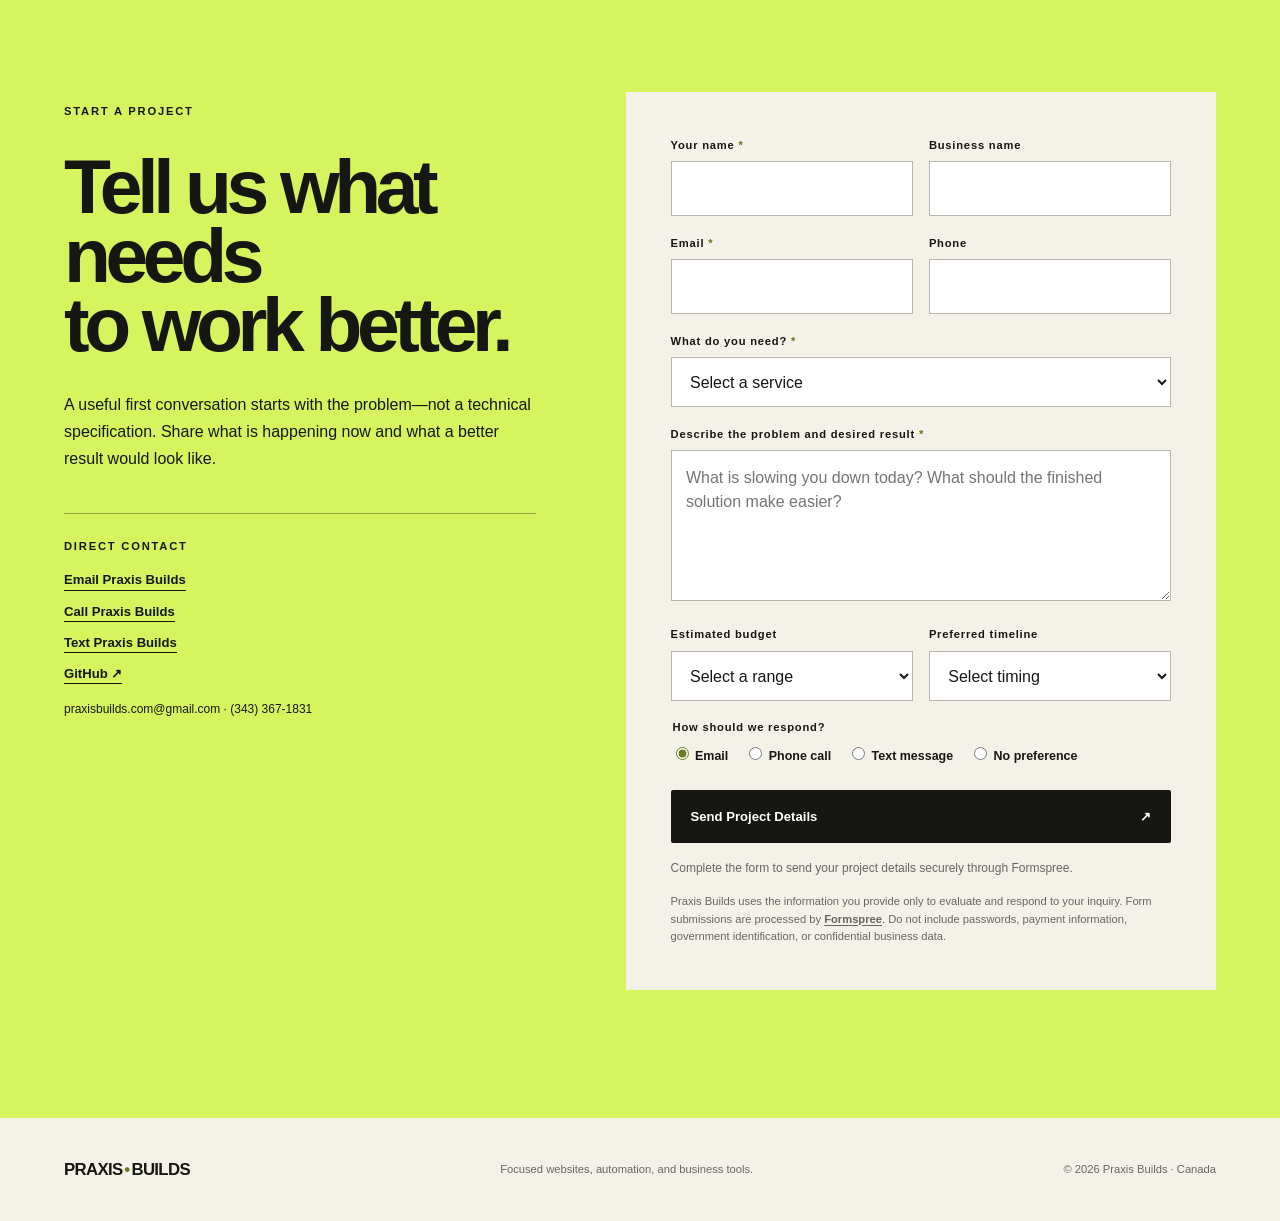
==== commit c5ade104: "Feature Dockline as flagship portfolio project" ====
--- a/index.html
+++ b/index.html
@@ -159,6 +159,82 @@
             build, and result.
           </p>
         </div>
+        <article class="project-card dockline-project-card">
+          <div
+            class="project-visual dockline-visual"
+            aria-label="Dockline warehouse operations command centre preview"
+          >
+            <div class="dockline-window" aria-hidden="true">
+              <div class="dockline-window-top">
+                <span class="dockline-mark"><i></i><i></i><i></i></span>
+                <b>DOCKLINE</b>
+                <small>OPERATIONS COMMAND</small>
+                <em><i></i> LIVE DEMO</em>
+              </div>
+              <div class="dockline-window-body">
+                <aside>
+                  <b>COMMAND<br />CENTRE</b>
+                  <span class="is-active">Overview</span>
+                  <span>Dock board <i>08</i></span>
+                  <span>Appointments</span>
+                  <span>Exceptions <i>04</i></span>
+                </aside>
+                <div class="dockline-dashboard">
+                  <small>NORTHSTAR DISTRIBUTION CENTRE</small>
+                  <strong>Control the day<br />before it controls you.</strong>
+                  <div class="dockline-stats">
+                    <i><em>16</em>Active doors</i>
+                    <i><em>04</em>At risk</i>
+                    <i><em>81%</em>Door use</i>
+                  </div>
+                  <div class="dockline-board">
+                    <b>LIVE DOCK BOARD <em>16 DOORS</em></b>
+                    <span><i></i><i></i><i></i><i></i></span>
+                    <span><i></i><i></i><i></i><i></i></span>
+                  </div>
+                </div>
+              </div>
+            </div>
+            <span class="dockline-visual-label">DOCKLINE<br /><em>Flagship portfolio demo</em></span>
+          </div>
+          <div class="project-copy">
+            <p class="project-type">
+              OPERATIONS PLATFORM · WAREHOUSING &amp; LOGISTICS
+            </p>
+            <h3>Dockline</h3>
+            <p>
+              A warehouse operations command centre that brings appointments,
+              dock capacity, receiving, outbound flow, carriers, and risk into
+              one practical operating picture.
+            </p>
+            <ul>
+              <li>
+                Interactive 16-door dock board with capacity, status, assignment,
+                reassignment, and maintenance holds
+              </li>
+              <li>
+                Inbound, outbound, LTL, full truckload, air, ocean, transfer,
+                and customer-pickup workflows
+              </li>
+              <li>
+                Appointment conflict detection, yard management, exceptions,
+                operational load workspaces, and scenario planning
+              </li>
+              <li>
+                Responsive reporting, CSV exports, local-only fictional data,
+                and no external connections
+              </li>
+            </ul>
+            <div class="project-links">
+              <a
+                href="https://praxis-builds.github.io/Dockline-Demo/"
+                target="_blank"
+                rel="noopener noreferrer"
+                >View live project ↗</a
+              >
+            </div>
+          </div>
+        </article>
         <article class="project-card">
           <div
             class="project-visual"
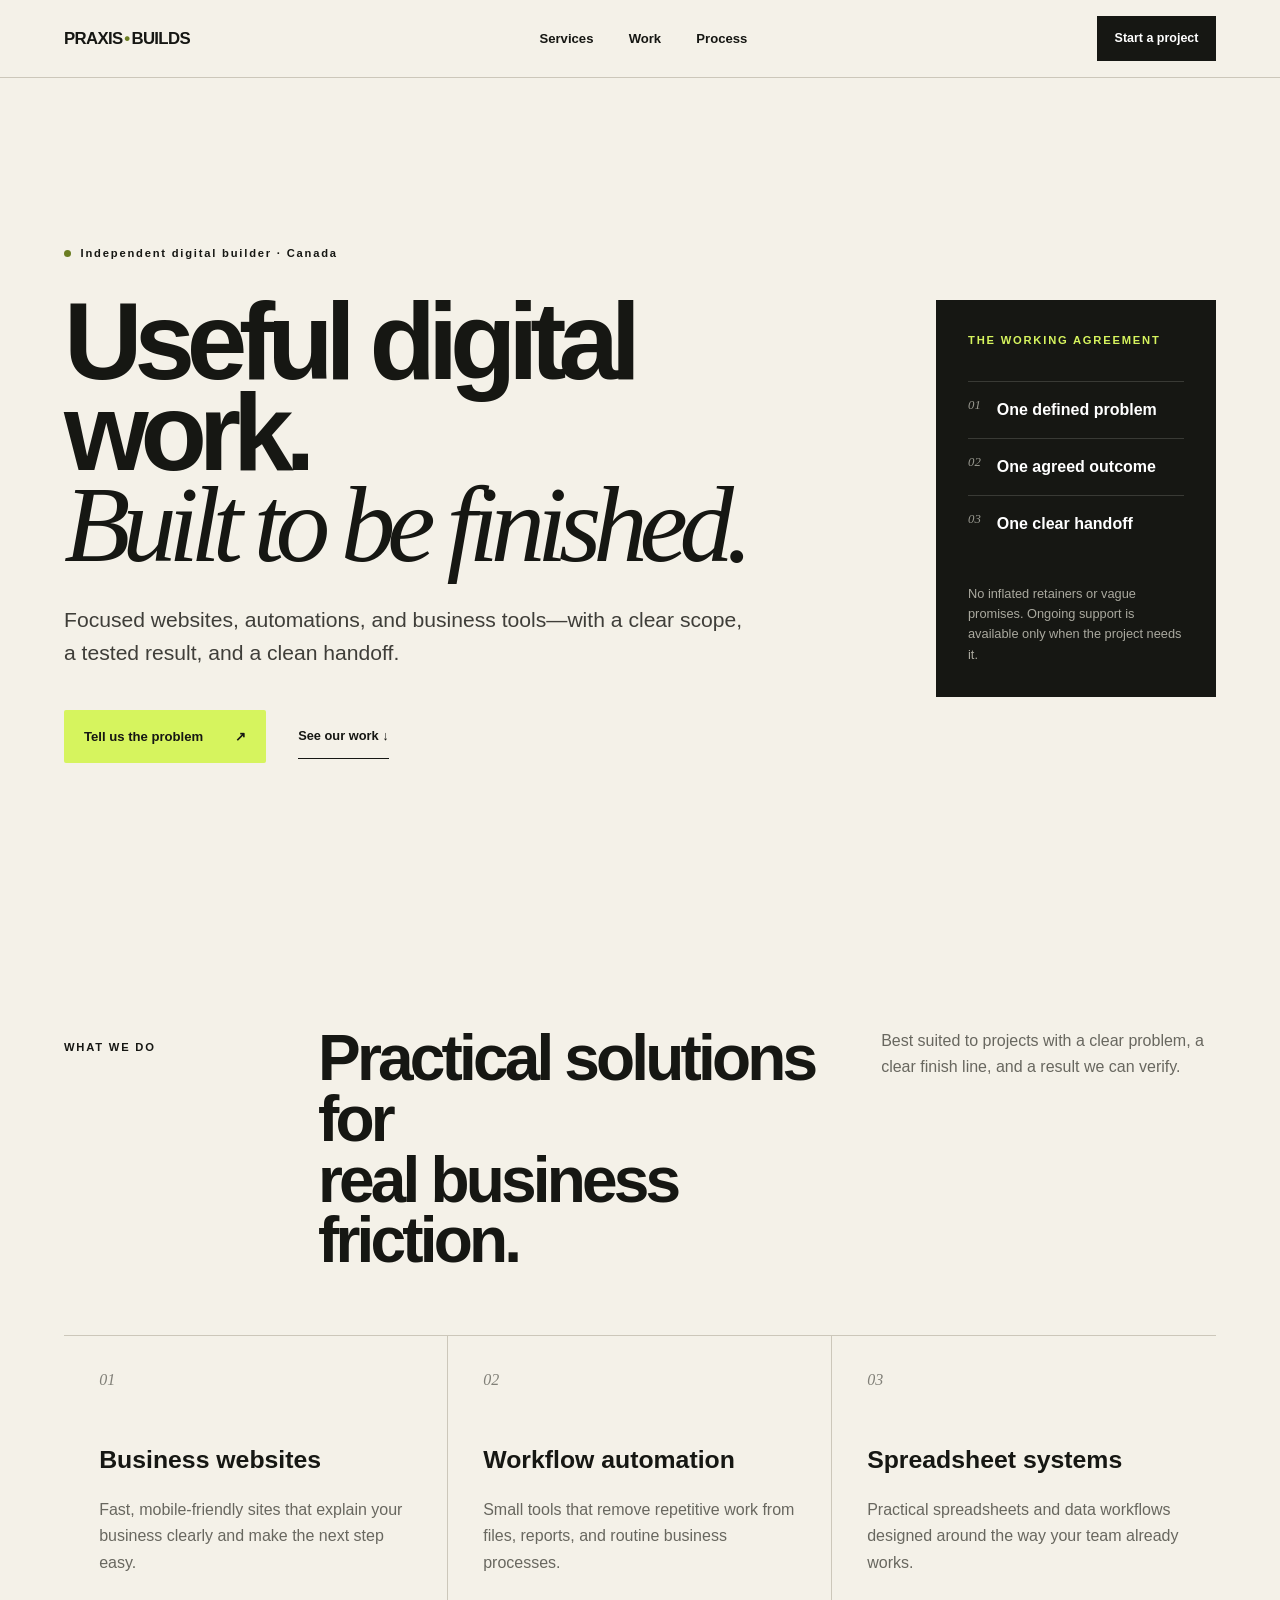
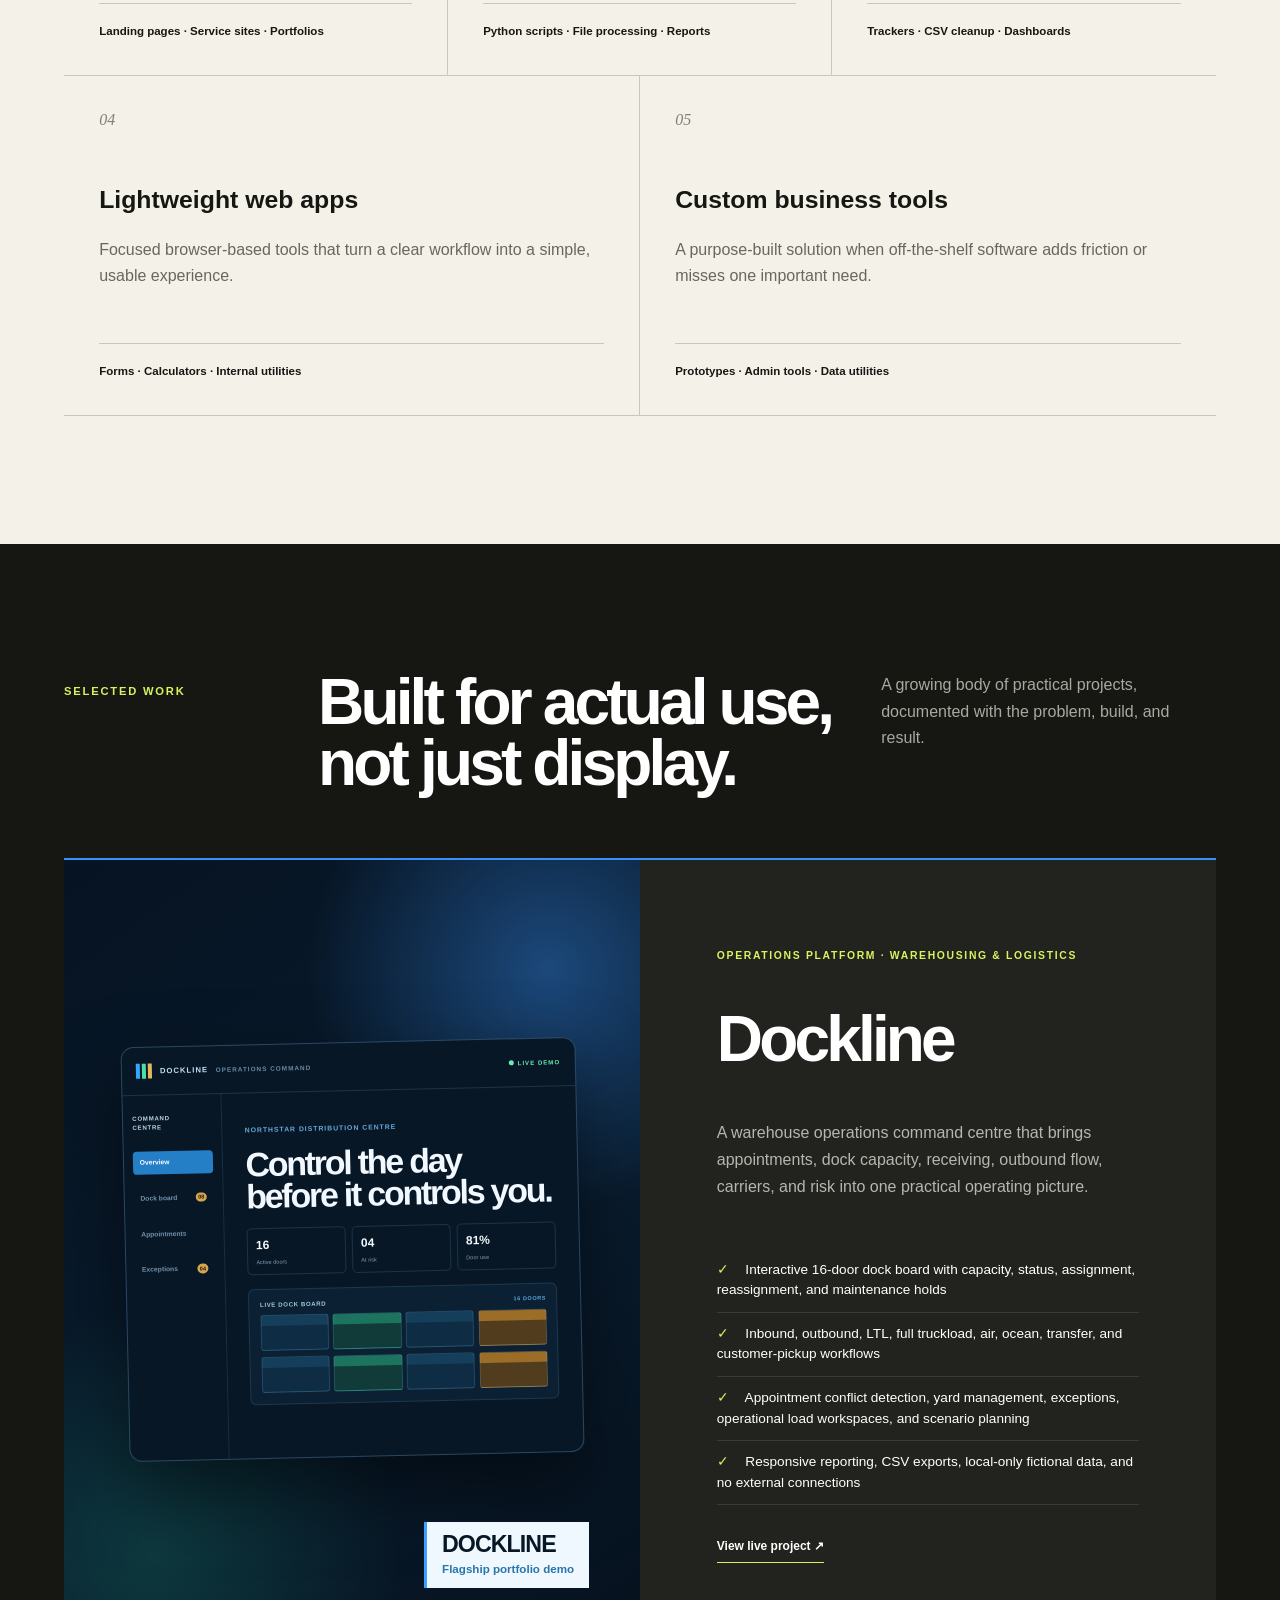
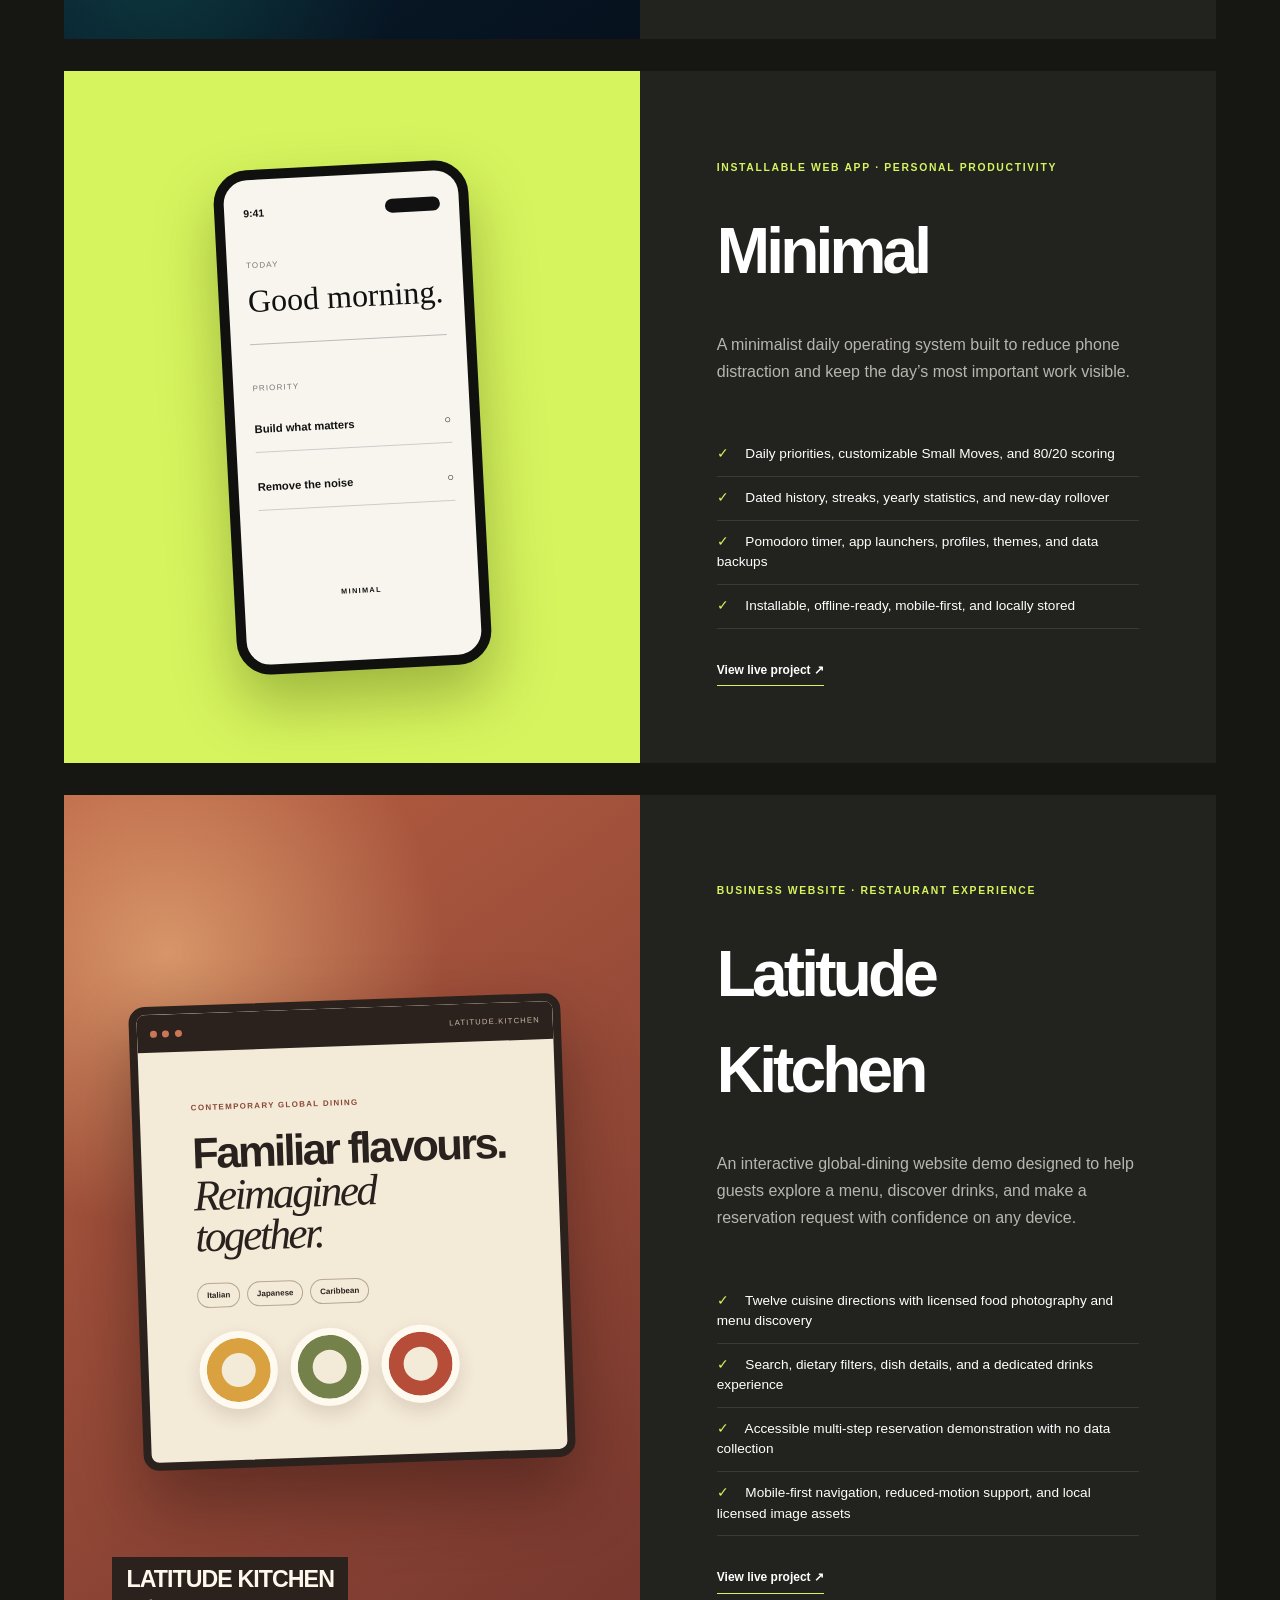
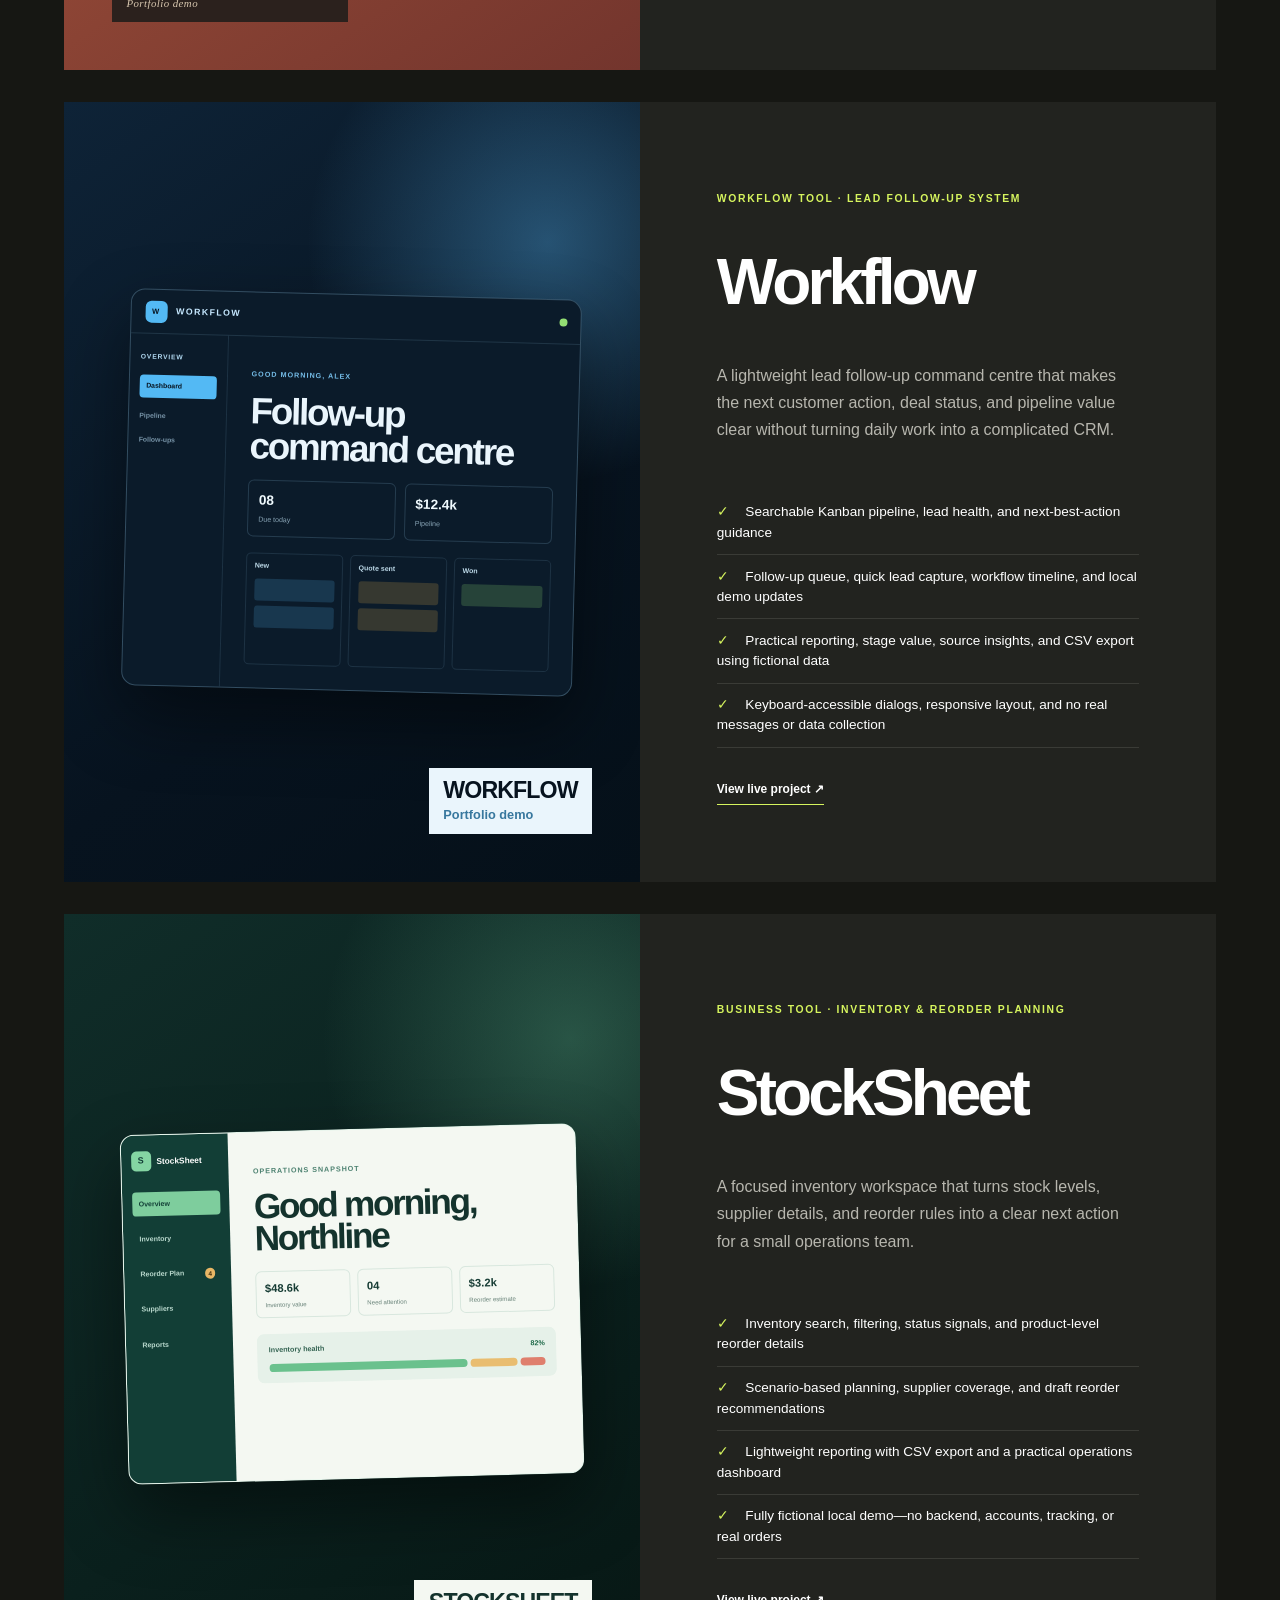
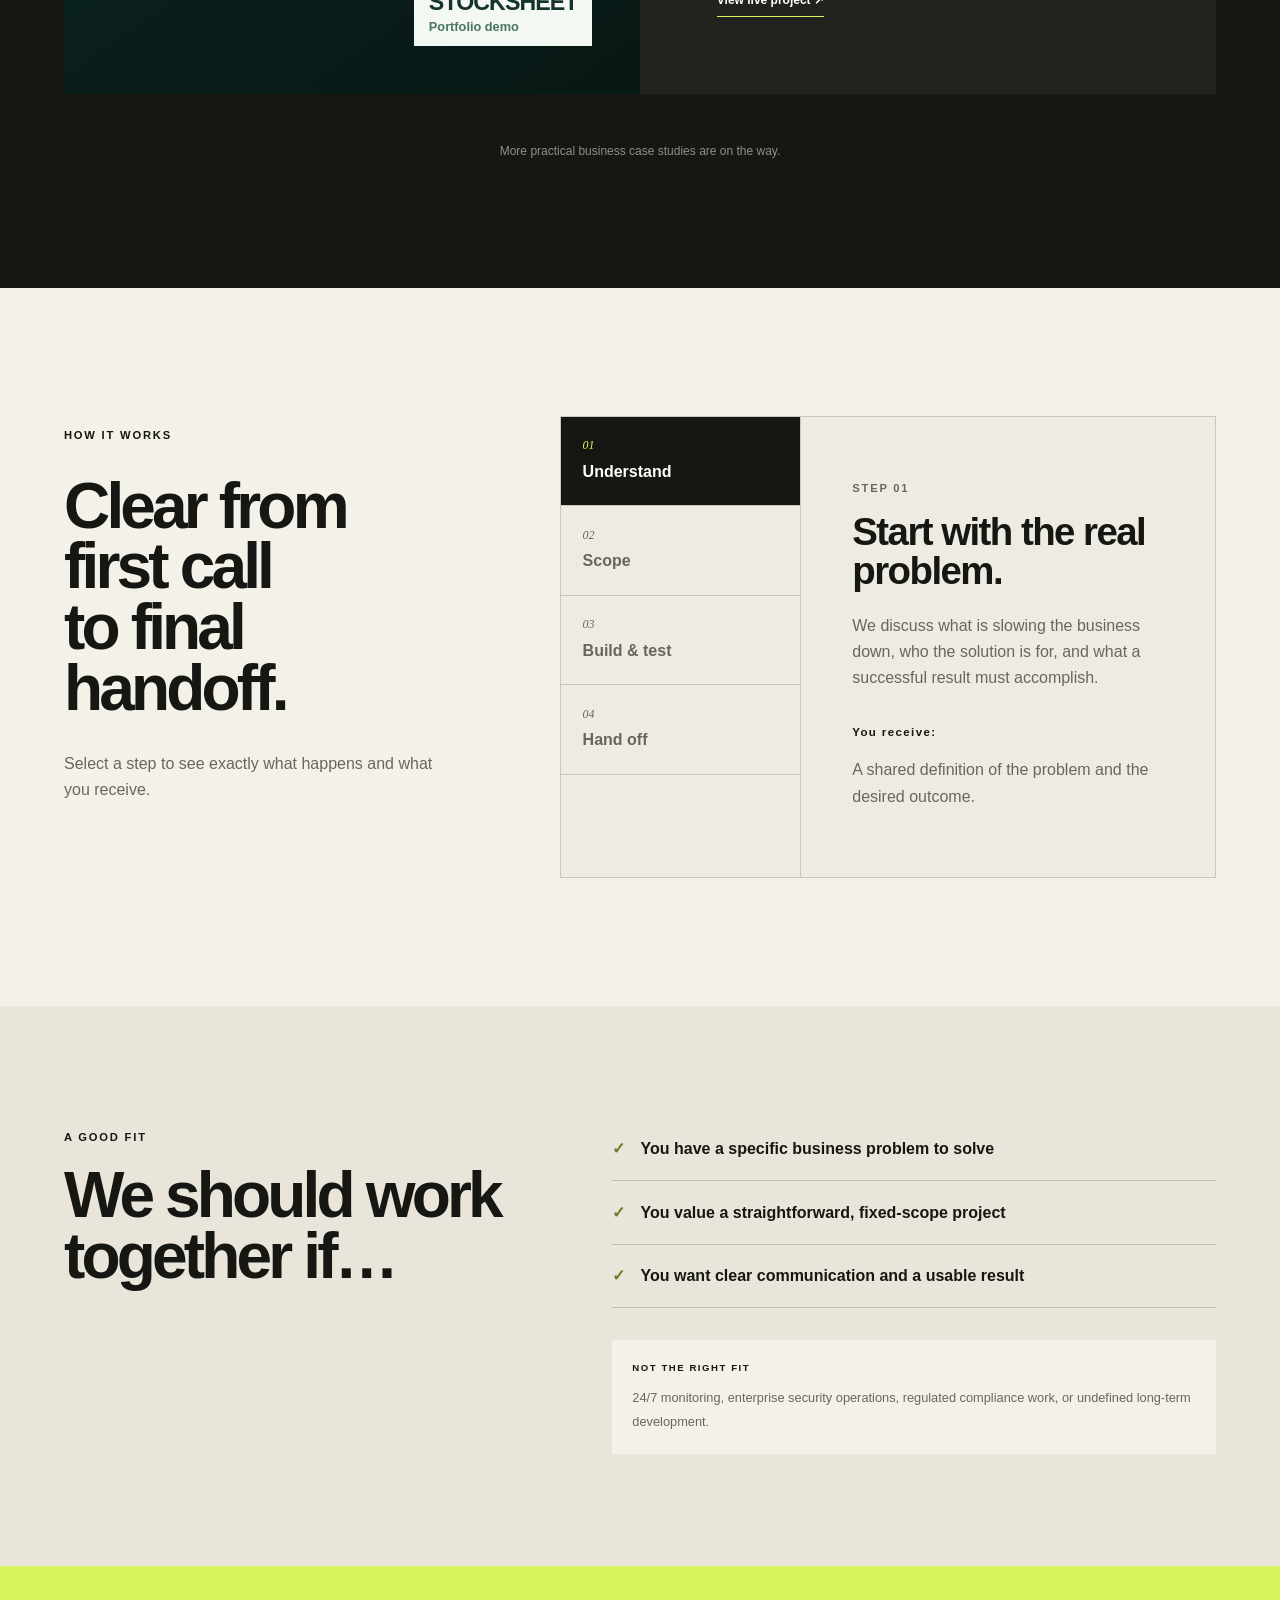
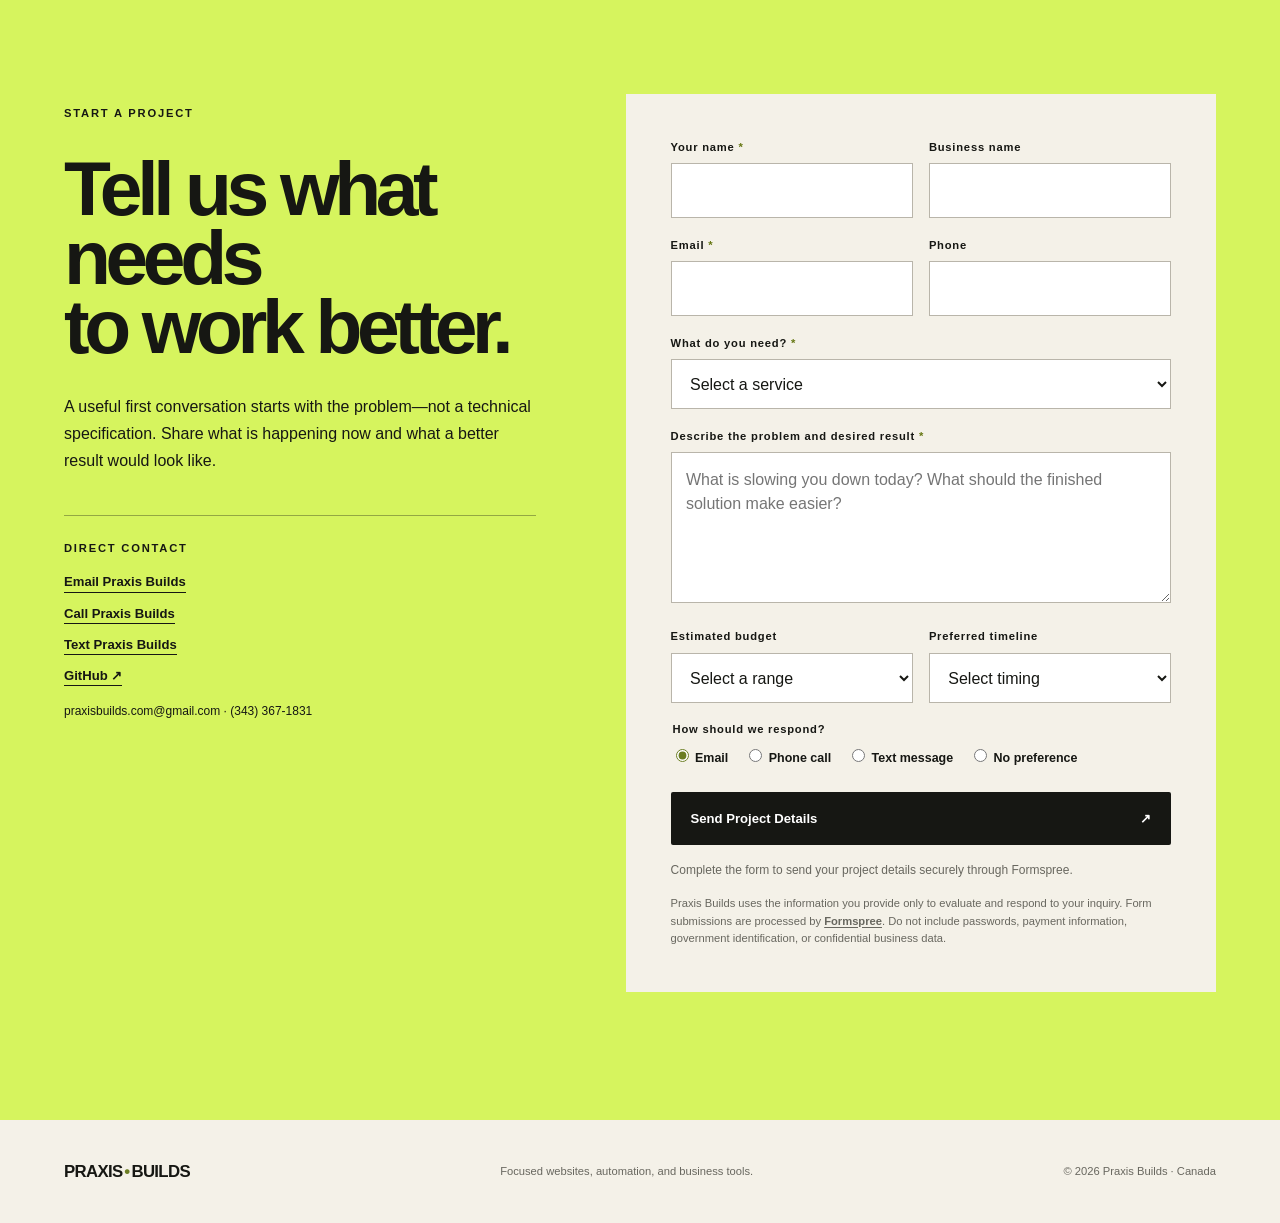
==== commit a970e2ac: "Link branded favicon" ====
--- a/index.html
+++ b/index.html
@@ -17,7 +17,8 @@
     </script>
     <link rel="stylesheet" href="styles.css?v=stocksheet-2" />
     <script src="script.js" defer></script>
-  </head>
+    <link rel="icon" href="favicon.svg" type="image/svg+xml">
+</head>
   <body>
     <a class="skip-link" href="#main">Skip to content</a>
     <header class="site-header">
--- a/styles.css
+++ b/styles.css
@@ -1248,3 +1248,200 @@
   .stocksheet-sidebar { gap: 0.6rem; padding: 0.8rem 0.45rem; }
   .stocksheet-metrics { gap: 0.3rem; }
 }
+
+
+.dockline-project-card {
+  border-top: 2px solid #3a8fff;
+}
+.dockline-visual {
+  position: relative;
+  min-height: 570px;
+  padding: clamp(1.5rem, 4vw, 3.2rem);
+  overflow: hidden;
+  background:
+    radial-gradient(circle at 84% 14%, rgba(59, 149, 255, 0.38), transparent 29%),
+    radial-gradient(circle at 16% 89%, rgba(37, 205, 155, 0.17), transparent 29%),
+    linear-gradient(145deg, #061322 0%, #091c2e 58%, #06111d 100%);
+}
+.dockline-window {
+  width: min(96%, 610px);
+  overflow: hidden;
+  border: 1px solid rgba(132, 197, 255, 0.28);
+  border-radius: 13px;
+  background: #081725;
+  color: #eff8ff;
+  box-shadow: 0 32px 75px rgba(0, 0, 0, 0.5);
+  transform: rotate(-1.3deg);
+}
+.dockline-window-top {
+  display: flex;
+  min-height: 48px;
+  align-items: center;
+  gap: 0.48rem;
+  padding: 0 0.9rem;
+  border-bottom: 1px solid rgba(132, 197, 255, 0.16);
+  color: #c5def2;
+  font-size: 0.48rem;
+  font-weight: 900;
+  letter-spacing: 0.13em;
+}
+.dockline-window-top > small { color: #658aa8; font-size: 0.4rem; }
+.dockline-mark { display: flex; gap: 2px; }
+.dockline-mark i {
+  display: block;
+  width: 4px;
+  height: 15px;
+  background: #38a5ff;
+}
+.dockline-mark i:nth-child(2) { background: #4bdfa7; }
+.dockline-mark i:nth-child(3) { background: #e6b65c; }
+.dockline-window-top > em {
+  display: flex;
+  align-items: center;
+  gap: 0.25rem;
+  margin-left: auto;
+  color: #67efb4;
+  font-size: 0.38rem;
+  font-style: normal;
+}
+.dockline-window-top > em i {
+  width: 5px;
+  height: 5px;
+  border-radius: 50%;
+  background: currentColor;
+}
+.dockline-window-body {
+  display: grid;
+  grid-template-columns: 0.28fr 1fr;
+  min-height: 365px;
+}
+.dockline-window-body aside {
+  display: flex;
+  flex-direction: column;
+  gap: 0.8rem;
+  padding: 1.1rem 0.58rem;
+  border-right: 1px solid rgba(132, 197, 255, 0.13);
+  color: #7191ab;
+  font-size: 0.42rem;
+  font-weight: 800;
+}
+.dockline-window-body aside b {
+  margin-bottom: 0.45rem;
+  color: #bcd6e8;
+  font-size: 0.38rem;
+  letter-spacing: 0.12em;
+}
+.dockline-window-body aside span {
+  padding: 0.4rem;
+  border-radius: 4px;
+}
+.dockline-window-body aside .is-active {
+  background: #247fc7;
+  color: #fff;
+}
+.dockline-window-body aside i {
+  float: right;
+  padding: 0.04rem 0.18rem;
+  border-radius: 9px;
+  background: rgba(235, 180, 84, 0.9);
+  color: #201605;
+  font-size: 0.34rem;
+  font-style: normal;
+}
+.dockline-dashboard { padding: 1.4rem; }
+.dockline-dashboard > small {
+  color: #63a9dc;
+  font-size: 0.43rem;
+  font-weight: 900;
+  letter-spacing: 0.14em;
+}
+.dockline-dashboard > strong {
+  display: block;
+  margin: 0.62rem 0 1rem;
+  color: #f1f8ff;
+  font-size: clamp(1.35rem, 3vw, 2.12rem);
+  line-height: 0.92;
+  letter-spacing: -0.065em;
+}
+.dockline-stats {
+  display: grid;
+  grid-template-columns: repeat(3, 1fr);
+  gap: 0.38rem;
+}
+.dockline-stats i {
+  padding: 0.48rem;
+  border: 1px solid rgba(132, 197, 255, 0.16);
+  border-radius: 5px;
+  color: #7e9ab2;
+  font-size: 0.35rem;
+  font-style: normal;
+}
+.dockline-stats em {
+  display: block;
+  margin-bottom: 0.2rem;
+  color: #f2f9ff;
+  font-size: 0.75rem;
+  font-style: normal;
+  font-weight: 900;
+}
+.dockline-board {
+  margin-top: 0.9rem;
+  padding: 0.65rem;
+  border: 1px solid rgba(111, 178, 229, 0.17);
+  border-radius: 6px;
+  background: #0b2032;
+}
+.dockline-board > b {
+  display: flex;
+  justify-content: space-between;
+  color: #a7c9e1;
+  font-size: 0.38rem;
+  letter-spacing: 0.1em;
+}
+.dockline-board > b em { color: #5ba5dc; font-size: 0.9em; font-style: normal; }
+.dockline-board > span {
+  display: grid;
+  grid-template-columns: repeat(4, 1fr);
+  gap: 0.28rem;
+  margin-top: 0.37rem;
+}
+.dockline-board > span i {
+  display: block;
+  height: 36px;
+  border: 1px solid rgba(129, 194, 240, 0.18);
+  border-radius: 3px;
+  background: linear-gradient(180deg, #143e59 0 28%, #0e2d45 28% 100%);
+}
+.dockline-board > span i:nth-child(2),
+.dockline-board > span i:nth-child(6) { background: linear-gradient(180deg, #1d745e 0 28%, #103b39 28% 100%); }
+.dockline-board > span i:nth-child(4),
+.dockline-board > span i:nth-child(7) { background: linear-gradient(180deg, #9b6d27 0 28%, #513c1e 28% 100%); }
+.dockline-visual-label {
+  position: absolute;
+  right: clamp(1.5rem, 4vw, 3.2rem);
+  bottom: clamp(1.5rem, 4vw, 3.2rem);
+  z-index: 2;
+  padding: 0.78rem 0.92rem;
+  border-left: 3px solid #3aa3ff;
+  background: #eff8ff;
+  color: #071726;
+  font-size: clamp(1rem, 2vw, 1.45rem);
+  font-weight: 900;
+  letter-spacing: -0.04em;
+  line-height: 0.9;
+}
+.dockline-visual-label em {
+  color: #2875aa;
+  font-size: 0.5em;
+  font-style: normal;
+  letter-spacing: 0;
+}
+@media (max-width: 600px) {
+  .dockline-visual { min-height: 450px; }
+  .dockline-window { transform: none; }
+  .dockline-window-body { min-height: 320px; }
+  .dockline-dashboard { padding: 1.05rem; }
+  .dockline-window-body aside { padding: 0.9rem 0.42rem; }
+  .dockline-stats { gap: 0.25rem; }
+  .dockline-board > span i { height: 30px; }
+}
